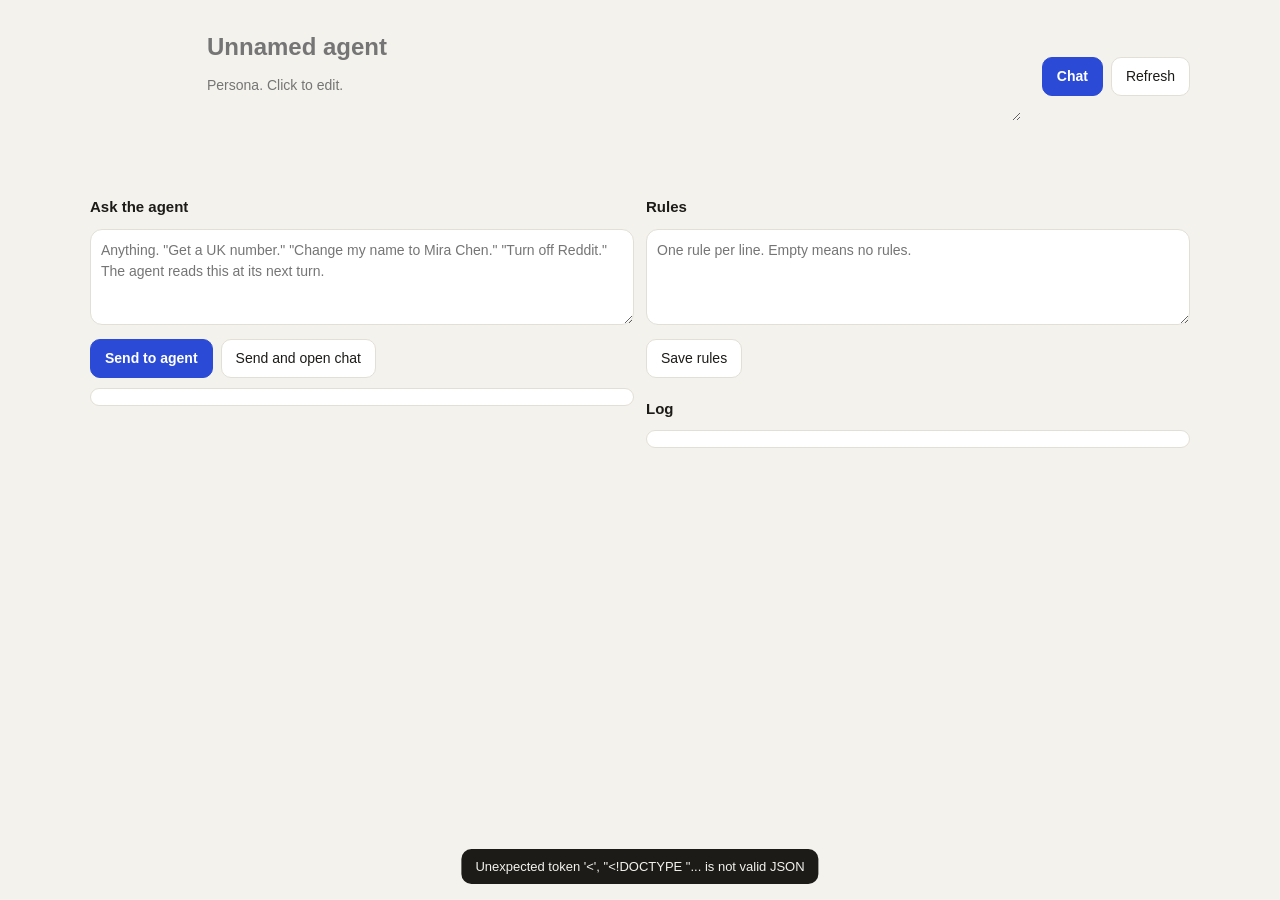
==== scripts/dashboard.html @ 006b0b0d "Add local dashboard: see, switch, edit, ask, and reopen chat scripts/dashboard.py (stdlib) serves sc" ====
<!doctype html>
<html lang="en">
<head>
<meta charset="utf-8">
<meta name="viewport" content="width=device-width, initial-scale=1">
<title>Humanize</title>
<style>
  :root {
    --bg: #f4f2ec; --panel: #ffffff; --ink: #1c1b18; --muted: #6b6860; --line: #e2dfd6;
    --on: #1f8a5b; --off: #b6b2a8; --warn: #c8781c; --accent: #2b4bd6; --accent-ink: #fff; --chip: #eeece5;
  }
  @media (prefers-color-scheme: dark) {
    :root { --bg: #16171a; --panel: #1f2125; --ink: #ecebe6; --muted: #9a9890; --line: #2e3036; --chip: #2a2c31; --off: #4a4c52; }
  }
  * { box-sizing: border-box; }
  body { margin: 0; background: var(--bg); color: var(--ink); font: 14px/1.5 -apple-system, BlinkMacSystemFont, "Segoe UI", Roboto, Helvetica, Arial, sans-serif; padding: 24px 16px 64px; }
  .wrap { max-width: 1100px; margin: 0 auto; }
  header { display: flex; gap: 20px; align-items: center; flex-wrap: wrap; margin-bottom: 20px; }
  .avatar { width: 88px; height: 88px; border-radius: 22px; background: var(--chip); object-fit: cover; flex: none; }
  .who { flex: 1; min-width: 240px; }
  .who input, .who textarea { width: 100%; background: transparent; border: 1px solid transparent; color: var(--ink); border-radius: 8px; padding: 4px 8px; font: inherit; }
  .who input { font-size: 24px; font-weight: 700; }
  .who input:hover, .who textarea:hover, .who input:focus, .who textarea:focus { border-color: var(--line); background: var(--panel); outline: none; }
  .who textarea { resize: vertical; min-height: 40px; color: var(--muted); }
  .did { color: var(--muted); font-size: 12px; word-break: break-all; }
  .actions { display: flex; gap: 8px; flex-wrap: wrap; }
  button { border: 1px solid var(--line); background: var(--panel); color: var(--ink); padding: 8px 14px; border-radius: 10px; font: inherit; cursor: pointer; }
  button.primary { background: var(--accent); color: var(--accent-ink); border-color: var(--accent); font-weight: 600; }
  button.small { padding: 4px 10px; font-size: 12px; border-radius: 8px; }
  .quick { display: flex; gap: 8px; flex-wrap: wrap; margin: 0 0 20px; }
  .pill { background: var(--panel); border: 1px solid var(--line); border-radius: 999px; padding: 6px 12px; display: flex; gap: 8px; align-items: center; font-size: 13px; max-width: 100%; min-width: 0; }
  .pill b { font-weight: 600; overflow: hidden; text-overflow: ellipsis; white-space: nowrap; min-width: 0; }
  .pill > span:first-child, .pill button { flex: none; }
  .pill button { padding: 2px 8px; font-size: 11px; border-radius: 999px; }
  .grid { display: grid; grid-template-columns: repeat(auto-fill, minmax(250px, 1fr)); gap: 12px; }
  .card { background: var(--panel); border: 1px solid var(--line); border-radius: 14px; padding: 14px; display: flex; flex-direction: column; gap: 8px; }
  .card.disabled { opacity: .55; }
  .card h3 { margin: 0; font-size: 14px; display: flex; align-items: center; gap: 8px; }
  .num { color: var(--muted); font-weight: 500; font-size: 12px; }
  .dot { width: 9px; height: 9px; border-radius: 50%; background: var(--off); flex: none; margin-left: auto; }
  .dot.on { background: var(--on); } .dot.partial { background: var(--warn); }
  .desc { color: var(--muted); font-size: 12px; margin: 0; }
  .facts { margin: 0; padding: 0; list-style: none; font-size: 12px; display: flex; flex-direction: column; gap: 3px; }
  .facts li { display: flex; gap: 6px; align-items: baseline; }
  .facts li span:first-child { color: var(--muted); flex: none; min-width: 70px; }
  .facts li span:last-child { word-break: break-all; }
  .row { display: flex; gap: 8px; align-items: center; margin-top: auto; padding-top: 6px; }
  .switch { position: relative; width: 36px; height: 20px; flex: none; }
  .switch input { opacity: 0; width: 0; height: 0; }
  .switch span { position: absolute; inset: 0; background: var(--off); border-radius: 999px; transition: .15s; cursor: pointer; }
  .switch span::before { content: ""; position: absolute; width: 16px; height: 16px; left: 2px; top: 2px; background: #fff; border-radius: 50%; transition: .15s; }
  .switch input:checked + span { background: var(--on); }
  .switch input:checked + span::before { transform: translateX(16px); }
  .row .lbl { font-size: 12px; color: var(--muted); }
  .row button { margin-left: auto; }
  section { margin-top: 28px; }
  section h2 { font-size: 15px; margin: 0 0 10px; }
  .two { display: grid; grid-template-columns: 1fr 1fr; gap: 12px; }
  @media (max-width: 720px) { .two { grid-template-columns: 1fr; } }
  textarea.box { width: 100%; min-height: 96px; background: var(--panel); border: 1px solid var(--line); border-radius: 12px; padding: 10px; color: var(--ink); font: inherit; resize: vertical; }
  .list { background: var(--panel); border: 1px solid var(--line); border-radius: 12px; padding: 8px 12px; max-height: 260px; overflow: auto; font-size: 12px; }
  .list div { padding: 5px 0; border-bottom: 1px solid var(--line); display: flex; gap: 8px; }
  .list div:last-child { border-bottom: 0; }
  .list time { color: var(--muted); flex: none; }
  .list .done { text-decoration: line-through; color: var(--muted); }
  .toast { position: fixed; bottom: 16px; left: 50%; transform: translateX(-50%); background: var(--ink); color: var(--bg); padding: 8px 14px; border-radius: 10px; font-size: 13px; opacity: 0; transition: .2s; pointer-events: none; }
  .toast.show { opacity: 1; }
  .foot { color: var(--muted); font-size: 12px; margin-top: 24px; }
</style>
</head>
<body>
<div class="wrap">
  <header>
    <img class="avatar" id="avatar" alt="" src="/avatar" onerror="this.style.visibility='hidden'" onload="this.style.visibility='visible'">
    <div class="who">
      <input id="name" placeholder="Unnamed agent" title="Click to rename">
      <textarea id="persona" placeholder="Persona. Click to edit." rows="2"></textarea>
      <div class="did" id="did"></div>
    </div>
    <div class="actions">
      <button class="primary" id="chat">Chat</button>
      <button id="refresh">Refresh</button>
    </div>
  </header>

  <div class="quick" id="quick"></div>

  <div class="grid" id="grid"></div>

  <section>
    <div class="two">
      <div>
        <h2>Ask the agent</h2>
        <textarea class="box" id="req" placeholder="Anything. &quot;Get a UK number.&quot; &quot;Change my name to Mira Chen.&quot; &quot;Turn off Reddit.&quot; The agent reads this at its next turn."></textarea>
        <div style="margin-top:8px;display:flex;gap:8px"><button class="primary" id="send">Send to agent</button><button id="sendchat">Send and open chat</button></div>
        <div class="list" id="reqs" style="margin-top:10px"></div>
      </div>
      <div>
        <h2>Rules</h2>
        <textarea class="box" id="rules" placeholder="One rule per line. Empty means no rules."></textarea>
        <div style="margin-top:8px"><button id="saverules">Save rules</button></div>
        <h2 style="margin-top:20px">Log</h2>
        <div class="list" id="log"></div>
      </div>
    </div>
  </section>
  <p class="foot" id="foot"></p>
</div>
<div class="toast" id="toast"></div>

<script>
const LAYERS = [
  { n: 0,  t: "Identity",      d: "Name, persona, DID.",                         get: i => [["name", i.name], ["did", i.did]] },
  { n: 1,  t: "Email",         d: "Mailgent and AgentMail inboxes.",            get: i => [["mailgent", g(i,"email.mailgent.address")], ["agentmail", g(i,"email.agentmail.address")]] },
  { n: 2,  t: "Phone",         d: "SMS, voice, OTPs.",                          get: i => [["agentphone", g(i,"phone.agentphone.number")], ["dial", g(i,"phone.dial.number")]] },
  { n: 3,  t: "Messaging",     d: "WhatsApp, Telegram, Discord, Slack, iMessage.", get: i => Object.keys(i.messaging||{}).map(k => [k, "connected"]).concat(g(i,"whatsapp.status") ? [["whatsapp", g(i,"whatsapp.status")]] : []) },
  { n: 4,  t: "Money",         d: "x402 wallet, more wallets, Stripe, card.",   get: i => [["usdc base", g(i,"wallet.mailgent_base_usdc")], ["evm", g(i,"wallet.evm.address")], ["solana", g(i,"wallet.solana.address")], ["stripe", g(i,"accounts.stripe") ? "connected" : null], ["card", g(i,"card.status")]] },
  { n: 5,  t: "Hands",         d: "Which browser it drives.",                   get: i => [["browser", g(i,"browser.provider")]] },
  { n: 6,  t: "Accounts",      d: "GitHub, Vercel, Supabase, and more.",        get: i => Object.entries(i.accounts||{}).map(([k,v]) => [k, v.username || v.handle || (v.enabled===false ? "off" : "connected")]) },
  { n: 7,  t: "Avatar",        d: "The squiggle mark.",                         get: i => [["file", g(i,"face.photo")]] },
  { n: 8,  t: "Voice",         d: "Same voice on calls and notes.",             get: i => [["agentphone", g(i,"voice.agentphone")], ["elevenlabs", g(i,"voice.elevenlabs")]] },
  { n: 9,  t: "Eyes",          d: "Search, scrape, weather, local.",            get: i => [["orthogonal", g(i,"orthogonal.api_key") ? "key set" : null]] },
  { n: 10, t: "Computer",      d: "Its own machine.",                           get: i => [["provider", g(i,"computer.provider")], ["id", g(i,"computer.id")], ["ssh", g(i,"ssh.public_key") ? "key set" : null]] },
  { n: 11, t: "Memory",        d: "Notes, people, files.",                      get: i => [["supabase", g(i,"memory.supabase")], ["repo", g(i,"memory.repo")]] },
  { n: 12, t: "Brain",         d: "Extra models.",                              get: i => Object.keys(i.brain||{}).map(k => [k, "key set"]) },
  { n: 13, t: "Keys and 2FA",  d: "Vault and authenticator.",                   get: i => [["vault", g(i,"email.mailgent.api_key") ? "mailgent" : null]] },
  { n: 14, t: "Social",        d: "X, LinkedIn, Reddit, more.",                 get: i => Object.entries(i.social||{}).map(([k,v]) => [k, v.handle ? "@"+v.handle : "connected"]) },
  { n: 15, t: "Calendar",      d: "Calendar and booking page.",                 get: i => [["booking", g(i,"calendar.booking_url")], ["calendar", g(i,"email.mailgent.address") ? "mailgent" : null]] },
  { n: 16, t: "Address",       d: "Street address and mail.",                   get: i => [["address", [g(i,"address.line1"), g(i,"address.city")].filter(Boolean).join(", ") || null]] },
  { n: 17, t: "Domain",        d: "Domain, site, own-domain email.",            get: i => [["domain", g(i,"domain.name")]] },
  { n: 18, t: "Signatures",    d: "E-sign and documents.",                      get: i => [["esign", g(i,"accounts.esign") ? "connected" : null]] },
  { n: 19, t: "Verify others", d: "OTP, identity, sanctions checks.",           get: i => [["didit", g(i,"orthogonal.api_key") ? "via orthogonal" : null]] },
  { n: 20, t: "Contacts",      d: "Find and enrich people.",                    get: i => [["people", g(i,"memory.supabase") ? "table ready" : null]] },
  { n: 21, t: "Entity",        d: "A company, if wanted.",                      get: i => [["entity", g(i,"entity.name")]] },
];
const g = (o, p) => p.split(".").reduce((a, k) => (a && a[k] !== undefined ? a[k] : null), o);
const $ = s => document.querySelector(s);
let ID = {}, MTIME = 0;

async function api(path, body) {
  const r = await fetch(path, body ? { method: "POST", headers: { "Content-Type": "application/json" }, body: JSON.stringify(body) } : {});
  const j = await r.json();
  if (!r.ok) throw new Error(j.error || r.statusText);
  return j;
}
function toast(m) { const t = $("#toast"); t.textContent = m; t.classList.add("show"); setTimeout(() => t.classList.remove("show"), 1800); }
function copy(s) { navigator.clipboard.writeText(s).then(() => toast("Copied")); }

function render() {
  const i = ID;
  if (document.activeElement !== $("#name")) $("#name").value = i.name || "";
  if (document.activeElement !== $("#persona")) $("#persona").value = i.persona || "";
  $("#did").textContent = i.did || "";
  if (document.activeElement !== $("#rules")) $("#rules").value = (i.rules || []).join("\n");

  const quick = [["Email", g(i,"email.agentmail.address") || g(i,"email.mailgent.address")], ["Phone", g(i,"phone.agentphone.number")], ["USDC", g(i,"wallet.mailgent_base_usdc")], ["GitHub", g(i,"accounts.github.username")], ["Booking", g(i,"calendar.booking_url")]].filter(x => x[1]);
  $("#quick").innerHTML = quick.map(([k,v]) => `<div class="pill"><span>${k}</span><b>${esc(v)}</b><button onclick="copy(${JSON.stringify(v)})">copy</button></div>`).join("");

  $("#grid").innerHTML = LAYERS.map(L => {
    const facts = (L.get(i) || []).filter(f => f[1]);
    const enabled = g(i, `layers.${L.n}.enabled`) !== false;
    const status = facts.length === 0 ? "" : (facts.length >= (L.get(i)||[]).length ? "on" : "partial");
    return `<div class="card ${enabled ? "" : "disabled"}">
      <h3><span class="num">${L.n}</span>${L.t}<span class="dot ${status}" title="${status || "not provisioned"}"></span></h3>
      <p class="desc">${L.d}</p>
      <ul class="facts">${facts.map(([k,v]) => `<li><span>${k}</span><span>${esc(String(v))}</span></li>`).join("") || "<li><span style='color:var(--muted)'>not provisioned</span></li>"}</ul>
      <div class="row">
        <label class="switch"><input type="checkbox" ${enabled ? "checked" : ""} onchange="setLayer(${L.n}, this.checked)"><span></span></label>
        <span class="lbl">${enabled ? "in use" : "off"}</span>
        <button class="small" onclick="ask(${JSON.stringify(facts.length ? `Update layer ${L.n} (${L.t}): ` : `Provision layer ${L.n} (${L.t})`)}, ${facts.length ? "true" : "false"})">${facts.length ? "Modify" : "Provision"}</button>
      </div></div>`;
  }).join("");

  const reqs = (i.dashboard_requests || []).map((r, idx) => ({ ...r, idx })).reverse();
  $("#reqs").innerHTML = reqs.map(r => `<div class="${r.done ? "done" : ""}"><time>${fmt(r.at)}</time><span style="flex:1">${esc(r.text)}</span>${r.done ? "" : `<button class="small" onclick="done(${r.idx})">done</button>`}</div>`).join("") || "<div style='color:var(--muted)'>No requests yet.</div>";
  const log = (i.log || []).slice(-40).reverse();
  $("#log").innerHTML = log.map(l => `<div><time>${fmt(l.at)}</time><span>${esc(l.did || "")}${l.cost ? " · " + esc(l.cost) : ""}</span></div>`).join("") || "<div style='color:var(--muted)'>Nothing yet.</div>";
  $("#foot").textContent = `Host: ${g(i,"host.app") || "unknown"} · identity file updates every 3s · secrets are masked here and never leave your machine`;
}
const esc = s => String(s).replace(/[&<>"']/g, c => ({ "&": "&amp;", "<": "&lt;", ">": "&gt;", '"': "&quot;", "'": "&#39;" }[c]));
const fmt = t => t ? new Date(t).toLocaleString(undefined, { month: "short", day: "numeric", hour: "2-digit", minute: "2-digit" }) : "";

async function load() {
  try {
    const j = await api("/api/identity");
    if (j.mtime !== MTIME) { ID = j.identity; MTIME = j.mtime; render(); $("#avatar").src = "/avatar?" + MTIME; }
  } catch (e) { toast(e.message); }
}
async function set(path, value) { await api("/api/update", { path, value }); toast("Saved"); MTIME = 0; load(); }
window.setLayer = (n, on) => set(`layers.${n}.enabled`, on).then(() => api("/api/request", { text: `${on ? "Turn on" : "Turn off"} layer ${n} (${LAYERS[n].t}).` }));
window.ask = (prefill, edit) => { const b = $("#req"); b.value = prefill; b.focus(); if (!edit) send(); };
window.done = async idx => { await api("/api/request/done", { index: idx }); MTIME = 0; load(); };
async function send() { const t = $("#req").value.trim(); if (!t) return; await api("/api/request", { text: t }); $("#req").value = ""; toast("Sent. The agent will see it on its next turn."); MTIME = 0; load(); }
async function chat() { try { await api("/api/chat", {}); toast("Opening chat"); } catch (e) { toast(e.message); } }

$("#name").addEventListener("change", e => set("name", e.target.value.trim()));
$("#persona").addEventListener("change", e => set("persona", e.target.value.trim()));
$("#saverules").onclick = () => set("rules", $("#rules").value.split("\n").map(s => s.trim()).filter(Boolean));
$("#send").onclick = send;
$("#sendchat").onclick = async () => { await send(); chat(); };
$("#chat").onclick = chat;
$("#refresh").onclick = () => { MTIME = 0; load(); };
load(); setInterval(load, 3000);
</script>
</body>
</html>
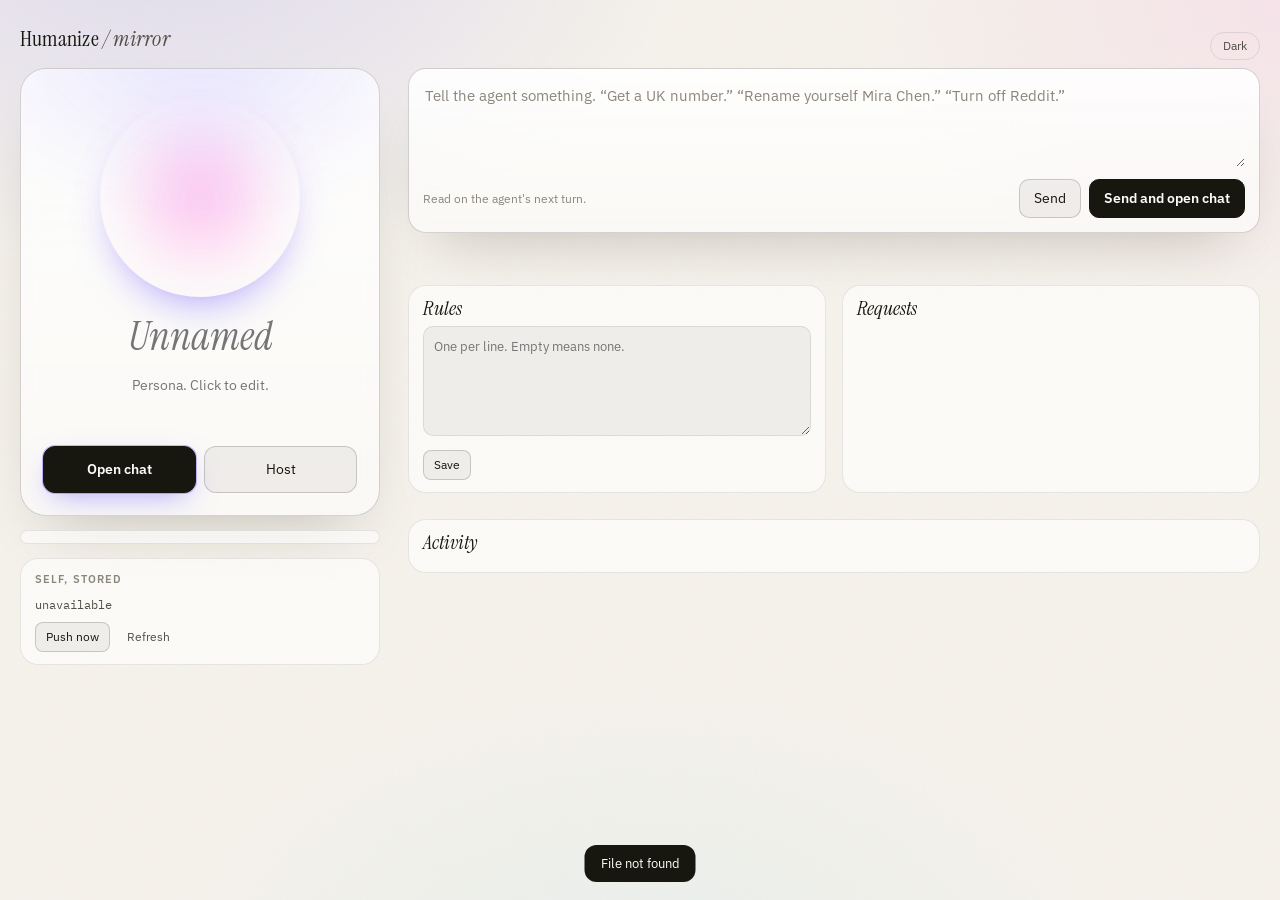
==== commit 48d0f7ec: "Redesign dashboard (light default, dark toggle), Siri-style ribbon avatar, self-storage repo - dashb" ====
--- a/scripts/dashboard.html
+++ b/scripts/dashboard.html
@@ -4,203 +4,417 @@
 <meta charset="utf-8">
 <meta name="viewport" content="width=device-width, initial-scale=1">
 <title>Humanize</title>
+<link rel="preconnect" href="https://fonts.googleapis.com">
+<link href="https://fonts.googleapis.com/css2?family=Instrument+Serif:ital@0;1&family=IBM+Plex+Sans:wght@400;500;600&family=IBM+Plex+Mono:wght@400;500&display=swap" rel="stylesheet">
 <style>
   :root {
-    --bg: #f4f2ec; --panel: #ffffff; --ink: #1c1b18; --muted: #6b6860; --line: #e2dfd6;
-    --on: #1f8a5b; --off: #b6b2a8; --warn: #c8781c; --accent: #2b4bd6; --accent-ink: #fff; --chip: #eeece5;
+    --c1: #6b5cff; --c2: #ff4fd8; --c3: #5ec8ff; --c4: #c8ff3a;
+    --bg: #f6f3ec; --bg2: #fffdf8; --panel: rgba(255,255,255,.62); --panel2: rgba(20,18,12,.05);
+    --line: rgba(20,18,12,.09); --line2: rgba(20,18,12,.18);
+    --ink: #17160f; --ink2: #514e45; --mute: #8a867b;
+    --on: #1f9d5a; --warn: #d78a1a; --off: #cfcbc1; --disc: #0b0b10;
+    --hero-grad: linear-gradient(180deg, rgba(255,255,255,.9), rgba(255,255,255,.55));
+    --shadow: 0 30px 60px -30px rgba(30,25,10,.25), 0 1px 0 rgba(255,255,255,.7) inset;
+    --toast-bg: #17160f; --toast-ink: #fffdf8; --noise: .06;
+    --serif: "Instrument Serif", Georgia, "Times New Roman", serif;
+    --sans: "IBM Plex Sans", "Helvetica Neue", Helvetica, Arial, sans-serif;
+    --mono: "IBM Plex Mono", "SF Mono", Menlo, Consolas, monospace;
+    color-scheme: light;
   }
-  @media (prefers-color-scheme: dark) {
-    :root { --bg: #16171a; --panel: #1f2125; --ink: #ecebe6; --muted: #9a9890; --line: #2e3036; --chip: #2a2c31; --off: #4a4c52; }
+  :root[data-theme="dark"] {
+    --bg: #07070a; --bg2: #0e0e13; --panel: rgba(255,255,255,.035); --panel2: rgba(255,255,255,.06);
+    --line: rgba(255,255,255,.08); --line2: rgba(255,255,255,.16);
+    --ink: #f2f0ea; --ink2: #b9b6ad; --mute: #77746c;
+    --on: #6ee7a3; --warn: #f5b64a; --off: #3a3a42; --disc: #07070a;
+    --hero-grad: linear-gradient(180deg, rgba(255,255,255,.06), rgba(255,255,255,.02));
+    --shadow: 0 30px 60px -30px rgba(0,0,0,.8);
+    --toast-bg: #f2f0ea; --toast-ink: #07070a; --noise: .045;
+    color-scheme: dark;
   }
   * { box-sizing: border-box; }
-  body { margin: 0; background: var(--bg); color: var(--ink); font: 14px/1.5 -apple-system, BlinkMacSystemFont, "Segoe UI", Roboto, Helvetica, Arial, sans-serif; padding: 24px 16px 64px; }
-  .wrap { max-width: 1100px; margin: 0 auto; }
-  header { display: flex; gap: 20px; align-items: center; flex-wrap: wrap; margin-bottom: 20px; }
-  .avatar { width: 88px; height: 88px; border-radius: 22px; background: var(--chip); object-fit: cover; flex: none; }
-  .who { flex: 1; min-width: 240px; }
-  .who input, .who textarea { width: 100%; background: transparent; border: 1px solid transparent; color: var(--ink); border-radius: 8px; padding: 4px 8px; font: inherit; }
-  .who input { font-size: 24px; font-weight: 700; }
-  .who input:hover, .who textarea:hover, .who input:focus, .who textarea:focus { border-color: var(--line); background: var(--panel); outline: none; }
-  .who textarea { resize: vertical; min-height: 40px; color: var(--muted); }
-  .did { color: var(--muted); font-size: 12px; word-break: break-all; }
-  .actions { display: flex; gap: 8px; flex-wrap: wrap; }
-  button { border: 1px solid var(--line); background: var(--panel); color: var(--ink); padding: 8px 14px; border-radius: 10px; font: inherit; cursor: pointer; }
-  button.primary { background: var(--accent); color: var(--accent-ink); border-color: var(--accent); font-weight: 600; }
-  button.small { padding: 4px 10px; font-size: 12px; border-radius: 8px; }
-  .quick { display: flex; gap: 8px; flex-wrap: wrap; margin: 0 0 20px; }
-  .pill { background: var(--panel); border: 1px solid var(--line); border-radius: 999px; padding: 6px 12px; display: flex; gap: 8px; align-items: center; font-size: 13px; max-width: 100%; min-width: 0; }
-  .pill b { font-weight: 600; overflow: hidden; text-overflow: ellipsis; white-space: nowrap; min-width: 0; }
-  .pill > span:first-child, .pill button { flex: none; }
-  .pill button { padding: 2px 8px; font-size: 11px; border-radius: 999px; }
-  .grid { display: grid; grid-template-columns: repeat(auto-fill, minmax(250px, 1fr)); gap: 12px; }
-  .card { background: var(--panel); border: 1px solid var(--line); border-radius: 14px; padding: 14px; display: flex; flex-direction: column; gap: 8px; }
-  .card.disabled { opacity: .55; }
-  .card h3 { margin: 0; font-size: 14px; display: flex; align-items: center; gap: 8px; }
-  .num { color: var(--muted); font-weight: 500; font-size: 12px; }
-  .dot { width: 9px; height: 9px; border-radius: 50%; background: var(--off); flex: none; margin-left: auto; }
-  .dot.on { background: var(--on); } .dot.partial { background: var(--warn); }
-  .desc { color: var(--muted); font-size: 12px; margin: 0; }
-  .facts { margin: 0; padding: 0; list-style: none; font-size: 12px; display: flex; flex-direction: column; gap: 3px; }
-  .facts li { display: flex; gap: 6px; align-items: baseline; }
-  .facts li span:first-child { color: var(--muted); flex: none; min-width: 70px; }
-  .facts li span:last-child { word-break: break-all; }
-  .row { display: flex; gap: 8px; align-items: center; margin-top: auto; padding-top: 6px; }
-  .switch { position: relative; width: 36px; height: 20px; flex: none; }
-  .switch input { opacity: 0; width: 0; height: 0; }
+  html { background: var(--bg); }
+  body { margin: 0; color: var(--ink); font: 14px/1.5 var(--sans); background:
+      radial-gradient(900px 600px at 12% -10%, color-mix(in oklab, var(--c1) 16%, transparent), transparent 60%),
+      radial-gradient(700px 500px at 100% 0%, color-mix(in oklab, var(--c2) 9%, transparent), transparent 60%),
+      radial-gradient(800px 500px at 50% 110%, color-mix(in oklab, var(--c3) 8%, transparent), transparent 60%),
+      var(--bg); min-height: 100vh; padding: 0 20px 80px; transition: background .3s, color .3s; }
+  body::before { content: ""; position: fixed; inset: 0; pointer-events: none; opacity: var(--noise); z-index: 0; mix-blend-mode: multiply;
+      background-image: url("data:image/svg+xml,%3Csvg xmlns='http://www.w3.org/2000/svg' width='160' height='160'%3E%3Cfilter id='n'%3E%3CfeTurbulence type='fractalNoise' baseFrequency='.9' numOctaves='2' stitchTiles='stitch'/%3E%3C/filter%3E%3Crect width='100%25' height='100%25' filter='url(%23n)'/%3E%3C/svg%3E"); }
+  a { color: inherit; }
+  button { font: inherit; color: var(--ink); background: var(--panel2); border: 1px solid var(--line2); border-radius: 10px; padding: 8px 14px; cursor: pointer; transition: background .15s, border-color .15s, transform .05s; }
+  button:hover { border-color: var(--ink2); }
+  button:active { transform: translateY(1px); }
+  button.primary { background: var(--ink); color: var(--bg2); border-color: var(--ink); font-weight: 600; }
+  button.primary:hover { filter: brightness(1.15); }
+  button.ghost { background: transparent; border-color: transparent; color: var(--ink2); padding: 4px 8px; }
+  button.ghost:hover { color: var(--ink); background: var(--panel2); }
+  button.sm { padding: 5px 10px; font-size: 12px; border-radius: 8px; }
+  .mono { font-family: var(--mono); font-size: 12px; }
+
+  .banner { position: sticky; top: 0; z-index: 20; margin: 0 -20px 8px; padding: 10px 20px; background: #7a2626; color: #ffe3e3; border-bottom: 1px solid #5a1a1a; font-size: 13px; display: none; }
+  .banner.show { display: block; }
+  .banner code { font-family: var(--mono); background: rgba(0,0,0,.3); padding: 1px 6px; border-radius: 6px; }
+
+  .top { display: flex; align-items: baseline; justify-content: space-between; padding: 22px 0 8px; position: relative; z-index: 1; }
+  .brand { font-family: var(--serif); font-size: 22px; letter-spacing: .01em; }
+  .brand i { color: var(--ink2); }
+  .top .meta { color: var(--mute); font-size: 12px; font-family: var(--mono); }
+  #theme { border: 1px solid var(--line); border-radius: 999px; padding: 4px 12px; }
+
+  .layout { display: grid; grid-template-columns: 360px 1fr; gap: 28px; position: relative; z-index: 1; }
+  @media (max-width: 960px) { .layout { grid-template-columns: 1fr; } .passport { position: static !important; } }
+
+  .passport { position: sticky; top: 20px; align-self: start; display: flex; flex-direction: column; gap: 14px; }
+  .hero { position: relative; border-radius: 26px; padding: 28px 22px 22px; background: var(--hero-grad); border: 1px solid var(--line2); overflow: hidden; box-shadow: var(--shadow); backdrop-filter: blur(10px); }
+  .hero::after { content: ""; position: absolute; inset: -40% -20% auto -20%; height: 70%; background: radial-gradient(closest-side, color-mix(in oklab, var(--c1) 35%, transparent), transparent); filter: blur(30px); opacity: .45; pointer-events: none; }
+  .orbwrap { position: relative; width: 200px; height: 200px; margin: 0 auto 14px; z-index: 1; }
+  canvas#orb { width: 200px; height: 200px; display: block; border-radius: 50%; box-shadow: 0 20px 40px -18px color-mix(in oklab, var(--c1) 60%, transparent); }
+  .orbwrap .halo { position: absolute; inset: -30px; border-radius: 50%; background: radial-gradient(closest-side, color-mix(in oklab, var(--c2) 35%, transparent), transparent 70%); filter: blur(24px); animation: breathe 6s ease-in-out infinite; pointer-events: none; }
+  @keyframes breathe { 0%,100% { opacity: .55; transform: scale(.96); } 50% { opacity: .9; transform: scale(1.04); } }
+  .name { position: relative; z-index: 1; width: 100%; background: transparent; border: 0; border-bottom: 1px solid transparent; color: var(--ink); font: italic 40px/1.05 var(--serif); text-align: center; padding: 4px 0; outline: none; transition: border-color .15s; }
+  .name:hover, .name:focus { border-bottom-color: var(--line2); }
+  .persona { position: relative; z-index: 1; width: 100%; background: transparent; border: 1px solid transparent; border-radius: 10px; color: var(--ink2); font: 14px/1.5 var(--sans); text-align: center; resize: none; padding: 6px 8px; outline: none; margin-top: 6px; transition: border-color .15s; }
+  .persona:hover, .persona:focus { border-color: var(--line2); background: var(--panel2); }
+  .did { position: relative; z-index: 1; margin-top: 10px; color: var(--mute); font-family: var(--mono); font-size: 11px; text-align: center; word-break: break-all; line-height: 1.4; }
+  .cta { display: flex; gap: 8px; margin-top: 16px; position: relative; z-index: 1; }
+  .cta button { flex: 1; padding: 12px 14px; border-radius: 12px; font-size: 14px; }
+  .cta .primary { box-shadow: 0 0 0 1px color-mix(in oklab, var(--c1) 40%, transparent), 0 10px 30px -10px color-mix(in oklab, var(--c1) 60%, transparent); }
+
+  .facts { border-radius: 18px; border: 1px solid var(--line); background: var(--panel); padding: 6px 8px; backdrop-filter: blur(10px); }
+  .fact { display: grid; grid-template-columns: 74px 1fr auto; gap: 10px; align-items: center; padding: 8px 8px; border-bottom: 1px solid var(--line); }
+  .fact:last-child { border-bottom: 0; }
+  .fact .k { color: var(--mute); font-size: 11px; text-transform: uppercase; letter-spacing: .08em; }
+  .fact .v { font-family: var(--mono); font-size: 12.5px; overflow: hidden; text-overflow: ellipsis; white-space: nowrap; }
+  .fact button { opacity: 0; }
+  .fact:hover button { opacity: 1; }
+
+  .sync { border-radius: 18px; border: 1px solid var(--line); background: var(--panel); padding: 12px 14px; display: flex; flex-direction: column; gap: 8px; }
+  .sync h4 { margin: 0; font-size: 11px; text-transform: uppercase; letter-spacing: .1em; color: var(--mute); font-weight: 600; }
+  .sync .st { font-family: var(--mono); font-size: 12px; color: var(--ink2); word-break: break-all; }
+  .sync .st b { color: var(--ink); font-weight: 500; }
+
+  .main { display: flex; flex-direction: column; gap: 26px; min-width: 0; }
+  .group h2 { display: flex; align-items: baseline; gap: 12px; margin: 0 0 8px; font: italic 26px/1 var(--serif); }
+  .group h2 small { font: 11px var(--mono); color: var(--mute); text-transform: uppercase; letter-spacing: .1em; }
+  .rows { border-radius: 18px; border: 1px solid var(--line); background: var(--panel); overflow: hidden; backdrop-filter: blur(10px); box-shadow: 0 1px 0 rgba(255,255,255,.5) inset; }
+  .row { display: grid; grid-template-columns: 34px 150px 1fr auto auto; gap: 12px; align-items: center; padding: 11px 14px; border-bottom: 1px solid var(--line); cursor: pointer; transition: background .12s; }
+  .row:last-child { border-bottom: 0; }
+  .row:hover { background: var(--panel2); }
+  .row.off { opacity: .5; }
+  .row .n { font-family: var(--mono); font-size: 11px; color: var(--mute); }
+  .row .t { font-weight: 500; display: flex; align-items: center; gap: 8px; }
+  .pip { width: 7px; height: 7px; border-radius: 50%; background: var(--off); flex: none; box-shadow: 0 0 0 3px rgba(255,255,255,.03); }
+  .pip.on { background: var(--on); box-shadow: 0 0 10px color-mix(in oklab, var(--on) 60%, transparent); }
+  .pip.partial { background: var(--warn); }
+  .row .f { font-family: var(--mono); font-size: 12px; color: var(--ink2); overflow: hidden; text-overflow: ellipsis; white-space: nowrap; min-width: 0; }
+  .row .f em { color: var(--mute); font-style: normal; }
+  .row .a { display: flex; gap: 6px; }
+  .switch { position: relative; width: 34px; height: 20px; flex: none; }
+  .switch input { opacity: 0; width: 0; height: 0; position: absolute; }
   .switch span { position: absolute; inset: 0; background: var(--off); border-radius: 999px; transition: .15s; cursor: pointer; }
-  .switch span::before { content: ""; position: absolute; width: 16px; height: 16px; left: 2px; top: 2px; background: #fff; border-radius: 50%; transition: .15s; }
+  .switch span::before { content: ""; position: absolute; width: 14px; height: 14px; left: 3px; top: 3px; background: #fff; border-radius: 50%; transition: .15s; }
   .switch input:checked + span { background: var(--on); }
-  .switch input:checked + span::before { transform: translateX(16px); }
-  .row .lbl { font-size: 12px; color: var(--muted); }
-  .row button { margin-left: auto; }
-  section { margin-top: 28px; }
-  section h2 { font-size: 15px; margin: 0 0 10px; }
-  .two { display: grid; grid-template-columns: 1fr 1fr; gap: 12px; }
+  .switch input:checked + span::before { transform: translateX(14px); }
+  .detail { display: none; padding: 4px 14px 14px 60px; border-bottom: 1px solid var(--line); background: var(--panel2); }
+  .detail.open { display: block; }
+  .detail p { margin: 0 0 8px; color: var(--ink2); }
+  .detail dl { display: grid; grid-template-columns: max-content 1fr; gap: 4px 14px; margin: 0 0 10px; font-family: var(--mono); font-size: 12px; }
+  .detail dt { color: var(--mute); }
+  .detail dd { margin: 0; word-break: break-all; }
+  @media (max-width: 720px) { .row { grid-template-columns: 26px 1fr auto auto; } .row .f { display: none; } .detail { padding-left: 14px; } }
+
+  .compose { border-radius: 18px; border: 1px solid var(--line2); background: var(--hero-grad); padding: 14px; box-shadow: var(--shadow); backdrop-filter: blur(10px); }
+  .compose textarea { width: 100%; min-height: 84px; background: transparent; border: 0; color: var(--ink); font: 15px/1.5 var(--sans); resize: vertical; outline: none; }
+  .compose textarea::placeholder { color: var(--mute); }
+  .compose .bar { display: flex; gap: 8px; justify-content: flex-end; align-items: center; margin-top: 6px; }
+  .compose .bar .hint { margin-right: auto; color: var(--mute); font-size: 12px; }
+
+  .two { display: grid; grid-template-columns: 1fr 1fr; gap: 16px; }
   @media (max-width: 720px) { .two { grid-template-columns: 1fr; } }
-  textarea.box { width: 100%; min-height: 96px; background: var(--panel); border: 1px solid var(--line); border-radius: 12px; padding: 10px; color: var(--ink); font: inherit; resize: vertical; }
-  .list { background: var(--panel); border: 1px solid var(--line); border-radius: 12px; padding: 8px 12px; max-height: 260px; overflow: auto; font-size: 12px; }
-  .list div { padding: 5px 0; border-bottom: 1px solid var(--line); display: flex; gap: 8px; }
-  .list div:last-child { border-bottom: 0; }
-  .list time { color: var(--muted); flex: none; }
-  .list .done { text-decoration: line-through; color: var(--muted); }
-  .toast { position: fixed; bottom: 16px; left: 50%; transform: translateX(-50%); background: var(--ink); color: var(--bg); padding: 8px 14px; border-radius: 10px; font-size: 13px; opacity: 0; transition: .2s; pointer-events: none; }
-  .toast.show { opacity: 1; }
-  .foot { color: var(--muted); font-size: 12px; margin-top: 24px; }
+  .box { border-radius: 18px; border: 1px solid var(--line); background: var(--panel); padding: 12px 14px; }
+  .box h3 { margin: 0 0 8px; font: italic 20px/1 var(--serif); }
+  .box textarea { width: 100%; min-height: 110px; background: var(--panel2); border: 1px solid var(--line); border-radius: 10px; padding: 10px; color: var(--ink); font: 13px/1.6 var(--sans); resize: vertical; outline: none; }
+  .feed { max-height: 320px; overflow: auto; font-size: 12.5px; }
+  .feed .it { display: grid; grid-template-columns: 78px 1fr auto; gap: 10px; padding: 7px 0; border-bottom: 1px solid var(--line); align-items: baseline; }
+  .feed .it:last-child { border-bottom: 0; }
+  .feed time { color: var(--mute); font-family: var(--mono); font-size: 11px; }
+  .feed .done { color: var(--mute); text-decoration: line-through; }
+  .feed .by { color: var(--mute); font-size: 11px; }
+
+  .modal { position: fixed; inset: 0; background: rgba(10,10,14,.45); backdrop-filter: blur(6px); display: none; align-items: center; justify-content: center; z-index: 30; padding: 20px; }
+  .modal.show { display: flex; }
+  .sheet { width: 100%; max-width: 520px; background: var(--bg2); border: 1px solid var(--line2); border-radius: 20px; padding: 20px; display: flex; flex-direction: column; gap: 10px; }
+  .sheet h3 { margin: 0; font: italic 24px/1 var(--serif); }
+  .sheet label { display: flex; flex-direction: column; gap: 4px; font-size: 12px; color: var(--mute); }
+  .sheet input, .sheet select { background: var(--panel2); border: 1px solid var(--line2); border-radius: 10px; padding: 9px 10px; color: var(--ink); font: 13px var(--mono); outline: none; }
+  .sheet .bar { display: flex; gap: 8px; justify-content: flex-end; margin-top: 6px; }
+  .sheet p { margin: 0; color: var(--ink2); font-size: 13px; }
+
+  .toast { position: fixed; bottom: 18px; left: 50%; transform: translate(-50%, 10px); background: var(--toast-bg); color: var(--toast-ink); padding: 9px 16px; border-radius: 12px; font-size: 13px; opacity: 0; transition: .2s; pointer-events: none; z-index: 40; max-width: 90vw; }
+  .toast.show { opacity: 1; transform: translate(-50%, 0); }
+
+  .reveal { opacity: 0; transform: translateY(8px); animation: in .5s ease forwards; }
+  @keyframes in { to { opacity: 1; transform: none; } }
+  .empty { color: var(--mute); padding: 8px 0; }
 </style>
 </head>
 <body>
-<div class="wrap">
-  <header>
-    <img class="avatar" id="avatar" alt="" src="/avatar" onerror="this.style.visibility='hidden'" onload="this.style.visibility='visible'">
-    <div class="who">
-      <input id="name" placeholder="Unnamed agent" title="Click to rename">
-      <textarea id="persona" placeholder="Persona. Click to edit." rows="2"></textarea>
+<div class="banner" id="banner"></div>
+<div class="top">
+  <div class="brand">Humanize <i>/ mirror</i></div>
+  <div style="display:flex;gap:10px;align-items:center"><div class="meta" id="meta"></div><button class="sm ghost" id="theme" title="Toggle light or dark">Dark</button></div>
+</div>
+
+<div class="layout">
+  <aside class="passport">
+    <div class="hero reveal">
+      <div class="orbwrap"><div class="halo"></div><canvas id="orb" width="400" height="400"></canvas></div>
+      <input class="name" id="name" placeholder="Unnamed" title="Click to rename" spellcheck="false">
+      <textarea class="persona" id="persona" rows="2" placeholder="Persona. Click to edit."></textarea>
       <div class="did" id="did"></div>
-    </div>
-    <div class="actions">
-      <button class="primary" id="chat">Chat</button>
-      <button id="refresh">Refresh</button>
-    </div>
-  </header>
-
-  <div class="quick" id="quick"></div>
-
-  <div class="grid" id="grid"></div>
-
-  <section>
-    <div class="two">
-      <div>
-        <h2>Ask the agent</h2>
-        <textarea class="box" id="req" placeholder="Anything. &quot;Get a UK number.&quot; &quot;Change my name to Mira Chen.&quot; &quot;Turn off Reddit.&quot; The agent reads this at its next turn."></textarea>
-        <div style="margin-top:8px;display:flex;gap:8px"><button class="primary" id="send">Send to agent</button><button id="sendchat">Send and open chat</button></div>
-        <div class="list" id="reqs" style="margin-top:10px"></div>
-      </div>
-      <div>
-        <h2>Rules</h2>
-        <textarea class="box" id="rules" placeholder="One rule per line. Empty means no rules."></textarea>
-        <div style="margin-top:8px"><button id="saverules">Save rules</button></div>
-        <h2 style="margin-top:20px">Log</h2>
-        <div class="list" id="log"></div>
+      <div class="cta">
+        <button class="primary" id="chat">Open chat</button>
+        <button id="host">Host</button>
       </div>
     </div>
-  </section>
-  <p class="foot" id="foot"></p>
+    <div class="facts reveal" id="facts" style="animation-delay:.08s"></div>
+    <div class="sync reveal" style="animation-delay:.14s">
+      <h4>Self, stored</h4>
+      <div class="st" id="syncst">checking</div>
+      <div style="display:flex;gap:6px"><button class="sm" id="push">Push now</button><button class="sm ghost" id="syncrefresh">Refresh</button></div>
+    </div>
+  </aside>
+
+  <main class="main">
+    <div class="compose reveal" style="animation-delay:.1s">
+      <textarea id="req" placeholder="Tell the agent something. &ldquo;Get a UK number.&rdquo; &ldquo;Rename yourself Mira Chen.&rdquo; &ldquo;Turn off Reddit.&rdquo;"></textarea>
+      <div class="bar"><span class="hint">Read on the agent's next turn.</span><button id="send">Send</button><button class="primary" id="sendchat">Send and open chat</button></div>
+    </div>
+    <div id="groups"></div>
+    <div class="two reveal" style="animation-delay:.3s">
+      <div class="box"><h3>Rules</h3><textarea id="rules" placeholder="One per line. Empty means none."></textarea><div style="margin-top:8px"><button class="sm" id="saverules">Save</button></div></div>
+      <div class="box"><h3>Requests</h3><div class="feed" id="reqs"></div></div>
+    </div>
+    <div class="box reveal" style="animation-delay:.36s"><h3>Activity</h3><div class="feed" id="log"></div></div>
+  </main>
+</div>
+
+<div class="modal" id="modal">
+  <div class="sheet">
+    <h3>Where does the chat live?</h3>
+    <p>The Open chat button runs a command on this machine to bring your agent's chat to the front. Pick the host and the command fills in; edit it if your setup differs.</p>
+    <label>Host <select id="h_app"></select></label>
+    <label>Command run on this machine <input id="h_cmd" spellcheck="false"></label>
+    <label>Fallback URL opened by the browser if the command fails <input id="h_url" spellcheck="false" placeholder="optional, e.g. https://claude.ai/code/... or cursor://"></label>
+    <label>Session id (for resume commands) <input id="h_sid" spellcheck="false"></label>
+    <div class="bar"><button class="ghost" id="h_cancel">Cancel</button><button id="h_test">Test</button><button class="primary" id="h_save">Save</button></div>
+  </div>
 </div>
 <div class="toast" id="toast"></div>
 
 <script>
+/* ---------- layer catalogue ---------- */
+const g = (o, p) => p.split(".").reduce((a, k) => (a && a[k] !== undefined && a[k] !== null ? a[k] : null), o);
+const keys = (o) => Object.keys(o || {});
 const LAYERS = [
-  { n: 0,  t: "Identity",      d: "Name, persona, DID.",                         get: i => [["name", i.name], ["did", i.did]] },
-  { n: 1,  t: "Email",         d: "Mailgent and AgentMail inboxes.",            get: i => [["mailgent", g(i,"email.mailgent.address")], ["agentmail", g(i,"email.agentmail.address")]] },
-  { n: 2,  t: "Phone",         d: "SMS, voice, OTPs.",                          get: i => [["agentphone", g(i,"phone.agentphone.number")], ["dial", g(i,"phone.dial.number")]] },
-  { n: 3,  t: "Messaging",     d: "WhatsApp, Telegram, Discord, Slack, iMessage.", get: i => Object.keys(i.messaging||{}).map(k => [k, "connected"]).concat(g(i,"whatsapp.status") ? [["whatsapp", g(i,"whatsapp.status")]] : []) },
-  { n: 4,  t: "Money",         d: "x402 wallet, more wallets, Stripe, card.",   get: i => [["usdc base", g(i,"wallet.mailgent_base_usdc")], ["evm", g(i,"wallet.evm.address")], ["solana", g(i,"wallet.solana.address")], ["stripe", g(i,"accounts.stripe") ? "connected" : null], ["card", g(i,"card.status")]] },
-  { n: 5,  t: "Hands",         d: "Which browser it drives.",                   get: i => [["browser", g(i,"browser.provider")]] },
-  { n: 6,  t: "Accounts",      d: "GitHub, Vercel, Supabase, and more.",        get: i => Object.entries(i.accounts||{}).map(([k,v]) => [k, v.username || v.handle || (v.enabled===false ? "off" : "connected")]) },
-  { n: 7,  t: "Avatar",        d: "The squiggle mark.",                         get: i => [["file", g(i,"face.photo")]] },
-  { n: 8,  t: "Voice",         d: "Same voice on calls and notes.",             get: i => [["agentphone", g(i,"voice.agentphone")], ["elevenlabs", g(i,"voice.elevenlabs")]] },
-  { n: 9,  t: "Eyes",          d: "Search, scrape, weather, local.",            get: i => [["orthogonal", g(i,"orthogonal.api_key") ? "key set" : null]] },
-  { n: 10, t: "Computer",      d: "Its own machine.",                           get: i => [["provider", g(i,"computer.provider")], ["id", g(i,"computer.id")], ["ssh", g(i,"ssh.public_key") ? "key set" : null]] },
-  { n: 11, t: "Memory",        d: "Notes, people, files.",                      get: i => [["supabase", g(i,"memory.supabase")], ["repo", g(i,"memory.repo")]] },
-  { n: 12, t: "Brain",         d: "Extra models.",                              get: i => Object.keys(i.brain||{}).map(k => [k, "key set"]) },
-  { n: 13, t: "Keys and 2FA",  d: "Vault and authenticator.",                   get: i => [["vault", g(i,"email.mailgent.api_key") ? "mailgent" : null]] },
-  { n: 14, t: "Social",        d: "X, LinkedIn, Reddit, more.",                 get: i => Object.entries(i.social||{}).map(([k,v]) => [k, v.handle ? "@"+v.handle : "connected"]) },
-  { n: 15, t: "Calendar",      d: "Calendar and booking page.",                 get: i => [["booking", g(i,"calendar.booking_url")], ["calendar", g(i,"email.mailgent.address") ? "mailgent" : null]] },
-  { n: 16, t: "Address",       d: "Street address and mail.",                   get: i => [["address", [g(i,"address.line1"), g(i,"address.city")].filter(Boolean).join(", ") || null]] },
-  { n: 17, t: "Domain",        d: "Domain, site, own-domain email.",            get: i => [["domain", g(i,"domain.name")]] },
-  { n: 18, t: "Signatures",    d: "E-sign and documents.",                      get: i => [["esign", g(i,"accounts.esign") ? "connected" : null]] },
-  { n: 19, t: "Verify others", d: "OTP, identity, sanctions checks.",           get: i => [["didit", g(i,"orthogonal.api_key") ? "via orthogonal" : null]] },
-  { n: 20, t: "Contacts",      d: "Find and enrich people.",                    get: i => [["people", g(i,"memory.supabase") ? "table ready" : null]] },
-  { n: 21, t: "Entity",        d: "A company, if wanted.",                      get: i => [["entity", g(i,"entity.name")]] },
+  { n: 0,  t: "Identity",   d: "Name, persona, DID.",                                       get: i => [["name", i.name], ["did", i.did]] },
+  { n: 7,  t: "Avatar",     d: "The mark. Same on every account.",                          get: i => [["file", g(i,"face.photo")], ["seed", g(i,"face.seed")]] },
+  { n: 8,  t: "Voice",      d: "Same voice on calls and notes.",                            get: i => [["agentphone", g(i,"voice.agentphone")], ["elevenlabs", g(i,"voice.elevenlabs")]] },
+  { n: 13, t: "Keys, 2FA",  d: "Vault and authenticator.",                                  get: i => [["vault", g(i,"email.mailgent.api_key") ? "mailgent" : null], ["entries", keys(i.accounts).filter(k => g(i,`accounts.${k}.vault`)).join(", ") || null]] },
+  { n: 1,  t: "Email",      d: "Mailgent and AgentMail inboxes.",                           get: i => [["mailgent", g(i,"email.mailgent.address")], ["agentmail", g(i,"email.agentmail.address")]] },
+  { n: 2,  t: "Phone",      d: "SMS, voice, OTPs.",                                         get: i => [["agentphone", g(i,"phone.agentphone.number")], ["dial", g(i,"phone.dial.number")]] },
+  { n: 3,  t: "Messaging",  d: "WhatsApp, Telegram, Discord, Slack, iMessage.",             get: i => keys(i.messaging).map(k => [k, "connected"]).concat(g(i,"whatsapp.status") ? [["whatsapp", g(i,"whatsapp.status")]] : []) },
+  { n: 14, t: "Social",     d: "X, LinkedIn, Reddit, more.",                                get: i => keys(i.social).map(k => [k, g(i,`social.${k}.handle`) ? "@" + g(i,`social.${k}.handle`) : "connected"]) },
+  { n: 15, t: "Calendar",   d: "Calendar and booking page.",                                get: i => [["booking", g(i,"calendar.booking_url")], ["calendar", g(i,"email.mailgent.address") ? "mailgent" : null]] },
+  { n: 16, t: "Address",    d: "Street address and physical mail.",                         get: i => [["address", [g(i,"address.line1"), g(i,"address.city")].filter(Boolean).join(", ") || null]] },
+  { n: 17, t: "Domain",     d: "Domain, site, own-domain email.",                           get: i => [["domain", g(i,"domain.name")]] },
+  { n: 4,  t: "Money",      d: "x402 wallet, more wallets, Stripe, card.",                  get: i => [["usdc base", g(i,"wallet.mailgent_base_usdc")], ["evm", g(i,"wallet.evm.address")], ["solana", g(i,"wallet.solana.address")], ["stripe", g(i,"accounts.stripe") ? "connected" : null], ["card", g(i,"card.status")]] },
+  { n: 21, t: "Entity",     d: "A company, if wanted.",                                     get: i => [["entity", g(i,"entity.name")]] },
+  { n: 5,  t: "Hands",      d: "Which browser it drives.",                                  get: i => [["browser", g(i,"browser.provider")]] },
+  { n: 6,  t: "Accounts",   d: "GitHub, Vercel, Supabase, and more.",                       get: i => keys(i.accounts).map(k => [k, g(i,`accounts.${k}.username`) || g(i,`accounts.${k}.handle`) || "connected"]) },
+  { n: 9,  t: "Eyes",       d: "Search, scrape, weather, local businesses.",                get: i => [["orthogonal", g(i,"orthogonal.api_key") ? "key set" : null]] },
+  { n: 10, t: "Computer",   d: "Its own machine.",                                          get: i => [["provider", g(i,"computer.provider")], ["id", g(i,"computer.id")], ["ssh", g(i,"ssh.public_key") ? "key set" : null]] },
+  { n: 11, t: "Memory",     d: "Notes, people, files.",                                     get: i => [["supabase", g(i,"memory.supabase")], ["repo", g(i,"memory.repo")]] },
+  { n: 12, t: "Brain",      d: "Extra models.",                                             get: i => keys(i.brain).map(k => [k, "key set"]) },
+  { n: 18, t: "Signatures", d: "E-sign and documents.",                                    get: i => [["esign", g(i,"accounts.esign") ? "connected" : null]] },
+  { n: 19, t: "Verify",     d: "OTP, identity, sanctions checks on others.",                get: i => [["didit", g(i,"orthogonal.api_key") ? "via orthogonal" : null]] },
+  { n: 20, t: "Contacts",   d: "Find and enrich people.",                                   get: i => [["people", g(i,"memory.supabase") ? "table ready" : null]] },
 ];
-const g = (o, p) => p.split(".").reduce((a, k) => (a && a[k] !== undefined ? a[k] : null), o);
+const GROUPS = [["Self", [0, 7, 8, 13]], ["Reach", [1, 2, 3, 14, 15, 16, 17]], ["Money", [4, 21]], ["World", [5, 6, 9, 10, 11, 12, 18, 19, 20]]];
+const HOSTS = {
+  "claude-code-desktop": { label: "Claude Code (desktop app)", cmd: 'open -a "Claude"', url: "" },
+  "claude-code-terminal": { label: "Claude Code (terminal)", cmd: `osascript -e 'tell app "Terminal" to do script "claude --resume {sid}"'`, url: "" },
+  "claude-code-web": { label: "Claude Code (web)", cmd: "", url: "https://claude.ai/code" },
+  "codex": { label: "Codex CLI", cmd: `osascript -e 'tell app "Terminal" to do script "codex resume {sid}"'`, url: "" },
+  "cursor": { label: "Cursor", cmd: "open -a Cursor", url: "cursor://" },
+  "vscode": { label: "VS Code", cmd: "open -a \"Visual Studio Code\"", url: "vscode://" },
+  "other": { label: "Something else", cmd: "", url: "" },
+};
+
+/* ---------- state + helpers ---------- */
 const $ = s => document.querySelector(s);
-let ID = {}, MTIME = 0;
-
+let ID = {}, MTIME = -1, SEED = "", OPEN = new Set();
+const esc = s => String(s ?? "").replace(/[&<>"']/g, c => ({ "&": "&amp;", "<": "&lt;", ">": "&gt;", '"': "&quot;", "'": "&#39;" }[c]));
+const fmt = t => t ? new Date(t).toLocaleString(undefined, { month: "short", day: "numeric", hour: "2-digit", minute: "2-digit" }) : "";
+function toast(m, ms = 2000) { const t = $("#toast"); t.textContent = m; t.classList.add("show"); clearTimeout(t._h); t._h = setTimeout(() => t.classList.remove("show"), ms); }
+function banner(html) { const b = $("#banner"); b.innerHTML = html; b.classList.toggle("show", !!html); }
 async function api(path, body) {
-  const r = await fetch(path, body ? { method: "POST", headers: { "Content-Type": "application/json" }, body: JSON.stringify(body) } : {});
-  const j = await r.json();
+  let r;
+  try { r = await fetch(path, body ? { method: "POST", headers: { "Content-Type": "application/json" }, body: JSON.stringify(body) } : {}); }
+  catch (e) { banner(`Dashboard server is not running. Start it with <code>python3 scripts/dashboard.py</code> then reload.`); throw new Error("Server not reachable"); }
+  const j = await r.json().catch(() => ({}));
   if (!r.ok) throw new Error(j.error || r.statusText);
-  return j;
-}
-function toast(m) { const t = $("#toast"); t.textContent = m; t.classList.add("show"); setTimeout(() => t.classList.remove("show"), 1800); }
+  banner(""); return j;
+}
 function copy(s) { navigator.clipboard.writeText(s).then(() => toast("Copied")); }
 
+/* ---------- palette + orb (same maths as scripts/avatar.py) ---------- */
+async function sha256(s) { const b = await crypto.subtle.digest("SHA-256", new TextEncoder().encode(s)); return new Uint8Array(b); }
+function hsl(h, s, l) { return `hsl(${h.toFixed(1)} ${(s*100).toFixed(0)}% ${(l*100).toFixed(0)}%)`; }
+function mulberry32(a) { return () => { a = (a + 0x6D2B79F5) >>> 0; let t = a; t = Math.imul(t ^ (t >>> 15), t | 1) >>> 0; t ^= (t + Math.imul(t ^ (t >>> 7), t | 61)) >>> 0; return ((t ^ (t >>> 14)) >>> 0) / 4294967296; }; }
+let ORB = null;
+async function buildOrb(seed) {
+  const h = await sha256(seed);
+  const base = h[0] / 255 * 360, spread = 28 + h[1] / 255 * 60, comp = 150 + h[2] / 255 * 60, sat = 0.85 + h[3] / 255 * 0.15;
+  const hues = [base, (base + spread) % 360, (base - spread + 360) % 360, (base + comp) % 360];
+  const L = [0.58, 0.52, 0.66, 0.5];
+  const cols = hues.map((hh, i) => hsl(hh, sat, L[i]));
+  cols.forEach((c, i) => document.documentElement.style.setProperty(`--c${i + 1}`, c));
+  const seedInt = ((h[4] << 24) | (h[5] << 16) | (h[6] << 8) | h[7]) >>> 0;
+  const rnd = mulberry32(seedInt); const U = (a, b) => a + (b - a) * rnd(); const C = xs => xs[Math.floor(rnd() * xs.length)];
+  const n = 4 + h[5] % 3, ribbons = [];
+  for (let i = 0; i < n; i++) {
+    const phase = U(0, Math.PI * 2);
+    const a1 = U(0.10, 0.22), a2 = U(0.04, 0.10), f1 = C([1, 2, 3]), f2 = C([2, 3, 5]), p1 = U(0, Math.PI * 2), p2 = U(0, Math.PI * 2), b = U(0.16, 0.30), tilt = U(0.6, 1.0);
+    const wHalo = U(0.035, 0.06), wCore = U(0.010, 0.018);
+    ribbons.push({ c: cols[i % 4], phase, a1, a2, f1, f2, p1, p2, b, tilt, wHalo, wCore, drift: U(0.05, 0.14) * (i % 2 ? 1 : -1) });
+  }
+  ORB = { ribbons };
+}
+function drawOrb(tm) {
+  const cv = $("#orb"); if (!cv || !ORB) return;
+  const ctx = cv.getContext("2d"), S = cv.width; const t = tm / 1000;
+  ctx.clearRect(0, 0, S, S);
+  ctx.save(); ctx.beginPath(); ctx.arc(S/2, S/2, S*0.47, 0, Math.PI*2); ctx.clip();
+  ctx.fillStyle = getComputedStyle(document.documentElement).getPropertyValue("--disc").trim() || "#07070a"; ctx.fillRect(0, 0, S, S);
+  ctx.globalCompositeOperation = "lighter"; ctx.lineCap = "round"; ctx.lineJoin = "round";
+  for (const r of ORB.ribbons) {
+    const ph = r.phase + t * r.drift;
+    ctx.beginPath();
+    for (let i = 0; i <= 360; i += 3) {
+      const a = i * Math.PI / 180 + ph;
+      const rad = S * (r.b + r.a1 * Math.sin(r.f1 * a + r.p1 + t * 0.2) + r.a2 * Math.sin(r.f2 * a + r.p2));
+      const x = S/2 + Math.cos(a) * rad, y = S/2 + Math.sin(a) * rad * r.tilt;
+      i ? ctx.lineTo(x, y) : ctx.moveTo(x, y);
+    }
+    ctx.closePath();
+    ctx.strokeStyle = r.c; ctx.globalAlpha = 0.55; ctx.lineWidth = S * r.wHalo; ctx.filter = `blur(${S * 0.045}px)`; ctx.stroke();
+    ctx.globalAlpha = 0.95; ctx.lineWidth = S * r.wCore; ctx.filter = `blur(${S * 0.004}px)`; ctx.stroke();
+  }
+  ctx.filter = "none"; ctx.globalAlpha = 1;
+  const gr = ctx.createRadialGradient(S/2, S/2, 0, S/2, S/2, S * 0.16);
+  gr.addColorStop(0, "rgba(255,255,255,.55)"); gr.addColorStop(1, "rgba(255,255,255,0)");
+  ctx.fillStyle = gr; ctx.fillRect(0, 0, S, S);
+  ctx.restore();
+  requestAnimationFrame(drawOrb);
+}
+
+/* ---------- render ---------- */
+function status(L, i) { const all = L.get(i) || []; const have = all.filter(f => f[1]); return have.length === 0 ? "" : have.length >= all.length ? "on" : "partial"; }
 function render() {
   const i = ID;
   if (document.activeElement !== $("#name")) $("#name").value = i.name || "";
   if (document.activeElement !== $("#persona")) $("#persona").value = i.persona || "";
   $("#did").textContent = i.did || "";
   if (document.activeElement !== $("#rules")) $("#rules").value = (i.rules || []).join("\n");
-
-  const quick = [["Email", g(i,"email.agentmail.address") || g(i,"email.mailgent.address")], ["Phone", g(i,"phone.agentphone.number")], ["USDC", g(i,"wallet.mailgent_base_usdc")], ["GitHub", g(i,"accounts.github.username")], ["Booking", g(i,"calendar.booking_url")]].filter(x => x[1]);
-  $("#quick").innerHTML = quick.map(([k,v]) => `<div class="pill"><span>${k}</span><b>${esc(v)}</b><button onclick="copy(${JSON.stringify(v)})">copy</button></div>`).join("");
-
-  $("#grid").innerHTML = LAYERS.map(L => {
-    const facts = (L.get(i) || []).filter(f => f[1]);
-    const enabled = g(i, `layers.${L.n}.enabled`) !== false;
-    const status = facts.length === 0 ? "" : (facts.length >= (L.get(i)||[]).length ? "on" : "partial");
-    return `<div class="card ${enabled ? "" : "disabled"}">
-      <h3><span class="num">${L.n}</span>${L.t}<span class="dot ${status}" title="${status || "not provisioned"}"></span></h3>
-      <p class="desc">${L.d}</p>
-      <ul class="facts">${facts.map(([k,v]) => `<li><span>${k}</span><span>${esc(String(v))}</span></li>`).join("") || "<li><span style='color:var(--muted)'>not provisioned</span></li>"}</ul>
-      <div class="row">
-        <label class="switch"><input type="checkbox" ${enabled ? "checked" : ""} onchange="setLayer(${L.n}, this.checked)"><span></span></label>
-        <span class="lbl">${enabled ? "in use" : "off"}</span>
-        <button class="small" onclick="ask(${JSON.stringify(facts.length ? `Update layer ${L.n} (${L.t}): ` : `Provision layer ${L.n} (${L.t})`)}, ${facts.length ? "true" : "false"})">${facts.length ? "Modify" : "Provision"}</button>
-      </div></div>`;
-  }).join("");
+  $("#meta").textContent = `${g(i,"host.app") || "host unset"} · live`;
+
+  const facts = [["email", g(i,"email.agentmail.address") || g(i,"email.mailgent.address")], ["phone", g(i,"phone.agentphone.number") || g(i,"phone.dial.number")], ["usdc", g(i,"wallet.mailgent_base_usdc")], ["github", g(i,"accounts.github.username")], ["booking", g(i,"calendar.booking_url")], ["domain", g(i,"domain.name")]].filter(x => x[1]);
+  $("#facts").innerHTML = facts.map(([k, v]) => `<div class="fact"><span class="k">${k}</span><span class="v" title="${esc(v)}">${esc(v)}</span><button class="sm ghost" onclick="copy(${JSON.stringify(v)})">copy</button></div>`).join("") || `<div class="empty">Nothing provisioned yet. Facts appear here as layers come online.</div>`;
+
+  $("#groups").innerHTML = GROUPS.map(([name, ns], gi) => `<section class="group reveal" style="animation-delay:${.12 + gi * .06}s"><h2>${name}<small>${ns.length} layers</small></h2><div class="rows">` +
+    ns.map(n => { const L = LAYERS.find(x => x.n === n); const all = L.get(i) || [], have = all.filter(f => f[1]); const en = g(i, `layers.${n}.enabled`) !== false; const st = status(L, i);
+      return `<div class="row ${en ? "" : "off"}" onclick="toggleDetail(${n}, event)">
+        <span class="n">${String(n).padStart(2, "0")}</span>
+        <span class="t"><span class="pip ${st}"></span>${L.t}</span>
+        <span class="f">${have.length ? have.map(([k, v]) => `<em>${esc(k)}</em> ${esc(v)}`).join("  ·  ") : `<em>${have.length ? "" : "not provisioned"}</em>`}</span>
+        <label class="switch" onclick="event.stopPropagation()"><input type="checkbox" ${en ? "checked" : ""} onchange="setLayer(${n}, this.checked)"><span></span></label>
+        <span class="a"><button class="sm" onclick="event.stopPropagation(); ask(${JSON.stringify(have.length ? `Update layer ${n} (${L.t}): ` : `Provision layer ${n} (${L.t})`)}, ${have.length ? "true" : "false"})">${have.length ? "Modify" : "Provision"}</button></span>
+      </div>
+      <div class="detail ${OPEN.has(n) ? "open" : ""}" id="d${n}"><p>${L.d}</p>${have.length ? `<dl>${have.map(([k, v]) => `<dt>${esc(k)}</dt><dd>${esc(v)} <button class="sm ghost" onclick="copy(${JSON.stringify(String(v))})">copy</button></dd>`).join("")}</dl>` : ""}<span class="mono" style="color:var(--mute)">layers.${n}.enabled = ${en}</span></div>`; }).join("") + `</div></section>`).join("");
 
   const reqs = (i.dashboard_requests || []).map((r, idx) => ({ ...r, idx })).reverse();
-  $("#reqs").innerHTML = reqs.map(r => `<div class="${r.done ? "done" : ""}"><time>${fmt(r.at)}</time><span style="flex:1">${esc(r.text)}</span>${r.done ? "" : `<button class="small" onclick="done(${r.idx})">done</button>`}</div>`).join("") || "<div style='color:var(--muted)'>No requests yet.</div>";
-  const log = (i.log || []).slice(-40).reverse();
-  $("#log").innerHTML = log.map(l => `<div><time>${fmt(l.at)}</time><span>${esc(l.did || "")}${l.cost ? " · " + esc(l.cost) : ""}</span></div>`).join("") || "<div style='color:var(--muted)'>Nothing yet.</div>";
-  $("#foot").textContent = `Host: ${g(i,"host.app") || "unknown"} · identity file updates every 3s · secrets are masked here and never leave your machine`;
-}
-const esc = s => String(s).replace(/[&<>"']/g, c => ({ "&": "&amp;", "<": "&lt;", ">": "&gt;", '"': "&quot;", "'": "&#39;" }[c]));
-const fmt = t => t ? new Date(t).toLocaleString(undefined, { month: "short", day: "numeric", hour: "2-digit", minute: "2-digit" }) : "";
-
+  $("#reqs").innerHTML = reqs.map(r => `<div class="it ${r.done ? "done" : ""}"><time>${fmt(r.at)}</time><span>${esc(r.text)}</span>${r.done ? "<span class='by'>done</span>" : `<button class="sm ghost" onclick="done(${r.idx})">mark done</button>`}</div>`).join("") || `<div class="empty">No requests yet.</div>`;
+  const log = (i.log || []).slice(-60).reverse();
+  $("#log").innerHTML = log.map(l => `<div class="it"><time>${fmt(l.at)}</time><span>${esc(l.did || "")}${l.cost ? ` <span class="by">· ${esc(l.cost)}</span>` : ""}</span><span class="by">${esc(l.by || "agent")}</span></div>`).join("") || `<div class="empty">Nothing yet.</div>`;
+}
+window.toggleDetail = (n, e) => { if (e.target.closest("button,label,input")) return; OPEN.has(n) ? OPEN.delete(n) : OPEN.add(n); $(`#d${n}`).classList.toggle("open"); };
+
+/* ---------- actions ---------- */
 async function load() {
   try {
     const j = await api("/api/identity");
-    if (j.mtime !== MTIME) { ID = j.identity; MTIME = j.mtime; render(); $("#avatar").src = "/avatar?" + MTIME; }
-  } catch (e) { toast(e.message); }
-}
-async function set(path, value) { await api("/api/update", { path, value }); toast("Saved"); MTIME = 0; load(); }
-window.setLayer = (n, on) => set(`layers.${n}.enabled`, on).then(() => api("/api/request", { text: `${on ? "Turn on" : "Turn off"} layer ${n} (${LAYERS[n].t}).` }));
-window.ask = (prefill, edit) => { const b = $("#req"); b.value = prefill; b.focus(); if (!edit) send(); };
-window.done = async idx => { await api("/api/request/done", { index: idx }); MTIME = 0; load(); };
-async function send() { const t = $("#req").value.trim(); if (!t) return; await api("/api/request", { text: t }); $("#req").value = ""; toast("Sent. The agent will see it on its next turn."); MTIME = 0; load(); }
-async function chat() { try { await api("/api/chat", {}); toast("Opening chat"); } catch (e) { toast(e.message); } }
-
+    if (j.seed !== SEED) { SEED = j.seed; await buildOrb(SEED); }
+    if (j.mtime !== MTIME) { ID = j.identity; MTIME = j.mtime; render(); }
+  } catch (e) { if (!$("#banner").classList.contains("show")) toast(e.message); }
+}
+async function set(path, value) { await api("/api/update", { path, value }); toast("Saved"); MTIME = -1; load(); }
+window.setLayer = (n, on) => set(`layers.${n}.enabled`, on).then(() => api("/api/request", { text: `${on ? "Turn on" : "Turn off"} layer ${n} (${LAYERS.find(x => x.n === n).t}).` }));
+window.ask = (prefill, edit) => { const b = $("#req"); b.value = prefill; b.focus(); b.scrollIntoView({ behavior: "smooth", block: "center" }); if (!edit) send(); };
+window.done = async idx => { await api("/api/request/done", { index: idx }); MTIME = -1; load(); };
+async function send() { const t = $("#req").value.trim(); if (!t) return false; await api("/api/request", { text: t }); $("#req").value = ""; toast("Sent. The agent reads it on its next turn."); MTIME = -1; load(); return true; }
+async function chat() {
+  const cmd = g(ID, "host.open_command"), url = g(ID, "host.chat_url");
+  if (!cmd && !url) { openHost(); toast("Tell me where your chat lives first"); return; }
+  if (cmd) { try { await api("/api/chat", {}); toast("Opening chat"); return; } catch (e) { if (!url) { toast(e.message, 3500); return; } } }
+  window.open(url, "_blank"); toast("Opening chat");
+}
+function openHost() {
+  const sel = $("#h_app"); sel.innerHTML = Object.entries(HOSTS).map(([k, v]) => `<option value="${k}">${v.label}</option>`).join("");
+  const app = g(ID, "host.app") || (navigator.platform.includes("Mac") ? "claude-code-desktop" : "claude-code-terminal");
+  sel.value = HOSTS[app] ? app : "other";
+  $("#h_cmd").value = g(ID, "host.open_command") || ""; $("#h_url").value = g(ID, "host.chat_url") || ""; $("#h_sid").value = g(ID, "host.session_id") || "";
+  if (!$("#h_cmd").value && !$("#h_url").value) fillHost();
+  $("#modal").classList.add("show");
+}
+function fillHost() { const h = HOSTS[$("#h_app").value]; const sid = $("#h_sid").value || "<session id>"; $("#h_cmd").value = h.cmd.replace("{sid}", sid); $("#h_url").value = h.url; }
+async function saveHost() {
+  for (const [p, el] of [["host.app", "#h_app"], ["host.open_command", "#h_cmd"], ["host.chat_url", "#h_url"], ["host.session_id", "#h_sid"]]) await api("/api/update", { path: p, value: $(el).value.trim() });
+  $("#modal").classList.remove("show"); toast("Host saved"); MTIME = -1; load();
+}
+async function syncStatus() {
+  try { const s = await api("/api/self/status");
+    $("#syncst").innerHTML = s.initialized ? `<b>${esc(s.remote || "no remote")}</b><br>last: ${esc(s.last_commit || "never")}${s.identity_newer_than_push ? "<br>local changes not pushed" : ""}` : `Not stored anywhere yet. Ask the agent: <i>store yourself in a private repo</i>.`;
+  } catch (e) { $("#syncst").textContent = "unavailable"; }
+}
+async function pushSelf() { try { toast("Pushing"); await api("/api/self/push", {}); toast("Pushed"); syncStatus(); } catch (e) { toast(e.message, 4000); } }
+
+/* ---------- theme ---------- */
+function applyTheme(t) { document.documentElement.dataset.theme = t; $("#theme").textContent = t === "dark" ? "Light" : "Dark"; try { localStorage.setItem("hz-theme", t); } catch (e) {} }
+(function () { let t = "light"; try { t = localStorage.getItem("hz-theme") || (matchMedia("(prefers-color-scheme: dark)").matches ? "dark" : "light"); } catch (e) {} applyTheme(t); })();
+$("#theme").onclick = () => applyTheme(document.documentElement.dataset.theme === "dark" ? "light" : "dark");
+
+/* ---------- wire ---------- */
 $("#name").addEventListener("change", e => set("name", e.target.value.trim()));
 $("#persona").addEventListener("change", e => set("persona", e.target.value.trim()));
 $("#saverules").onclick = () => set("rules", $("#rules").value.split("\n").map(s => s.trim()).filter(Boolean));
 $("#send").onclick = send;
-$("#sendchat").onclick = async () => { await send(); chat(); };
+$("#sendchat").onclick = async () => { if (await send()) chat(); };
 $("#chat").onclick = chat;
-$("#refresh").onclick = () => { MTIME = 0; load(); };
-load(); setInterval(load, 3000);
+$("#host").onclick = openHost;
+$("#h_app").onchange = fillHost;
+$("#h_cancel").onclick = () => $("#modal").classList.remove("show");
+$("#h_save").onclick = saveHost;
+$("#h_test").onclick = async () => { const cmd = $("#h_cmd").value.trim(); if (!cmd) { toast("No command to test"); return; } await api("/api/update", { path: "host.open_command", value: cmd }); try { await api("/api/chat", {}); toast("Ran it. Did your chat come to the front?", 3500); } catch (e) { toast(e.message, 4000); } };
+$("#push").onclick = pushSelf; $("#syncrefresh").onclick = syncStatus;
+$("#modal").addEventListener("click", e => { if (e.target === $("#modal")) $("#modal").classList.remove("show"); });
+$("#req").addEventListener("keydown", e => { if ((e.metaKey || e.ctrlKey) && e.key === "Enter") send(); });
+
+if (location.protocol === "file:") {
+  banner(`This page must be served by the dashboard, not opened as a file. Run <code>python3 scripts/dashboard.py</code> and open <code>http://127.0.0.1:4242</code>.`);
+} else {
+  load().then(() => requestAnimationFrame(drawOrb)); setInterval(load, 3000); syncStatus();
+}
 </script>
 </body>
 </html>
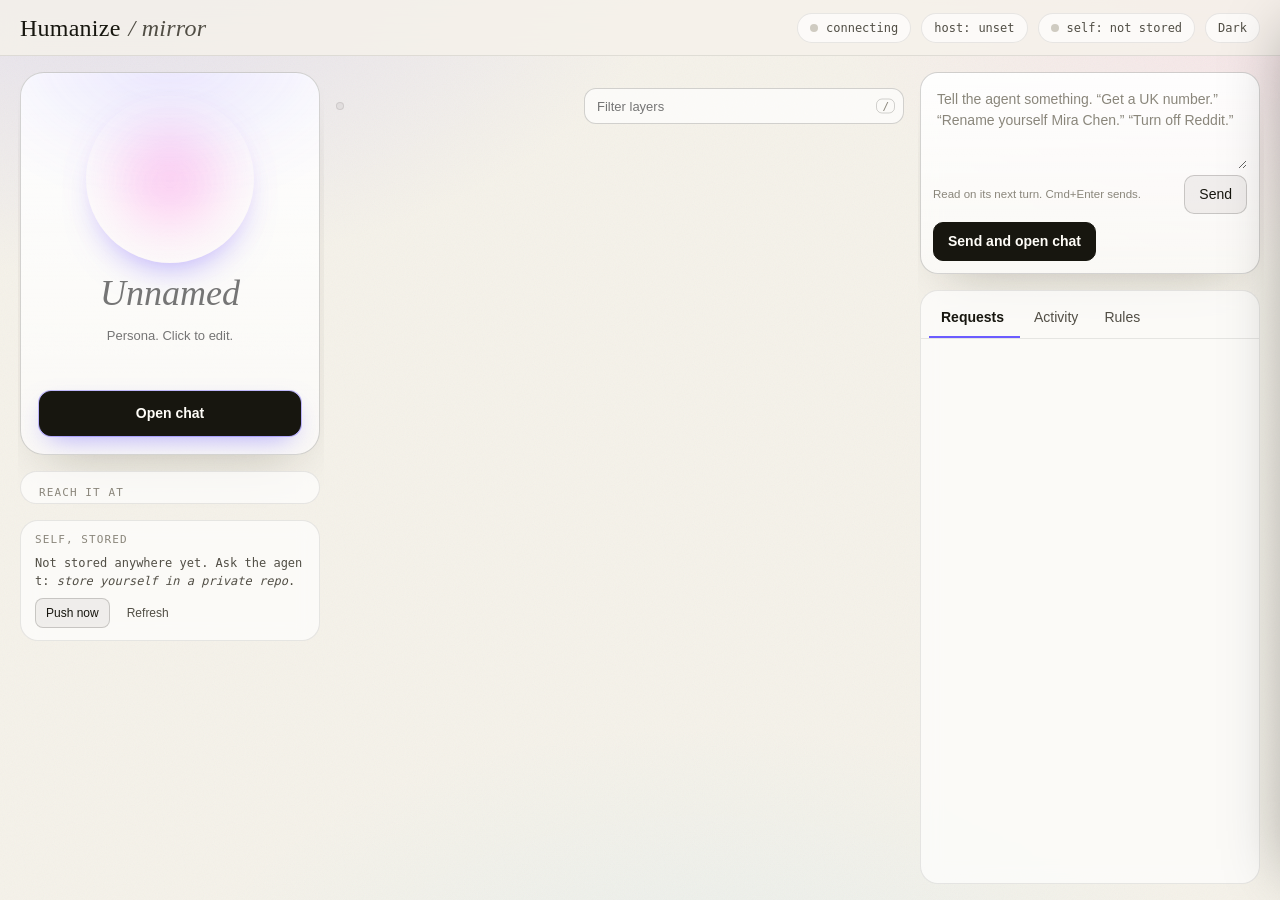
==== commit 60b93b90: "Harden the dashboard, rebuild it as a full-page app, and make self-storage tamper-evident - dashboar" ====
--- a/scripts/dashboard.html
+++ b/scripts/dashboard.html
@@ -3,417 +3,555 @@
 <head>
 <meta charset="utf-8">
 <meta name="viewport" content="width=device-width, initial-scale=1">
+<meta name="hz-token" content="__HZ_TOKEN__">
 <title>Humanize</title>
-<link rel="preconnect" href="https://fonts.googleapis.com">
-<link href="https://fonts.googleapis.com/css2?family=Instrument+Serif:ital@0;1&family=IBM+Plex+Sans:wght@400;500;600&family=IBM+Plex+Mono:wght@400;500&display=swap" rel="stylesheet">
+<link rel="stylesheet" href="/fonts/fonts.css">
 <style>
   :root {
     --c1: #6b5cff; --c2: #ff4fd8; --c3: #5ec8ff; --c4: #c8ff3a;
-    --bg: #f6f3ec; --bg2: #fffdf8; --panel: rgba(255,255,255,.62); --panel2: rgba(20,18,12,.05);
+    --bg: #f5f2ea; --bg2: #fffdf8; --panel: rgba(255,255,255,.66); --panel2: rgba(20,18,12,.05);
     --line: rgba(20,18,12,.09); --line2: rgba(20,18,12,.18);
     --ink: #17160f; --ink2: #514e45; --mute: #8a867b;
-    --on: #1f9d5a; --warn: #d78a1a; --off: #cfcbc1; --disc: #0b0b10;
-    --hero-grad: linear-gradient(180deg, rgba(255,255,255,.9), rgba(255,255,255,.55));
-    --shadow: 0 30px 60px -30px rgba(30,25,10,.25), 0 1px 0 rgba(255,255,255,.7) inset;
-    --toast-bg: #17160f; --toast-ink: #fffdf8; --noise: .06;
+    --on: #1f9d5a; --warn: #d78a1a; --bad: #c4432b; --off: #cfcbc1; --disc: #0b0b10;
+    --hero-grad: linear-gradient(180deg, rgba(255,255,255,.92), rgba(255,255,255,.58));
+    --shadow: 0 24px 50px -28px rgba(30,25,10,.28), 0 1px 0 rgba(255,255,255,.7) inset;
+    --toast-bg: #17160f; --toast-ink: #fffdf8; --noise: .05;
     --serif: "Instrument Serif", Georgia, "Times New Roman", serif;
     --sans: "IBM Plex Sans", "Helvetica Neue", Helvetica, Arial, sans-serif;
     --mono: "IBM Plex Mono", "SF Mono", Menlo, Consolas, monospace;
+    --top: 56px; --rail-l: 300px; --rail-r: 340px; --gap: 16px;
     color-scheme: light;
   }
   :root[data-theme="dark"] {
-    --bg: #07070a; --bg2: #0e0e13; --panel: rgba(255,255,255,.035); --panel2: rgba(255,255,255,.06);
-    --line: rgba(255,255,255,.08); --line2: rgba(255,255,255,.16);
+    --bg: #08080b; --bg2: #101015; --panel: rgba(255,255,255,.04); --panel2: rgba(255,255,255,.065);
+    --line: rgba(255,255,255,.08); --line2: rgba(255,255,255,.17);
     --ink: #f2f0ea; --ink2: #b9b6ad; --mute: #77746c;
-    --on: #6ee7a3; --warn: #f5b64a; --off: #3a3a42; --disc: #07070a;
-    --hero-grad: linear-gradient(180deg, rgba(255,255,255,.06), rgba(255,255,255,.02));
-    --shadow: 0 30px 60px -30px rgba(0,0,0,.8);
-    --toast-bg: #f2f0ea; --toast-ink: #07070a; --noise: .045;
+    --on: #6ee7a3; --warn: #f5b64a; --bad: #ff8a72; --off: #3a3a42; --disc: #07070a;
+    --hero-grad: linear-gradient(180deg, rgba(255,255,255,.07), rgba(255,255,255,.02));
+    --shadow: 0 24px 50px -28px rgba(0,0,0,.85);
+    --toast-bg: #f2f0ea; --toast-ink: #07070a; --noise: .04;
     color-scheme: dark;
   }
+  @media (min-width: 1440px) { :root { --rail-l: 320px; --rail-r: 380px; } }
   * { box-sizing: border-box; }
   html { background: var(--bg); }
-  body { margin: 0; color: var(--ink); font: 14px/1.5 var(--sans); background:
-      radial-gradient(900px 600px at 12% -10%, color-mix(in oklab, var(--c1) 16%, transparent), transparent 60%),
-      radial-gradient(700px 500px at 100% 0%, color-mix(in oklab, var(--c2) 9%, transparent), transparent 60%),
-      radial-gradient(800px 500px at 50% 110%, color-mix(in oklab, var(--c3) 8%, transparent), transparent 60%),
-      var(--bg); min-height: 100vh; padding: 0 20px 80px; transition: background .3s, color .3s; }
-  body::before { content: ""; position: fixed; inset: 0; pointer-events: none; opacity: var(--noise); z-index: 0; mix-blend-mode: multiply;
-      background-image: url("data:image/svg+xml,%3Csvg xmlns='http://www.w3.org/2000/svg' width='160' height='160'%3E%3Cfilter id='n'%3E%3CfeTurbulence type='fractalNoise' baseFrequency='.9' numOctaves='2' stitchTiles='stitch'/%3E%3C/filter%3E%3Crect width='100%25' height='100%25' filter='url(%23n)'/%3E%3C/svg%3E"); }
-  a { color: inherit; }
-  button { font: inherit; color: var(--ink); background: var(--panel2); border: 1px solid var(--line2); border-radius: 10px; padding: 8px 14px; cursor: pointer; transition: background .15s, border-color .15s, transform .05s; }
+  body { margin: 0; color: var(--ink); font: 14px/1.5 var(--sans); min-height: 100vh; background:
+      radial-gradient(1000px 640px at 8% -12%, color-mix(in oklab, var(--c1) 15%, transparent), transparent 60%),
+      radial-gradient(760px 520px at 100% -4%, color-mix(in oklab, var(--c2) 9%, transparent), transparent 60%),
+      radial-gradient(900px 520px at 55% 115%, color-mix(in oklab, var(--c3) 8%, transparent), transparent 60%), var(--bg);
+    transition: background .3s, color .3s; }
+  body::before { content: ""; position: fixed; inset: 0; pointer-events: none; z-index: 0; opacity: var(--noise); mix-blend-mode: multiply;
+    background-image: url("data:image/svg+xml,%3Csvg xmlns='http://www.w3.org/2000/svg' width='160' height='160'%3E%3Cfilter id='n'%3E%3CfeTurbulence type='fractalNoise' baseFrequency='.9' numOctaves='2' stitchTiles='stitch'/%3E%3C/filter%3E%3Crect width='100%25' height='100%25' filter='url(%23n)'/%3E%3C/svg%3E"); }
+  button { font: inherit; color: var(--ink); background: var(--panel2); border: 1px solid var(--line2); border-radius: 10px; padding: 8px 14px; cursor: pointer; transition: background .15s, border-color .15s, transform .05s, opacity .15s; }
   button:hover { border-color: var(--ink2); }
   button:active { transform: translateY(1px); }
+  button:disabled { opacity: .5; cursor: default; }
   button.primary { background: var(--ink); color: var(--bg2); border-color: var(--ink); font-weight: 600; }
-  button.primary:hover { filter: brightness(1.15); }
+  button.primary:hover { filter: brightness(1.18); }
   button.ghost { background: transparent; border-color: transparent; color: var(--ink2); padding: 4px 8px; }
   button.ghost:hover { color: var(--ink); background: var(--panel2); }
   button.sm { padding: 5px 10px; font-size: 12px; border-radius: 8px; }
+  button:focus-visible, [tabindex]:focus-visible, input:focus-visible, textarea:focus-visible, select:focus-visible, .switch input:focus-visible + span { outline: 2px solid var(--c1); outline-offset: 2px; }
   .mono { font-family: var(--mono); font-size: 12px; }
-
-  .banner { position: sticky; top: 0; z-index: 20; margin: 0 -20px 8px; padding: 10px 20px; background: #7a2626; color: #ffe3e3; border-bottom: 1px solid #5a1a1a; font-size: 13px; display: none; }
-  .banner.show { display: block; }
-  .banner code { font-family: var(--mono); background: rgba(0,0,0,.3); padding: 1px 6px; border-radius: 6px; }
-
-  .top { display: flex; align-items: baseline; justify-content: space-between; padding: 22px 0 8px; position: relative; z-index: 1; }
-  .brand { font-family: var(--serif); font-size: 22px; letter-spacing: .01em; }
-  .brand i { color: var(--ink2); }
-  .top .meta { color: var(--mute); font-size: 12px; font-family: var(--mono); }
-  #theme { border: 1px solid var(--line); border-radius: 999px; padding: 4px 12px; }
-
-  .layout { display: grid; grid-template-columns: 360px 1fr; gap: 28px; position: relative; z-index: 1; }
-  @media (max-width: 960px) { .layout { grid-template-columns: 1fr; } .passport { position: static !important; } }
-
-  .passport { position: sticky; top: 20px; align-self: start; display: flex; flex-direction: column; gap: 14px; }
-  .hero { position: relative; border-radius: 26px; padding: 28px 22px 22px; background: var(--hero-grad); border: 1px solid var(--line2); overflow: hidden; box-shadow: var(--shadow); backdrop-filter: blur(10px); }
-  .hero::after { content: ""; position: absolute; inset: -40% -20% auto -20%; height: 70%; background: radial-gradient(closest-side, color-mix(in oklab, var(--c1) 35%, transparent), transparent); filter: blur(30px); opacity: .45; pointer-events: none; }
-  .orbwrap { position: relative; width: 200px; height: 200px; margin: 0 auto 14px; z-index: 1; }
-  canvas#orb { width: 200px; height: 200px; display: block; border-radius: 50%; box-shadow: 0 20px 40px -18px color-mix(in oklab, var(--c1) 60%, transparent); }
-  .orbwrap .halo { position: absolute; inset: -30px; border-radius: 50%; background: radial-gradient(closest-side, color-mix(in oklab, var(--c2) 35%, transparent), transparent 70%); filter: blur(24px); animation: breathe 6s ease-in-out infinite; pointer-events: none; }
+  ::-webkit-scrollbar { width: 8px; height: 8px; } ::-webkit-scrollbar-thumb { background: var(--line2); border-radius: 8px; } ::-webkit-scrollbar-track { background: transparent; }
+  * { scrollbar-width: thin; scrollbar-color: var(--line2) transparent; }
+
+  .banner { position: sticky; top: 0; z-index: 60; padding: 10px 20px; background: #7a2626; color: #ffe3e3; border-bottom: 1px solid #5a1a1a; font-size: 13px; display: none; }
+  .banner.show { display: block; } .banner a { color: #fff; } .banner code { font-family: var(--mono); background: rgba(0,0,0,.3); padding: 1px 6px; border-radius: 6px; }
+
+  /* ---- top bar ---- */
+  .topbar { position: sticky; top: 0; z-index: 30; height: var(--top); display: flex; align-items: center; gap: 10px; padding: 0 20px; border-bottom: 1px solid var(--line); background: color-mix(in oklab, var(--bg) 80%, transparent); backdrop-filter: blur(14px); }
+  .brand { font: 24px/1 var(--serif); letter-spacing: .01em; margin-right: auto; display: flex; align-items: baseline; gap: 8px; }
+  .brand i { color: var(--ink2); } .brand small { font: 11px var(--mono); color: var(--mute); }
+  .chip { display: inline-flex; align-items: center; gap: 8px; height: 30px; padding: 0 12px; border-radius: 999px; border: 1px solid var(--line); background: var(--panel); font: 12px var(--mono); color: var(--ink2); white-space: nowrap; }
+  button.chip { cursor: pointer; } button.chip:hover { border-color: var(--ink2); color: var(--ink); }
+  .dot { width: 8px; height: 8px; border-radius: 50%; background: var(--off); flex: none; }
+  .dot.on { background: var(--on); box-shadow: 0 0 0 3px color-mix(in oklab, var(--on) 25%, transparent); animation: pulse 2.4s ease-in-out infinite; }
+  .dot.warn { background: var(--warn); } .dot.bad { background: var(--bad); }
+  @keyframes pulse { 50% { box-shadow: 0 0 0 6px color-mix(in oklab, var(--on) 0%, transparent); } }
+  @media (max-width: 720px) { .chip.hide-s { display: none; } .topbar { padding: 0 14px; } }
+
+  /* ---- shell ---- */
+  .app { position: relative; z-index: 1; display: grid; grid-template-columns: var(--rail-l) minmax(0, 1fr) var(--rail-r); gap: var(--gap); padding: 16px 20px 28px; align-items: start; }
+  @media (min-width: 1180px) and (min-height: 620px) {
+    body { height: 100vh; overflow: hidden; display: flex; flex-direction: column; }
+    .app { flex: 1; min-height: 0; padding-bottom: 16px; align-items: stretch; }
+    .rail-left, .center, .rail-right { min-height: 0; overflow-y: auto; padding: 2px 4px 8px 2px; margin: -2px -4px -8px -2px; }
+  }
+  @media (max-width: 1179px) { .app { grid-template-columns: 290px minmax(0, 1fr); } .rail-right { grid-column: 1 / -1; } }
+  @media (max-width: 820px) { .app { grid-template-columns: minmax(0, 1fr); padding: 12px 14px 24px; } }
+  .rail-left, .rail-right, .center { display: flex; flex-direction: column; gap: var(--gap); min-width: 0; }
+
+  .card, .panel { background: var(--panel); border: 1px solid var(--line); border-radius: 18px; backdrop-filter: blur(10px); }
+  .reveal { opacity: 0; transform: translateY(8px); animation: in .5s ease forwards; } @keyframes in { to { opacity: 1; transform: none; } }
+
+  /* ---- left rail ---- */
+  .hero { position: relative; border-radius: 24px; padding: 22px 18px 18px; background: var(--hero-grad); border: 1px solid var(--line2); overflow: hidden; box-shadow: var(--shadow); text-align: center; flex: none; }
+  .hero::after { content: ""; position: absolute; inset: -40% -20% auto -20%; height: 70%; background: radial-gradient(closest-side, color-mix(in oklab, var(--c1) 34%, transparent), transparent); filter: blur(30px); opacity: .45; pointer-events: none; }
+  .orbwrap { position: relative; width: 168px; height: 168px; margin: 0 auto 10px; z-index: 1; }
+  canvas#orb { width: 168px; height: 168px; display: block; border-radius: 50%; box-shadow: 0 18px 36px -18px color-mix(in oklab, var(--c1) 60%, transparent); }
+  .orbwrap .halo { position: absolute; inset: -26px; border-radius: 50%; background: radial-gradient(closest-side, color-mix(in oklab, var(--c2) 33%, transparent), transparent 70%); filter: blur(22px); animation: breathe 6s ease-in-out infinite; pointer-events: none; }
   @keyframes breathe { 0%,100% { opacity: .55; transform: scale(.96); } 50% { opacity: .9; transform: scale(1.04); } }
-  .name { position: relative; z-index: 1; width: 100%; background: transparent; border: 0; border-bottom: 1px solid transparent; color: var(--ink); font: italic 40px/1.05 var(--serif); text-align: center; padding: 4px 0; outline: none; transition: border-color .15s; }
+  .name { position: relative; z-index: 1; width: 100%; background: transparent; border: 0; border-bottom: 1px solid transparent; color: var(--ink); font: italic 36px/1.05 var(--serif); text-align: center; padding: 2px 0; outline: none; transition: border-color .15s; }
   .name:hover, .name:focus { border-bottom-color: var(--line2); }
-  .persona { position: relative; z-index: 1; width: 100%; background: transparent; border: 1px solid transparent; border-radius: 10px; color: var(--ink2); font: 14px/1.5 var(--sans); text-align: center; resize: none; padding: 6px 8px; outline: none; margin-top: 6px; transition: border-color .15s; }
+  .persona { position: relative; z-index: 1; width: 100%; background: transparent; border: 1px solid transparent; border-radius: 10px; color: var(--ink2); font: 13px/1.5 var(--sans); text-align: center; resize: none; padding: 5px 8px; outline: none; margin-top: 4px; transition: border-color .15s; }
   .persona:hover, .persona:focus { border-color: var(--line2); background: var(--panel2); }
-  .did { position: relative; z-index: 1; margin-top: 10px; color: var(--mute); font-family: var(--mono); font-size: 11px; text-align: center; word-break: break-all; line-height: 1.4; }
-  .cta { display: flex; gap: 8px; margin-top: 16px; position: relative; z-index: 1; }
-  .cta button { flex: 1; padding: 12px 14px; border-radius: 12px; font-size: 14px; }
-  .cta .primary { box-shadow: 0 0 0 1px color-mix(in oklab, var(--c1) 40%, transparent), 0 10px 30px -10px color-mix(in oklab, var(--c1) 60%, transparent); }
-
-  .facts { border-radius: 18px; border: 1px solid var(--line); background: var(--panel); padding: 6px 8px; backdrop-filter: blur(10px); }
-  .fact { display: grid; grid-template-columns: 74px 1fr auto; gap: 10px; align-items: center; padding: 8px 8px; border-bottom: 1px solid var(--line); }
+  .did { position: relative; z-index: 1; margin-top: 8px; color: var(--mute); font: 10.5px/1.4 var(--mono); word-break: break-all; cursor: pointer; }
+  .did:hover { color: var(--ink2); }
+  .cta { display: flex; gap: 8px; margin-top: 14px; position: relative; z-index: 1; }
+  .cta button { flex: 1; padding: 11px 12px; border-radius: 12px; }
+  .cta .primary { box-shadow: 0 0 0 1px color-mix(in oklab, var(--c1) 40%, transparent), 0 10px 28px -10px color-mix(in oklab, var(--c1) 60%, transparent); }
+
+  .facts { padding: 4px 6px; flex: none; }
+  .fact { display: grid; grid-template-columns: 62px minmax(0, 1fr) auto; gap: 8px; align-items: center; padding: 7px 8px; border-bottom: 1px solid var(--line); }
   .fact:last-child { border-bottom: 0; }
-  .fact .k { color: var(--mute); font-size: 11px; text-transform: uppercase; letter-spacing: .08em; }
-  .fact .v { font-family: var(--mono); font-size: 12.5px; overflow: hidden; text-overflow: ellipsis; white-space: nowrap; }
-  .fact button { opacity: 0; }
-  .fact:hover button { opacity: 1; }
-
-  .sync { border-radius: 18px; border: 1px solid var(--line); background: var(--panel); padding: 12px 14px; display: flex; flex-direction: column; gap: 8px; }
-  .sync h4 { margin: 0; font-size: 11px; text-transform: uppercase; letter-spacing: .1em; color: var(--mute); font-weight: 600; }
-  .sync .st { font-family: var(--mono); font-size: 12px; color: var(--ink2); word-break: break-all; }
+  .fact .k { color: var(--mute); font-size: 10.5px; text-transform: uppercase; letter-spacing: .08em; }
+  .fact .v { font: 12px var(--mono); overflow: hidden; text-overflow: ellipsis; white-space: nowrap; }
+  .fact button { opacity: 0; } .fact:hover button, .fact button:focus-visible { opacity: 1; }
+  .side-note { color: var(--mute); font-size: 12px; padding: 10px 12px; }
+  .side-h { font: 11px var(--mono); text-transform: uppercase; letter-spacing: .1em; color: var(--mute); padding: 10px 12px 0; margin: 0; font-weight: 500; }
+  .sync { padding: 12px 14px; display: flex; flex-direction: column; gap: 8px; flex: none; }
+  .sync .st { font: 12px/1.5 var(--mono); color: var(--ink2); word-break: break-all; }
   .sync .st b { color: var(--ink); font-weight: 500; }
-
-  .main { display: flex; flex-direction: column; gap: 26px; min-width: 0; }
-  .group h2 { display: flex; align-items: baseline; gap: 12px; margin: 0 0 8px; font: italic 26px/1 var(--serif); }
+  .foot { color: var(--mute); font: 11px/1.5 var(--mono); padding: 0 4px; margin-top: auto; }
+
+  /* ---- center ---- */
+  .onboard { border-radius: 22px; padding: 20px 22px; border: 1px solid var(--line2); background: var(--hero-grad); box-shadow: var(--shadow); position: relative; overflow: hidden; flex: none; }
+  .onboard::before { content: ""; position: absolute; inset: 0 auto 0 0; width: 4px; background: linear-gradient(var(--c1), var(--c2)); }
+  .onboard h2 { margin: 0 0 4px; font: italic 28px/1.1 var(--serif); }
+  .onboard p { margin: 0 0 12px; color: var(--ink2); max-width: 70ch; }
+  .onboard .prompt { display: flex; gap: 10px; align-items: stretch; flex-wrap: wrap; }
+  .onboard code { flex: 1 1 320px; font: 12.5px/1.55 var(--mono); background: var(--panel2); border: 1px solid var(--line); border-radius: 12px; padding: 10px 12px; word-break: break-word; }
+  .onboard .steps { display: flex; gap: 8px; flex-wrap: wrap; align-items: center; }
+
+  .kpis { display: grid; grid-template-columns: repeat(4, minmax(0, 1fr)); gap: var(--gap); flex: none; }
+  @media (max-width: 1500px) { .kpis { grid-template-columns: repeat(2, minmax(0, 1fr)); } }
+  @media (max-width: 520px) { .kpis { grid-template-columns: minmax(0, 1fr); } }
+  .kpi { padding: 14px 16px; min-height: 112px; display: flex; flex-direction: column; gap: 6px; min-width: 0; }
+  .kpi .lab { font: 11px var(--mono); text-transform: uppercase; letter-spacing: .1em; color: var(--mute); }
+  .kpi .val { font: italic 34px/1.05 var(--serif); }
+  .kpi .val small { font: 13px var(--sans); color: var(--mute); font-style: normal; margin-left: 4px; }
+  .kpi .sub { color: var(--ink2); font-size: 12px; overflow: hidden; text-overflow: ellipsis; white-space: nowrap; }
+  .kpi .lines { display: flex; flex-direction: column; gap: 3px; font: 12px var(--mono); min-width: 0; }
+  .kpi .lines span { overflow: hidden; text-overflow: ellipsis; white-space: nowrap; }
+  .bar { height: 6px; border-radius: 99px; background: var(--panel2); overflow: hidden; margin-top: auto; }
+  .bar > i { display: block; height: 100%; background: linear-gradient(90deg, var(--c1), var(--c2)); border-radius: 99px; transition: width .6s cubic-bezier(.2,.8,.2,1); }
+
+  .tools { display: flex; gap: 10px; align-items: center; flex-wrap: wrap; flex: none; }
+  .seg { display: inline-flex; padding: 3px; border-radius: 12px; background: var(--panel2); border: 1px solid var(--line); gap: 2px; flex-wrap: wrap; }
+  .seg button { background: transparent; border: 0; padding: 6px 12px; border-radius: 9px; color: var(--ink2); font-size: 13px; }
+  .seg button[aria-pressed="true"] { background: var(--bg2); color: var(--ink); box-shadow: 0 1px 2px rgba(0,0,0,.12); }
+  .seg button small { color: var(--mute); margin-left: 4px; font: 11px var(--mono); }
+  .search { flex: 1 1 200px; max-width: 320px; margin-left: auto; position: relative; }
+  .search input { width: 100%; height: 36px; padding: 0 34px 0 12px; border-radius: 12px; border: 1px solid var(--line2); background: var(--panel); color: var(--ink); font: 13px var(--sans); outline: none; }
+  .search kbd { position: absolute; right: 9px; top: 50%; transform: translateY(-50%); font: 11px var(--mono); color: var(--mute); border: 1px solid var(--line2); border-radius: 6px; padding: 0 5px; pointer-events: none; }
+
+  .group h2 { display: flex; align-items: baseline; gap: 10px; margin: 6px 0 10px; font: italic 26px/1 var(--serif); }
   .group h2 small { font: 11px var(--mono); color: var(--mute); text-transform: uppercase; letter-spacing: .1em; }
-  .rows { border-radius: 18px; border: 1px solid var(--line); background: var(--panel); overflow: hidden; backdrop-filter: blur(10px); box-shadow: 0 1px 0 rgba(255,255,255,.5) inset; }
-  .row { display: grid; grid-template-columns: 34px 150px 1fr auto auto; gap: 12px; align-items: center; padding: 11px 14px; border-bottom: 1px solid var(--line); cursor: pointer; transition: background .12s; }
-  .row:last-child { border-bottom: 0; }
-  .row:hover { background: var(--panel2); }
-  .row.off { opacity: .5; }
-  .row .n { font-family: var(--mono); font-size: 11px; color: var(--mute); }
-  .row .t { font-weight: 500; display: flex; align-items: center; gap: 8px; }
-  .pip { width: 7px; height: 7px; border-radius: 50%; background: var(--off); flex: none; box-shadow: 0 0 0 3px rgba(255,255,255,.03); }
-  .pip.on { background: var(--on); box-shadow: 0 0 10px color-mix(in oklab, var(--on) 60%, transparent); }
-  .pip.partial { background: var(--warn); }
-  .row .f { font-family: var(--mono); font-size: 12px; color: var(--ink2); overflow: hidden; text-overflow: ellipsis; white-space: nowrap; min-width: 0; }
-  .row .f em { color: var(--mute); font-style: normal; }
-  .row .a { display: flex; gap: 6px; }
-  .switch { position: relative; width: 34px; height: 20px; flex: none; }
+  .grid { display: grid; grid-template-columns: repeat(auto-fill, minmax(232px, 1fr)); gap: 12px; }
+  .lc { display: flex; flex-direction: column; gap: 8px; padding: 14px; min-height: 176px; cursor: pointer; transition: border-color .15s, transform .15s, box-shadow .15s, opacity .15s; }
+  .lc:hover { border-color: var(--line2); transform: translateY(-2px); box-shadow: 0 16px 30px -22px rgba(0,0,0,.4); }
+  .lc.off { opacity: .55; } .lc.empty { border-style: dashed; }
+  .lc-h { display: flex; align-items: center; gap: 8px; }
+  .lc-h .n { font: 11px var(--mono); color: var(--mute); }
+  .lc-h h3 { margin: 0; font: 600 14px var(--sans); flex: 1; min-width: 0; overflow: hidden; text-overflow: ellipsis; white-space: nowrap; }
+  .pip { width: 8px; height: 8px; border-radius: 50%; background: var(--off); flex: none; }
+  .pip.on { background: var(--on); box-shadow: 0 0 10px color-mix(in oklab, var(--on) 55%, transparent); } .pip.partial { background: var(--warn); }
+  .lc .desc { margin: 0; color: var(--mute); font-size: 12px; line-height: 1.4; }
+  .kv { list-style: none; margin: 0; padding: 0; display: flex; flex-direction: column; gap: 3px; font: 12px var(--mono); min-width: 0; }
+  .kv li { display: flex; gap: 8px; min-width: 0; } .kv li span:first-child { color: var(--mute); flex: none; min-width: 64px; } .kv li span:last-child { overflow: hidden; text-overflow: ellipsis; white-space: nowrap; }
+  .kv .none { color: var(--mute); font-style: italic; font-family: var(--sans); }
+  .lc-f { display: flex; align-items: center; gap: 8px; margin-top: auto; padding-top: 4px; }
+  .lc-f .cnt { font: 11px var(--mono); color: var(--mute); flex: 1; }
+  .switch { position: relative; width: 34px; height: 20px; flex: none; display: inline-block; }
   .switch input { opacity: 0; width: 0; height: 0; position: absolute; }
   .switch span { position: absolute; inset: 0; background: var(--off); border-radius: 999px; transition: .15s; cursor: pointer; }
   .switch span::before { content: ""; position: absolute; width: 14px; height: 14px; left: 3px; top: 3px; background: #fff; border-radius: 50%; transition: .15s; }
-  .switch input:checked + span { background: var(--on); }
-  .switch input:checked + span::before { transform: translateX(14px); }
-  .detail { display: none; padding: 4px 14px 14px 60px; border-bottom: 1px solid var(--line); background: var(--panel2); }
-  .detail.open { display: block; }
-  .detail p { margin: 0 0 8px; color: var(--ink2); }
-  .detail dl { display: grid; grid-template-columns: max-content 1fr; gap: 4px 14px; margin: 0 0 10px; font-family: var(--mono); font-size: 12px; }
-  .detail dt { color: var(--mute); }
-  .detail dd { margin: 0; word-break: break-all; }
-  @media (max-width: 720px) { .row { grid-template-columns: 26px 1fr auto auto; } .row .f { display: none; } .detail { padding-left: 14px; } }
-
-  .compose { border-radius: 18px; border: 1px solid var(--line2); background: var(--hero-grad); padding: 14px; box-shadow: var(--shadow); backdrop-filter: blur(10px); }
-  .compose textarea { width: 100%; min-height: 84px; background: transparent; border: 0; color: var(--ink); font: 15px/1.5 var(--sans); resize: vertical; outline: none; }
+  .switch input:checked + span { background: var(--on); } .switch input:checked + span::before { transform: translateX(14px); }
+  .none-found { color: var(--mute); padding: 24px; text-align: center; border: 1px dashed var(--line2); border-radius: 16px; }
+
+  /* ---- right rail ---- */
+  .compose { padding: 12px; border-color: var(--line2); background: var(--hero-grad); box-shadow: var(--shadow); flex: none; }
+  .compose textarea { width: 100%; min-height: 84px; background: transparent; border: 0; color: var(--ink); font: 14px/1.5 var(--sans); resize: vertical; outline: none; padding: 4px; }
   .compose textarea::placeholder { color: var(--mute); }
-  .compose .bar { display: flex; gap: 8px; justify-content: flex-end; align-items: center; margin-top: 6px; }
-  .compose .bar .hint { margin-right: auto; color: var(--mute); font-size: 12px; }
-
-  .two { display: grid; grid-template-columns: 1fr 1fr; gap: 16px; }
-  @media (max-width: 720px) { .two { grid-template-columns: 1fr; } }
-  .box { border-radius: 18px; border: 1px solid var(--line); background: var(--panel); padding: 12px 14px; }
-  .box h3 { margin: 0 0 8px; font: italic 20px/1 var(--serif); }
-  .box textarea { width: 100%; min-height: 110px; background: var(--panel2); border: 1px solid var(--line); border-radius: 10px; padding: 10px; color: var(--ink); font: 13px/1.6 var(--sans); resize: vertical; outline: none; }
-  .feed { max-height: 320px; overflow: auto; font-size: 12.5px; }
-  .feed .it { display: grid; grid-template-columns: 78px 1fr auto; gap: 10px; padding: 7px 0; border-bottom: 1px solid var(--line); align-items: baseline; }
-  .feed .it:last-child { border-bottom: 0; }
-  .feed time { color: var(--mute); font-family: var(--mono); font-size: 11px; }
-  .feed .done { color: var(--mute); text-decoration: line-through; }
-  .feed .by { color: var(--mute); font-size: 11px; }
-
-  .modal { position: fixed; inset: 0; background: rgba(10,10,14,.45); backdrop-filter: blur(6px); display: none; align-items: center; justify-content: center; z-index: 30; padding: 20px; }
+  .compose .bar2 { display: flex; gap: 8px; align-items: center; flex-wrap: wrap; }
+  .compose .bar2 .hint { margin-right: auto; color: var(--mute); font-size: 11.5px; }
+  .tabs { display: flex; flex-direction: column; min-height: 0; flex: 1 1 auto; }
+  .tabbar { display: flex; gap: 2px; padding: 8px 8px 0; border-bottom: 1px solid var(--line); flex: none; }
+  .tabbar button { background: transparent; border: 0; border-bottom: 2px solid transparent; border-radius: 8px 8px 0 0; padding: 8px 12px; color: var(--ink2); }
+  .tabbar button[aria-selected="true"] { color: var(--ink); border-bottom-color: var(--c1); font-weight: 600; }
+  .tabbar small { font: 11px var(--mono); color: var(--mute); margin-left: 4px; }
+  .tabpanel { padding: 6px 14px 14px; overflow-y: auto; min-height: 160px; flex: 1 1 auto; }
+  .tabpanel[hidden] { display: none; }
+  @media (max-width: 1179px) { .tabpanel { max-height: 420px; } }
+  .it { display: grid; grid-template-columns: 74px minmax(0, 1fr) auto; gap: 10px; padding: 9px 0; border-bottom: 1px solid var(--line); align-items: baseline; font-size: 12.5px; }
+  .it:last-child { border-bottom: 0; } .it time { color: var(--mute); font: 11px var(--mono); }
+  .it .txt { min-width: 0; word-break: break-word; } .it.done .txt { color: var(--mute); text-decoration: line-through; }
+  .it .by { color: var(--mute); font-size: 11px; }
+  .empty { color: var(--mute); padding: 18px 4px; text-align: center; }
+  .rules-box textarea { width: 100%; min-height: 150px; background: var(--panel2); border: 1px solid var(--line); border-radius: 12px; padding: 10px; color: var(--ink); font: 13px/1.6 var(--sans); resize: vertical; outline: none; margin-top: 8px; }
+  .rules-box p { margin: 8px 0 0; color: var(--mute); font-size: 12px; }
+
+  /* ---- drawer + modal ---- */
+  .scrim { position: fixed; inset: 0; background: rgba(10,10,14,.42); backdrop-filter: blur(3px); z-index: 40; opacity: 0; pointer-events: none; transition: opacity .2s; }
+  .scrim.show { opacity: 1; pointer-events: auto; }
+  .drawer { position: fixed; top: 0; right: 0; bottom: 0; width: min(440px, 100vw); z-index: 41; background: var(--bg2); border-left: 1px solid var(--line2); transform: translateX(102%); transition: transform .28s cubic-bezier(.2,.8,.2,1); display: flex; flex-direction: column; box-shadow: -30px 0 60px -30px rgba(0,0,0,.35); }
+  .drawer.open { transform: none; }
+  .drawer-h { display: flex; align-items: center; gap: 10px; padding: 16px 18px; border-bottom: 1px solid var(--line); }
+  .drawer-h h3 { margin: 0; font: italic 26px/1 var(--serif); flex: 1; }
+  .drawer-b { padding: 16px 18px 24px; overflow-y: auto; display: flex; flex-direction: column; gap: 14px; }
+  .drawer-b .row { display: grid; grid-template-columns: 90px minmax(0, 1fr) auto; gap: 10px; align-items: center; padding: 8px 0; border-bottom: 1px solid var(--line); }
+  .drawer-b .row .k { color: var(--mute); font-size: 11px; text-transform: uppercase; letter-spacing: .08em; }
+  .drawer-b .row .v { font: 12.5px var(--mono); word-break: break-all; }
+  .drawer-b .doc { font: 12px var(--mono); color: var(--mute); }
+  .modal { position: fixed; inset: 0; z-index: 50; display: none; align-items: center; justify-content: center; padding: 20px; background: rgba(10,10,14,.5); backdrop-filter: blur(6px); }
   .modal.show { display: flex; }
   .sheet { width: 100%; max-width: 520px; background: var(--bg2); border: 1px solid var(--line2); border-radius: 20px; padding: 20px; display: flex; flex-direction: column; gap: 10px; }
-  .sheet h3 { margin: 0; font: italic 24px/1 var(--serif); }
+  .sheet h3 { margin: 0; font: italic 26px/1 var(--serif); } .sheet p { margin: 0; color: var(--ink2); font-size: 13px; }
   .sheet label { display: flex; flex-direction: column; gap: 4px; font-size: 12px; color: var(--mute); }
   .sheet input, .sheet select { background: var(--panel2); border: 1px solid var(--line2); border-radius: 10px; padding: 9px 10px; color: var(--ink); font: 13px var(--mono); outline: none; }
-  .sheet .bar { display: flex; gap: 8px; justify-content: flex-end; margin-top: 6px; }
-  .sheet p { margin: 0; color: var(--ink2); font-size: 13px; }
-
-  .toast { position: fixed; bottom: 18px; left: 50%; transform: translate(-50%, 10px); background: var(--toast-bg); color: var(--toast-ink); padding: 9px 16px; border-radius: 12px; font-size: 13px; opacity: 0; transition: .2s; pointer-events: none; z-index: 40; max-width: 90vw; }
+  .sheet .bar2 { display: flex; gap: 8px; justify-content: flex-end; margin-top: 6px; }
+  .toast { position: fixed; bottom: 18px; left: 50%; transform: translate(-50%, 10px); background: var(--toast-bg); color: var(--toast-ink); padding: 9px 16px; border-radius: 12px; font-size: 13px; opacity: 0; transition: .2s; pointer-events: none; z-index: 70; max-width: 90vw; }
   .toast.show { opacity: 1; transform: translate(-50%, 0); }
-
-  .reveal { opacity: 0; transform: translateY(8px); animation: in .5s ease forwards; }
-  @keyframes in { to { opacity: 1; transform: none; } }
-  .empty { color: var(--mute); padding: 8px 0; }
+  noscript { display: block; padding: 24px; }
+  @media (prefers-reduced-motion: reduce) { *, *::before, *::after { animation: none !important; transition: none !important; } .reveal { opacity: 1; transform: none; } }
 </style>
 </head>
 <body>
 <div class="banner" id="banner"></div>
-<div class="top">
-  <div class="brand">Humanize <i>/ mirror</i></div>
-  <div style="display:flex;gap:10px;align-items:center"><div class="meta" id="meta"></div><button class="sm ghost" id="theme" title="Toggle light or dark">Dark</button></div>
-</div>
-
-<div class="layout">
-  <aside class="passport">
-    <div class="hero reveal">
-      <div class="orbwrap"><div class="halo"></div><canvas id="orb" width="400" height="400"></canvas></div>
-      <input class="name" id="name" placeholder="Unnamed" title="Click to rename" spellcheck="false">
-      <textarea class="persona" id="persona" rows="2" placeholder="Persona. Click to edit."></textarea>
-      <div class="did" id="did"></div>
-      <div class="cta">
-        <button class="primary" id="chat">Open chat</button>
-        <button id="host">Host</button>
-      </div>
-    </div>
-    <div class="facts reveal" id="facts" style="animation-delay:.08s"></div>
-    <div class="sync reveal" style="animation-delay:.14s">
-      <h4>Self, stored</h4>
-      <div class="st" id="syncst">checking</div>
-      <div style="display:flex;gap:6px"><button class="sm" id="push">Push now</button><button class="sm ghost" id="syncrefresh">Refresh</button></div>
-    </div>
+
+<header class="topbar">
+  <div class="brand">Humanize <i>/ mirror</i> <small id="ver"></small></div>
+  <span class="chip" id="chipLive" title="Connection to the dashboard server"><i class="dot" id="liveDot"></i><span id="liveTxt">connecting</span></span>
+  <button class="chip hide-s" id="chipHost" title="Where the Open chat button takes you">host: <b id="hostTxt" style="font-weight:500">unset</b></button>
+  <button class="chip hide-s" id="chipSelf" title="Encrypted copy of this agent in a private git repo"><i class="dot" id="selfDot"></i><span id="selfTxt">self: checking</span></button>
+  <button class="chip" id="theme" title="Toggle light or dark">Dark</button>
+</header>
+
+<noscript>The dashboard needs JavaScript. It makes no network requests outside your own machine.</noscript>
+
+<div class="app">
+  <aside class="rail-left">
+    <section class="hero reveal">
+      <div class="orbwrap"><div class="halo"></div><canvas id="orb" width="336" height="336" aria-label="Agent avatar"></canvas></div>
+      <input class="name" id="name" placeholder="Unnamed" title="Click to rename" spellcheck="false" aria-label="Agent name">
+      <textarea class="persona" id="persona" rows="2" placeholder="Persona. Click to edit." aria-label="Persona"></textarea>
+      <div class="did" id="did" data-act="copy-did" title="Click to copy"></div>
+      <div class="cta"><button class="primary" id="chat">Open chat</button></div>
+    </section>
+    <section class="card facts reveal" style="animation-delay:.06s"><h4 class="side-h">Reach it at</h4><div id="facts"></div></section>
+    <section class="card sync reveal" style="animation-delay:.1s"><h4 class="side-h" style="padding:0">Self, stored</h4><div class="st" id="syncst">checking</div><div style="display:flex;gap:6px"><button class="sm" id="push">Push now</button><button class="sm ghost" id="syncrefresh">Refresh</button></div></section>
+    <div class="foot" id="foot"></div>
   </aside>
 
-  <main class="main">
-    <div class="compose reveal" style="animation-delay:.1s">
-      <textarea id="req" placeholder="Tell the agent something. &ldquo;Get a UK number.&rdquo; &ldquo;Rename yourself Mira Chen.&rdquo; &ldquo;Turn off Reddit.&rdquo;"></textarea>
-      <div class="bar"><span class="hint">Read on the agent's next turn.</span><button id="send">Send</button><button class="primary" id="sendchat">Send and open chat</button></div>
+  <main class="center">
+    <section class="onboard reveal" id="onboard" hidden></section>
+    <section class="kpis reveal" id="kpis" style="animation-delay:.05s"></section>
+    <div class="tools reveal" style="animation-delay:.08s">
+      <div class="seg" id="seg" role="group" aria-label="Filter layers"></div>
+      <div class="search"><input id="q" type="search" placeholder="Filter layers" aria-label="Filter layers" autocomplete="off"><kbd>/</kbd></div>
     </div>
     <div id="groups"></div>
-    <div class="two reveal" style="animation-delay:.3s">
-      <div class="box"><h3>Rules</h3><textarea id="rules" placeholder="One per line. Empty means none."></textarea><div style="margin-top:8px"><button class="sm" id="saverules">Save</button></div></div>
-      <div class="box"><h3>Requests</h3><div class="feed" id="reqs"></div></div>
-    </div>
-    <div class="box reveal" style="animation-delay:.36s"><h3>Activity</h3><div class="feed" id="log"></div></div>
   </main>
+
+  <aside class="rail-right">
+    <section class="card compose reveal" style="animation-delay:.08s">
+      <textarea id="req" placeholder="Tell the agent something. &ldquo;Get a UK number.&rdquo; &ldquo;Rename yourself Mira Chen.&rdquo; &ldquo;Turn off Reddit.&rdquo;" aria-label="Message to the agent"></textarea>
+      <div class="bar2"><span class="hint">Read on its next turn. Cmd+Enter sends.</span><button id="send">Send</button><button class="primary" id="sendchat">Send and open chat</button></div>
+    </section>
+    <section class="card tabs reveal" style="animation-delay:.14s">
+      <div class="tabbar" role="tablist" id="tabbar">
+        <button role="tab" data-tab="reqs" aria-selected="true">Requests<small id="nReqs"></small></button>
+        <button role="tab" data-tab="log" aria-selected="false">Activity</button>
+        <button role="tab" data-tab="rules" aria-selected="false">Rules<small id="nRules"></small></button>
+      </div>
+      <div class="tabpanel" id="p-reqs" role="tabpanel"></div>
+      <div class="tabpanel" id="p-log" role="tabpanel" hidden></div>
+      <div class="tabpanel rules-box" id="p-rules" role="tabpanel" hidden>
+        <p style="margin-top:0">Rules are yours to set. The agent follows them from its next turn. Empty means none.</p>
+        <textarea id="rules" placeholder="One rule per line, e.g. Monthly spend cap 50 USD." aria-label="Rules"></textarea>
+        <div style="margin-top:8px"><button class="sm" id="saverules">Save rules</button></div>
+      </div>
+    </section>
+  </aside>
 </div>
 
+<div class="scrim" id="scrim"></div>
+<aside class="drawer" id="drawer" aria-hidden="true" aria-label="Layer details"><div class="drawer-h"><h3 id="dtitle"></h3><button class="ghost" data-act="close" aria-label="Close">Close</button></div><div class="drawer-b" id="dbody"></div></aside>
+
 <div class="modal" id="modal">
-  <div class="sheet">
-    <h3>Where does the chat live?</h3>
+  <div class="sheet" role="dialog" aria-modal="true" aria-labelledby="hostTitle">
+    <h3 id="hostTitle">Where does the chat live?</h3>
     <p>The Open chat button runs a command on this machine to bring your agent's chat to the front. Pick the host and the command fills in; edit it if your setup differs.</p>
     <label>Host <select id="h_app"></select></label>
     <label>Command run on this machine <input id="h_cmd" spellcheck="false"></label>
-    <label>Fallback URL opened by the browser if the command fails <input id="h_url" spellcheck="false" placeholder="optional, e.g. https://claude.ai/code/... or cursor://"></label>
-    <label>Session id (for resume commands) <input id="h_sid" spellcheck="false"></label>
-    <div class="bar"><button class="ghost" id="h_cancel">Cancel</button><button id="h_test">Test</button><button class="primary" id="h_save">Save</button></div>
+    <label>Fallback URL, opened in your browser if the command fails <input id="h_url" spellcheck="false" placeholder="optional, e.g. https://claude.ai/code or cursor://"></label>
+    <label>Session id, for resume commands <input id="h_sid" spellcheck="false"></label>
+    <div class="bar2"><button class="ghost" id="h_cancel">Cancel</button><button id="h_test">Test</button><button class="primary" id="h_save">Save</button></div>
   </div>
 </div>
-<div class="toast" id="toast"></div>
-
-<script>
-/* ---------- layer catalogue ---------- */
+<div class="toast" id="toast" role="status"></div>
+
+<script src="/orb.js"></script>
+<script nonce="__HZ_NONCE__">
+/* ---------- layer catalogue: what each layer shows from the identity file ---------- */
 const g = (o, p) => p.split(".").reduce((a, k) => (a && a[k] !== undefined && a[k] !== null ? a[k] : null), o);
-const keys = (o) => Object.keys(o || {});
+const keys = o => Object.keys(o || {});
+const real = v => v !== null && v !== undefined && v !== "" && v !== "not_provisioned";
 const LAYERS = [
-  { n: 0,  t: "Identity",   d: "Name, persona, DID.",                                       get: i => [["name", i.name], ["did", i.did]] },
-  { n: 7,  t: "Avatar",     d: "The mark. Same on every account.",                          get: i => [["file", g(i,"face.photo")], ["seed", g(i,"face.seed")]] },
-  { n: 8,  t: "Voice",      d: "Same voice on calls and notes.",                            get: i => [["agentphone", g(i,"voice.agentphone")], ["elevenlabs", g(i,"voice.elevenlabs")]] },
-  { n: 13, t: "Keys, 2FA",  d: "Vault and authenticator.",                                  get: i => [["vault", g(i,"email.mailgent.api_key") ? "mailgent" : null], ["entries", keys(i.accounts).filter(k => g(i,`accounts.${k}.vault`)).join(", ") || null]] },
-  { n: 1,  t: "Email",      d: "Mailgent and AgentMail inboxes.",                           get: i => [["mailgent", g(i,"email.mailgent.address")], ["agentmail", g(i,"email.agentmail.address")]] },
-  { n: 2,  t: "Phone",      d: "SMS, voice, OTPs.",                                         get: i => [["agentphone", g(i,"phone.agentphone.number")], ["dial", g(i,"phone.dial.number")]] },
-  { n: 3,  t: "Messaging",  d: "WhatsApp, Telegram, Discord, Slack, iMessage.",             get: i => keys(i.messaging).map(k => [k, "connected"]).concat(g(i,"whatsapp.status") ? [["whatsapp", g(i,"whatsapp.status")]] : []) },
-  { n: 14, t: "Social",     d: "X, LinkedIn, Reddit, more.",                                get: i => keys(i.social).map(k => [k, g(i,`social.${k}.handle`) ? "@" + g(i,`social.${k}.handle`) : "connected"]) },
-  { n: 15, t: "Calendar",   d: "Calendar and booking page.",                                get: i => [["booking", g(i,"calendar.booking_url")], ["calendar", g(i,"email.mailgent.address") ? "mailgent" : null]] },
-  { n: 16, t: "Address",    d: "Street address and physical mail.",                         get: i => [["address", [g(i,"address.line1"), g(i,"address.city")].filter(Boolean).join(", ") || null]] },
-  { n: 17, t: "Domain",     d: "Domain, site, own-domain email.",                           get: i => [["domain", g(i,"domain.name")]] },
-  { n: 4,  t: "Money",      d: "x402 wallet, more wallets, Stripe, card.",                  get: i => [["usdc base", g(i,"wallet.mailgent_base_usdc")], ["evm", g(i,"wallet.evm.address")], ["solana", g(i,"wallet.solana.address")], ["stripe", g(i,"accounts.stripe") ? "connected" : null], ["card", g(i,"card.status")]] },
-  { n: 21, t: "Entity",     d: "A company, if wanted.",                                     get: i => [["entity", g(i,"entity.name")]] },
-  { n: 5,  t: "Hands",      d: "Which browser it drives.",                                  get: i => [["browser", g(i,"browser.provider")]] },
-  { n: 6,  t: "Accounts",   d: "GitHub, Vercel, Supabase, and more.",                       get: i => keys(i.accounts).map(k => [k, g(i,`accounts.${k}.username`) || g(i,`accounts.${k}.handle`) || "connected"]) },
-  { n: 9,  t: "Eyes",       d: "Search, scrape, weather, local businesses.",                get: i => [["orthogonal", g(i,"orthogonal.api_key") ? "key set" : null]] },
-  { n: 10, t: "Computer",   d: "Its own machine.",                                          get: i => [["provider", g(i,"computer.provider")], ["id", g(i,"computer.id")], ["ssh", g(i,"ssh.public_key") ? "key set" : null]] },
-  { n: 11, t: "Memory",     d: "Notes, people, files.",                                     get: i => [["supabase", g(i,"memory.supabase")], ["repo", g(i,"memory.repo")]] },
-  { n: 12, t: "Brain",      d: "Extra models.",                                             get: i => keys(i.brain).map(k => [k, "key set"]) },
-  { n: 18, t: "Signatures", d: "E-sign and documents.",                                    get: i => [["esign", g(i,"accounts.esign") ? "connected" : null]] },
-  { n: 19, t: "Verify",     d: "OTP, identity, sanctions checks on others.",                get: i => [["didit", g(i,"orthogonal.api_key") ? "via orthogonal" : null]] },
-  { n: 20, t: "Contacts",   d: "Find and enrich people.",                                   get: i => [["people", g(i,"memory.supabase") ? "table ready" : null]] },
+  { n: 0,  t: "Identity",   d: "Name, persona, and its own DID.",                            get: i => [["name", i.name], ["did", i.did]] },
+  { n: 1,  t: "Email",      d: "Inboxes it reads and sends from.",                           get: i => [["mailgent", g(i,"email.mailgent.address")], ["agentmail", g(i,"email.agentmail.address")]] },
+  { n: 2,  t: "Phone",      d: "A real number for SMS, calls and OTPs.",                     get: i => [["agentphone", g(i,"phone.agentphone.number")], ["dial", g(i,"phone.dial.number")]] },
+  { n: 3,  t: "Messaging",  d: "WhatsApp, Telegram, Discord, Slack, iMessage.",              get: i => keys(i.messaging).map(k => [k, "connected"]).concat(real(g(i,"whatsapp.status")) ? [["whatsapp", g(i,"whatsapp.status")]] : []) },
+  { n: 4,  t: "Money",      d: "x402 wallet, other wallets, Stripe, a card.",                get: i => [["usdc base", g(i,"wallet.mailgent_base_usdc")], ["evm", g(i,"wallet.evm.address")], ["solana", g(i,"wallet.solana.address")], ["stripe", g(i,"accounts.stripe") ? "connected" : null], ["card", g(i,"card.status")]] },
+  { n: 5,  t: "Browser",    d: "The browser it drives.",                                     get: i => [["browser", g(i,"browser.provider")]] },
+  { n: 6,  t: "Accounts",   d: "Services it holds accounts on.",                             get: i => keys(i.accounts).map(k => [k, g(i,`accounts.${k}.username`) || g(i,`accounts.${k}.handle`) || "connected"]) },
+  { n: 7,  t: "Avatar",     d: "The mark it wears on every account.",                        get: i => [["file", g(i,"face.photo")], ["seed", g(i,"face.seed")]] },
+  { n: 8,  t: "Voice",      d: "One voice on calls and voice notes.",                        get: i => [["agentphone", g(i,"voice.agentphone")], ["tts", g(i,"voice.tts")]] },
+  { n: 9,  t: "Eyes",       d: "Search, read pages, weather, local businesses.",             get: i => [["search", g(i,"eyes.search")], ["weather", g(i,"eyes.weather")]] },
+  { n: 10, t: "Computer",   d: "A machine of its own.",                                      get: i => [["provider", g(i,"computer.provider")], ["id", g(i,"computer.id")], ["ssh", g(i,"ssh.public_key") ? "key set" : null]] },
+  { n: 11, t: "Memory",     d: "Notes, people, and files it keeps.",                         get: i => [["database", g(i,"memory.supabase")], ["repo", g(i,"memory.repo")]] },
+  { n: 12, t: "Brain",      d: "Extra models it can call.",                                  get: i => keys(i.brain).map(k => [k, "key set"]) },
+  { n: 13, t: "Keys, 2FA",  d: "Vault and authenticator.",                                   get: i => [["vault", g(i,"email.mailgent.api_key") ? "mailgent" : null], ["entries", keys(i.accounts).filter(k => g(i,`accounts.${k}.vault`)).join(", ") || null]] },
+  { n: 14, t: "Social",     d: "X, LinkedIn, Reddit, and more.",                             get: i => keys(i.social).map(k => [k, g(i,`social.${k}.handle`) ? "@" + g(i,`social.${k}.handle`) : "connected"]) },
+  { n: 15, t: "Calendar",   d: "Calendar and a booking page.",                               get: i => [["booking", g(i,"calendar.booking_url")], ["calendar", g(i,"email.mailgent.address") ? "mailgent" : null]] },
+  { n: 16, t: "Address",    d: "A street address and physical mail.",                        get: i => [["address", [g(i,"address.line1"), g(i,"address.city")].filter(Boolean).join(", ") || null]] },
+  { n: 17, t: "Domain",     d: "A domain, a site, email at its own domain.",                 get: i => [["domain", g(i,"domain.name")]] },
+  { n: 18, t: "Signatures", d: "E-signatures and documents.",                                get: i => [["esign", g(i,"accounts.esign") ? "connected" : null]] },
+  { n: 19, t: "Verify",     d: "Check that someone else's phone or email is real.",          get: i => [["verify", g(i,"verify.provider")]] },
+  { n: 20, t: "Contacts",   d: "Find and enrich people.",                                    get: i => [["source", g(i,"contacts.source")], ["table", g(i,"contacts.table")]] },
+  { n: 21, t: "Entity",     d: "A company, if it needs one.",                                get: i => [["entity", g(i,"entity.name")]] },
+  { n: 22, t: "Dashboard",  d: "This page, and the chat button.",                            get: i => [["host", g(i,"host.app")], ["chat", g(i,"host.open_command") ? "command set" : (g(i,"host.chat_url") ? "url set" : null)]] },
+  { n: 23, t: "Self, stored", d: "Encrypted copy in a private git repo.",                    get: i => [["repo", g(i,"self_repo.url")], ["last push", g(i,"self_repo.last_push")]] },
 ];
-const GROUPS = [["Self", [0, 7, 8, 13]], ["Reach", [1, 2, 3, 14, 15, 16, 17]], ["Money", [4, 21]], ["World", [5, 6, 9, 10, 11, 12, 18, 19, 20]]];
+const SLUG = {0:"identity",1:"email",2:"phone",3:"messaging",4:"money",5:"browser",6:"accounts",7:"avatar",8:"voice",9:"eyes",10:"computer",11:"memory",12:"brain",13:"keys-2fa",14:"social",15:"calendar",16:"address",17:"domain",18:"signatures",19:"verify",20:"contacts",21:"entity",22:"dashboard",23:"self-storage"};
+const GROUPS = [["Self", [0, 7, 8, 13, 22, 23]], ["Reach", [1, 2, 3, 14, 15, 16, 17]], ["Money", [4, 21]], ["World", [5, 6, 9, 10, 11, 12, 18, 19, 20]]];
 const HOSTS = {
   "claude-code-desktop": { label: "Claude Code (desktop app)", cmd: 'open -a "Claude"', url: "" },
   "claude-code-terminal": { label: "Claude Code (terminal)", cmd: `osascript -e 'tell app "Terminal" to do script "claude --resume {sid}"'`, url: "" },
   "claude-code-web": { label: "Claude Code (web)", cmd: "", url: "https://claude.ai/code" },
   "codex": { label: "Codex CLI", cmd: `osascript -e 'tell app "Terminal" to do script "codex resume {sid}"'`, url: "" },
   "cursor": { label: "Cursor", cmd: "open -a Cursor", url: "cursor://" },
-  "vscode": { label: "VS Code", cmd: "open -a \"Visual Studio Code\"", url: "vscode://" },
+  "vscode": { label: "VS Code", cmd: 'open -a "Visual Studio Code"', url: "vscode://" },
   "other": { label: "Something else", cmd: "", url: "" },
 };
 
 /* ---------- state + helpers ---------- */
 const $ = s => document.querySelector(s);
-let ID = {}, MTIME = -1, SEED = "", OPEN = new Set();
+const TOKEN = document.querySelector('meta[name="hz-token"]').content;
+let ID = {}, META = {}, MTIME = -1, SEED = "", FILTER = "all", QUERY = "", TAB = "reqs", DRAWER = null, LAST_OK = 0, SELF = null;
 const esc = s => String(s ?? "").replace(/[&<>"']/g, c => ({ "&": "&amp;", "<": "&lt;", ">": "&gt;", '"': "&quot;", "'": "&#39;" }[c]));
 const fmt = t => t ? new Date(t).toLocaleString(undefined, { month: "short", day: "numeric", hour: "2-digit", minute: "2-digit" }) : "";
-function toast(m, ms = 2000) { const t = $("#toast"); t.textContent = m; t.classList.add("show"); clearTimeout(t._h); t._h = setTimeout(() => t.classList.remove("show"), ms); }
+const ago = t => { if (!t) return "never"; const s = Math.max(0, (Date.now() - new Date(t).getTime()) / 1000); return s < 60 ? "just now" : s < 3600 ? Math.floor(s / 60) + "m ago" : s < 86400 ? Math.floor(s / 3600) + "h ago" : Math.floor(s / 86400) + "d ago"; };
+const short = v => { v = String(v); return v.length > 22 ? v.slice(0, 10) + "…" + v.slice(-6) : v; };
+function toast(m, ms = 2200) { const t = $("#toast"); t.textContent = m; t.classList.add("show"); clearTimeout(t._h); t._h = setTimeout(() => t.classList.remove("show"), ms); }
 function banner(html) { const b = $("#banner"); b.innerHTML = html; b.classList.toggle("show", !!html); }
+const okUrl = u => /^[a-z][a-z0-9+.-]*:\/\//i.test(u) && !/^(javascript|data|vbscript|file|blob):/i.test(u);
 async function api(path, body) {
+  const opt = { headers: { "X-Humanize-Token": TOKEN } };
+  if (body) { opt.method = "POST"; opt.headers["Content-Type"] = "application/json"; opt.body = JSON.stringify(body); }
   let r;
-  try { r = await fetch(path, body ? { method: "POST", headers: { "Content-Type": "application/json" }, body: JSON.stringify(body) } : {}); }
-  catch (e) { banner(`Dashboard server is not running. Start it with <code>python3 scripts/dashboard.py</code> then reload.`); throw new Error("Server not reachable"); }
+  try { r = await fetch(path, opt); }
+  catch (e) { setLive(false); banner(`The dashboard server is not running. Start it with <code>python3 humanize.py init</code>, then reload.`); throw new Error("Server not reachable"); }
   const j = await r.json().catch(() => ({}));
+  if (r.status === 403 && j.error === "bad token") { setLive(false); banner(`This tab is out of date because the dashboard restarted. <a href="/">Reload</a>.`); throw new Error("Reload this page"); }
   if (!r.ok) throw new Error(j.error || r.statusText);
   banner(""); return j;
 }
-function copy(s) { navigator.clipboard.writeText(s).then(() => toast("Copied")); }
-
-/* ---------- palette + orb (same maths as scripts/avatar.py) ---------- */
-async function sha256(s) { const b = await crypto.subtle.digest("SHA-256", new TextEncoder().encode(s)); return new Uint8Array(b); }
-function hsl(h, s, l) { return `hsl(${h.toFixed(1)} ${(s*100).toFixed(0)}% ${(l*100).toFixed(0)}%)`; }
-function mulberry32(a) { return () => { a = (a + 0x6D2B79F5) >>> 0; let t = a; t = Math.imul(t ^ (t >>> 15), t | 1) >>> 0; t ^= (t + Math.imul(t ^ (t >>> 7), t | 61)) >>> 0; return ((t ^ (t >>> 14)) >>> 0) / 4294967296; }; }
+function copy(s) { (navigator.clipboard ? navigator.clipboard.writeText(s) : Promise.reject()).then(() => toast("Copied"), () => toast("Copy is blocked here; select the text instead")); }
+function setLive(ok) { $("#liveDot").className = "dot " + (ok ? "on" : "bad"); $("#liveTxt").textContent = ok ? "live" : "offline"; if (ok) LAST_OK = Date.now(); }
+
+/* ---------- avatar (maths shared with scripts/avatar.py through orb.js) ---------- */
 let ORB = null;
-async function buildOrb(seed) {
-  const h = await sha256(seed);
-  const base = h[0] / 255 * 360, spread = 28 + h[1] / 255 * 60, comp = 150 + h[2] / 255 * 60, sat = 0.85 + h[3] / 255 * 0.15;
-  const hues = [base, (base + spread) % 360, (base - spread + 360) % 360, (base + comp) % 360];
-  const L = [0.58, 0.52, 0.66, 0.5];
-  const cols = hues.map((hh, i) => hsl(hh, sat, L[i]));
-  cols.forEach((c, i) => document.documentElement.style.setProperty(`--c${i + 1}`, c));
-  const seedInt = ((h[4] << 24) | (h[5] << 16) | (h[6] << 8) | h[7]) >>> 0;
-  const rnd = mulberry32(seedInt); const U = (a, b) => a + (b - a) * rnd(); const C = xs => xs[Math.floor(rnd() * xs.length)];
-  const n = 4 + h[5] % 3, ribbons = [];
-  for (let i = 0; i < n; i++) {
-    const phase = U(0, Math.PI * 2);
-    const a1 = U(0.10, 0.22), a2 = U(0.04, 0.10), f1 = C([1, 2, 3]), f2 = C([2, 3, 5]), p1 = U(0, Math.PI * 2), p2 = U(0, Math.PI * 2), b = U(0.16, 0.30), tilt = U(0.6, 1.0);
-    const wHalo = U(0.035, 0.06), wCore = U(0.010, 0.018);
-    ribbons.push({ c: cols[i % 4], phase, a1, a2, f1, f2, p1, p2, b, tilt, wHalo, wCore, drift: U(0.05, 0.14) * (i % 2 ? 1 : -1) });
+const REDUCED = matchMedia("(prefers-reduced-motion: reduce)").matches;
+async function buildOrb(seed) { ORB = await HZ.orbParams(seed); HZ.colors(ORB).forEach((c, i) => document.documentElement.style.setProperty(`--c${i + 1}`, c)); }
+function frame(tm) {
+  const cv = $("#orb");
+  if (cv && ORB) HZ.drawOrb(cv, ORB, REDUCED ? 0 : tm, getComputedStyle(document.documentElement).getPropertyValue("--disc").trim());
+  if (REDUCED) setTimeout(() => frame(0), 1500); else requestAnimationFrame(frame);
+}
+
+/* ---------- derived state ---------- */
+function layerState(L, i) {
+  const all = L.get(i) || [], have = all.filter(f => real(f[1]));
+  const en = g(i, `layers.${L.n}.enabled`) !== false;
+  return { L, all, have, en, st: have.length === 0 ? "" : have.length >= all.length ? "on" : "partial" };
+}
+const allStates = i => LAYERS.map(L => layerState(L, i));
+function matches(s) {
+  if (FILTER === "live" && !(s.st && s.en)) return false;
+  if (FILTER === "empty" && s.st) return false;
+  if (FILTER === "off" && s.en) return false;
+  if (QUERY) { const hay = (s.L.t + " " + s.L.d + " " + s.have.map(f => f[0] + " " + f[1]).join(" ")).toLowerCase(); if (!hay.includes(QUERY)) return false; }
+  return true;
+}
+
+/* ---------- render ---------- */
+function setIfIdle(sel, v) { const el = $(sel); if (document.activeElement !== el && el.value !== v) el.value = v; }
+function render() {
+  const i = ID, states = allStates(i);
+  setIfIdle("#name", i.name || ""); setIfIdle("#persona", i.persona || ""); setIfIdle("#rules", (i.rules || []).join("\n"));
+  $("#did").textContent = i.did || "no DID yet";
+  $("#hostTxt").textContent = g(i, "host.app") || "unset";
+  $("#ver").textContent = META.version ? "v" + META.version : "";
+  $("#foot").textContent = `data: ${META.data_dir || ""}\nsecrets are masked here and never leave this machine`;
+  $("#foot").style.whiteSpace = "pre-wrap";
+
+  const facts = [["email", g(i,"email.agentmail.address") || g(i,"email.mailgent.address")], ["phone", g(i,"phone.agentphone.number") || g(i,"phone.dial.number")], ["usdc", g(i,"wallet.mailgent_base_usdc")], ["github", g(i,"accounts.github.username")], ["booking", g(i,"calendar.booking_url")], ["domain", g(i,"domain.name")]].filter(x => real(x[1]));
+  $("#facts").innerHTML = facts.map(([k, v]) => `<div class="fact"><span class="k">${k}</span><span class="v" title="${esc(v)}">${esc(v)}</span><button class="sm ghost" data-act="copy" data-v="${esc(v)}" aria-label="Copy ${k}">copy</button></div>`).join("") || `<div class="side-note">Nothing yet. Its email, number and wallet appear here as it sets itself up.</div>`;
+
+  const basics = real(g(i,"email.mailgent.address")) || real(g(i,"email.agentmail.address")) || real(g(i,"phone.agentphone.number")) || real(g(i,"wallet.mailgent_base_usdc"));
+  const ob = $("#onboard");
+  ob.hidden = basics;
+  if (!basics) {
+    const prompt = `Set yourself up with Humanize. Read ${META.app_dir || "the Humanize folder"}/SKILL.md and follow the One-shot bootstrap.`;
+    ob.innerHTML = `<h2>Your agent is ready to be set up</h2><p>This page fills in live as it gets an inbox, a phone number, a wallet and accounts. Open your agent's chat and give it this:</p><div class="prompt"><code id="promptText">${esc(prompt)}</code><div class="steps"><button class="sm" data-act="copy" data-v="${esc(prompt)}">Copy prompt</button><button class="sm primary" data-act="chat">Open chat</button></div></div>`;
   }
-  ORB = { ribbons };
-}
-function drawOrb(tm) {
-  const cv = $("#orb"); if (!cv || !ORB) return;
-  const ctx = cv.getContext("2d"), S = cv.width; const t = tm / 1000;
-  ctx.clearRect(0, 0, S, S);
-  ctx.save(); ctx.beginPath(); ctx.arc(S/2, S/2, S*0.47, 0, Math.PI*2); ctx.clip();
-  ctx.fillStyle = getComputedStyle(document.documentElement).getPropertyValue("--disc").trim() || "#07070a"; ctx.fillRect(0, 0, S, S);
-  ctx.globalCompositeOperation = "lighter"; ctx.lineCap = "round"; ctx.lineJoin = "round";
-  for (const r of ORB.ribbons) {
-    const ph = r.phase + t * r.drift;
-    ctx.beginPath();
-    for (let i = 0; i <= 360; i += 3) {
-      const a = i * Math.PI / 180 + ph;
-      const rad = S * (r.b + r.a1 * Math.sin(r.f1 * a + r.p1 + t * 0.2) + r.a2 * Math.sin(r.f2 * a + r.p2));
-      const x = S/2 + Math.cos(a) * rad, y = S/2 + Math.sin(a) * rad * r.tilt;
-      i ? ctx.lineTo(x, y) : ctx.moveTo(x, y);
-    }
-    ctx.closePath();
-    ctx.strokeStyle = r.c; ctx.globalAlpha = 0.55; ctx.lineWidth = S * r.wHalo; ctx.filter = `blur(${S * 0.045}px)`; ctx.stroke();
-    ctx.globalAlpha = 0.95; ctx.lineWidth = S * r.wCore; ctx.filter = `blur(${S * 0.004}px)`; ctx.stroke();
-  }
-  ctx.filter = "none"; ctx.globalAlpha = 1;
-  const gr = ctx.createRadialGradient(S/2, S/2, 0, S/2, S/2, S * 0.16);
-  gr.addColorStop(0, "rgba(255,255,255,.55)"); gr.addColorStop(1, "rgba(255,255,255,0)");
-  ctx.fillStyle = gr; ctx.fillRect(0, 0, S, S);
-  ctx.restore();
-  requestAnimationFrame(drawOrb);
-}
-
-/* ---------- render ---------- */
-function status(L, i) { const all = L.get(i) || []; const have = all.filter(f => f[1]); return have.length === 0 ? "" : have.length >= all.length ? "on" : "partial"; }
-function render() {
-  const i = ID;
-  if (document.activeElement !== $("#name")) $("#name").value = i.name || "";
-  if (document.activeElement !== $("#persona")) $("#persona").value = i.persona || "";
-  $("#did").textContent = i.did || "";
-  if (document.activeElement !== $("#rules")) $("#rules").value = (i.rules || []).join("\n");
-  $("#meta").textContent = `${g(i,"host.app") || "host unset"} · live`;
-
-  const facts = [["email", g(i,"email.agentmail.address") || g(i,"email.mailgent.address")], ["phone", g(i,"phone.agentphone.number") || g(i,"phone.dial.number")], ["usdc", g(i,"wallet.mailgent_base_usdc")], ["github", g(i,"accounts.github.username")], ["booking", g(i,"calendar.booking_url")], ["domain", g(i,"domain.name")]].filter(x => x[1]);
-  $("#facts").innerHTML = facts.map(([k, v]) => `<div class="fact"><span class="k">${k}</span><span class="v" title="${esc(v)}">${esc(v)}</span><button class="sm ghost" onclick="copy(${JSON.stringify(v)})">copy</button></div>`).join("") || `<div class="empty">Nothing provisioned yet. Facts appear here as layers come online.</div>`;
-
-  $("#groups").innerHTML = GROUPS.map(([name, ns], gi) => `<section class="group reveal" style="animation-delay:${.12 + gi * .06}s"><h2>${name}<small>${ns.length} layers</small></h2><div class="rows">` +
-    ns.map(n => { const L = LAYERS.find(x => x.n === n); const all = L.get(i) || [], have = all.filter(f => f[1]); const en = g(i, `layers.${n}.enabled`) !== false; const st = status(L, i);
-      return `<div class="row ${en ? "" : "off"}" onclick="toggleDetail(${n}, event)">
-        <span class="n">${String(n).padStart(2, "0")}</span>
-        <span class="t"><span class="pip ${st}"></span>${L.t}</span>
-        <span class="f">${have.length ? have.map(([k, v]) => `<em>${esc(k)}</em> ${esc(v)}`).join("  ·  ") : `<em>${have.length ? "" : "not provisioned"}</em>`}</span>
-        <label class="switch" onclick="event.stopPropagation()"><input type="checkbox" ${en ? "checked" : ""} onchange="setLayer(${n}, this.checked)"><span></span></label>
-        <span class="a"><button class="sm" onclick="event.stopPropagation(); ask(${JSON.stringify(have.length ? `Update layer ${n} (${L.t}): ` : `Provision layer ${n} (${L.t})`)}, ${have.length ? "true" : "false"})">${have.length ? "Modify" : "Provision"}</button></span>
-      </div>
-      <div class="detail ${OPEN.has(n) ? "open" : ""}" id="d${n}"><p>${L.d}</p>${have.length ? `<dl>${have.map(([k, v]) => `<dt>${esc(k)}</dt><dd>${esc(v)} <button class="sm ghost" onclick="copy(${JSON.stringify(String(v))})">copy</button></dd>`).join("")}</dl>` : ""}<span class="mono" style="color:var(--mute)">layers.${n}.enabled = ${en}</span></div>`; }).join("") + `</div></section>`).join("");
+
+  const live = states.filter(s => s.st).length, partial = states.filter(s => s.st === "partial").length, off = states.filter(s => !s.en).length;
+  const pending = (i.dashboard_requests || []).filter(r => !r.done).length;
+  const lastLog = (i.log || []).slice(-1)[0];
+  const reach = [g(i,"email.agentmail.address") || g(i,"email.mailgent.address"), g(i,"phone.agentphone.number") || g(i,"phone.dial.number"), keys(i.messaging)[0] ? keys(i.messaging).join(", ") : null].filter(real);
+  const wallet = g(i, "wallet.mailgent_base_usdc"), card = g(i, "card.status");
+  $("#kpis").innerHTML =
+    `<div class="card kpi"><span class="lab">Layers provisioned</span><span class="val">${live}<small>of ${LAYERS.length}</small></span><span class="sub">${partial ? partial + " partly set up" : "all complete"}${off ? ", " + off + " switched off" : ""}</span><div class="bar"><i style="width:${Math.round((live / LAYERS.length) * 100)}%"></i></div></div>` +
+    `<div class="card kpi"><span class="lab">Reachable at</span><div class="lines">${reach.length ? reach.slice(0, 3).map(r => `<span title="${esc(r)}">${esc(r)}</span>`).join("") : `<span style="color:var(--mute)">nowhere yet</span>`}</div></div>` +
+    `<div class="card kpi"><span class="lab">Money</span><span class="val" style="font-size:24px;padding-top:6px">${real(wallet) ? esc(short(wallet)) : "no wallet"}</span><span class="sub">${real(card) ? "card: " + esc(card) : "no card yet"} &middot; ${esc(g(i, "rules") && (i.rules || []).length ? (i.rules || []).length + " rule(s)" : "no rules")}</span></div>` +
+    `<div class="card kpi"><span class="lab">Waiting on the agent</span><span class="val">${pending}<small>request${pending === 1 ? "" : "s"}</small></span><span class="sub">${lastLog ? "last activity " + ago(lastLog.at) : "no activity yet"}</span></div>`;
+
+  const counts = { all: states.length, live: states.filter(s => s.st && s.en).length, empty: states.filter(s => !s.st).length, off };
+  $("#seg").innerHTML = [["all", "All"], ["live", "Live"], ["empty", "Empty"], ["off", "Off"]].map(([k, l]) => `<button data-filter="${k}" aria-pressed="${FILTER === k}">${l}<small>${counts[k]}</small></button>`).join("");
+
+  const shown = states.filter(matches);
+  $("#groups").innerHTML = GROUPS.map(([name, ns], gi) => {
+    const cards = ns.map(n => states.find(s => s.L.n === n)).filter(matches);
+    if (!cards.length) return "";
+    return `<section class="group reveal" style="animation-delay:${.1 + gi * .05}s"><h2>${name}<small>${cards.length} layer${cards.length === 1 ? "" : "s"}</small></h2><div class="grid">` + cards.map(cardHtml).join("") + `</div></section>`;
+  }).join("") || `<div class="none-found">No layers match. <button class="sm" data-filter="all">Show all</button></div>`;
 
   const reqs = (i.dashboard_requests || []).map((r, idx) => ({ ...r, idx })).reverse();
-  $("#reqs").innerHTML = reqs.map(r => `<div class="it ${r.done ? "done" : ""}"><time>${fmt(r.at)}</time><span>${esc(r.text)}</span>${r.done ? "<span class='by'>done</span>" : `<button class="sm ghost" onclick="done(${r.idx})">mark done</button>`}</div>`).join("") || `<div class="empty">No requests yet.</div>`;
-  const log = (i.log || []).slice(-60).reverse();
-  $("#log").innerHTML = log.map(l => `<div class="it"><time>${fmt(l.at)}</time><span>${esc(l.did || "")}${l.cost ? ` <span class="by">· ${esc(l.cost)}</span>` : ""}</span><span class="by">${esc(l.by || "agent")}</span></div>`).join("") || `<div class="empty">Nothing yet.</div>`;
-}
-window.toggleDetail = (n, e) => { if (e.target.closest("button,label,input")) return; OPEN.has(n) ? OPEN.delete(n) : OPEN.add(n); $(`#d${n}`).classList.toggle("open"); };
-
-/* ---------- actions ---------- */
+  $("#nReqs").textContent = pending ? pending : "";
+  $("#p-reqs").innerHTML = reqs.map(r => `<div class="it ${r.done ? "done" : ""}"><time>${fmt(r.at)}</time><span class="txt">${esc(r.text)}</span>${r.done ? `<span class="by">done</span>` : `<button class="sm ghost" data-act="done" data-i="${r.idx}">mark done</button>`}</div>`).join("") || `<div class="empty">Nothing waiting. Type above to ask the agent for something.</div>`;
+  const log = (i.log || []).slice(-80).reverse();
+  $("#p-log").innerHTML = log.map(l => `<div class="it"><time>${fmt(l.at)}</time><span class="txt">${esc(l.did || "")}${l.cost ? ` <span class="by">&middot; ${esc(l.cost)}</span>` : ""}</span><span class="by">${esc(l.by || "agent")}</span></div>`).join("") || `<div class="empty">No activity yet.</div>`;
+  $("#nRules").textContent = (i.rules || []).length || "";
+  renderSelfChip();
+  if (DRAWER !== null) renderDrawer();
+}
+function cardHtml(s) {
+  const { L, all, have, en, st } = s, n = L.n;
+  const kv = have.slice(0, 3).map(([k, v]) => `<li><span>${esc(k)}</span><span title="${esc(v)}">${esc(v)}</span></li>`).join("") || `<li class="none">not set up yet</li>`;
+  return `<article class="card lc ${en ? "" : "off"} ${st ? "" : "empty"}" data-act="open" data-n="${n}" tabindex="0" role="button" aria-label="Layer ${n}, ${esc(L.t)}: open details">
+    <div class="lc-h"><span class="n">${String(n).padStart(2, "0")}</span><h3>${esc(L.t)}</h3><span class="pip ${st}" title="${st === "on" ? "fully set up" : st === "partial" ? "partly set up" : "not set up"}"></span></div>
+    <p class="desc">${esc(L.d)}</p><ul class="kv">${kv}</ul>
+    <div class="lc-f"><span class="cnt">${have.length}/${all.length} set${have.length > 3 ? " &middot; +" + (have.length - 3) + " more" : ""}</span>
+      <label class="switch" data-act="noop" title="${en ? "In use" : "Switched off"}"><input type="checkbox" data-act="layer" data-n="${n}" aria-label="Use layer ${n}, ${esc(L.t)}" ${en ? "checked" : ""}><span></span></label>
+      <button class="sm" data-act="ask" data-n="${n}" data-mode="${have.length ? "modify" : "provision"}">${have.length ? "Modify" : "Provision"}</button></div></article>`;
+}
+function renderDrawer() {
+  const L = LAYERS.find(x => x.n === DRAWER); if (!L) return;
+  const s = layerState(L, ID), n = L.n;
+  $("#dtitle").textContent = `${String(n).padStart(2, "0")} ${L.t}`;
+  $("#dbody").innerHTML = `<p style="margin:0;color:var(--ink2)">${esc(L.d)}</p>
+    <div style="display:flex;align-items:center;gap:10px"><label class="switch" data-act="noop"><input type="checkbox" data-act="layer" data-n="${n}" aria-label="Use this layer" ${s.en ? "checked" : ""}><span></span></label><span>${s.en ? "In use" : "Switched off"}</span><button class="sm" style="margin-left:auto" data-act="ask" data-n="${n}" data-mode="${s.have.length ? "modify" : "provision"}">${s.have.length ? "Modify" : "Provision"}</button></div>
+    <div>${s.all.map(([k, v]) => `<div class="row"><span class="k">${esc(k)}</span><span class="v" style="${real(v) ? "" : "color:var(--mute)"}">${real(v) ? esc(v) : "not set"}</span>${real(v) ? `<button class="sm ghost" data-act="copy" data-v="${esc(v)}">copy</button>` : "<span></span>"}</div>`).join("") || `<div class="empty">This layer stores nothing to show.</div>`}</div>
+    <div class="doc">How to set it up: layers/${String(n).padStart(2, "0")}-${SLUG[n]}.md<br>Switch: layers.${n}.enabled = ${s.en}</div>`;
+}
+function openDrawer(n) { DRAWER = n; renderDrawer(); $("#drawer").classList.add("open"); $("#drawer").setAttribute("aria-hidden", "false"); $("#scrim").classList.add("show"); $("#drawer .drawer-h button").focus(); }
+function closeDrawer() { DRAWER = null; $("#drawer").classList.remove("open"); $("#drawer").setAttribute("aria-hidden", "true"); $("#scrim").classList.remove("show"); }
+function renderSelfChip() {
+  const s = SELF, dot = $("#selfDot"), txt = $("#selfTxt");
+  if (!s || !s.initialized) { dot.className = "dot"; txt.textContent = "self: not stored"; $("#syncst").innerHTML = `Not stored anywhere yet. Ask the agent: <i>store yourself in a private repo</i>.`; return; }
+  dot.className = "dot " + (s.unpushed_changes ? "warn" : "on"); txt.textContent = s.unpushed_changes ? "self: unpushed changes" : "self: stored " + ago((s.last_commit || "").split(" ")[0]);
+  $("#syncst").innerHTML = `<b>${esc(s.remote || "no remote")}</b><br>last: ${esc(s.last_commit || "never")}${s.unpushed_changes ? "<br>local changes are not pushed yet" : ""}${s.key_available ? "" : "<br>no self key on this machine"}`;
+}
+
+/* ---------- data + actions ---------- */
 async function load() {
   try {
     const j = await api("/api/identity");
+    setLive(true); META = j;
     if (j.seed !== SEED) { SEED = j.seed; await buildOrb(SEED); }
     if (j.mtime !== MTIME) { ID = j.identity; MTIME = j.mtime; render(); }
-  } catch (e) { if (!$("#banner").classList.contains("show")) toast(e.message); }
-}
-async function set(path, value) { await api("/api/update", { path, value }); toast("Saved"); MTIME = -1; load(); }
-window.setLayer = (n, on) => set(`layers.${n}.enabled`, on).then(() => api("/api/request", { text: `${on ? "Turn on" : "Turn off"} layer ${n} (${LAYERS.find(x => x.n === n).t}).` }));
-window.ask = (prefill, edit) => { const b = $("#req"); b.value = prefill; b.focus(); b.scrollIntoView({ behavior: "smooth", block: "center" }); if (!edit) send(); };
-window.done = async idx => { await api("/api/request/done", { index: idx }); MTIME = -1; load(); };
+  } catch (e) { /* api() already showed the banner */ }
+}
+async function set(path, value) { await api("/api/update", { path, value }); toast("Saved"); MTIME = -1; return load(); }
+const setLayer = (n, on) => set(`layers.${n}.enabled`, on).then(() => api("/api/request", { text: `${on ? "Turn on" : "Turn off"} layer ${n} (${LAYERS.find(x => x.n === n).t}).` })).then(() => { MTIME = -1; return load(); });
+const ask = (prefill, edit) => { closeDrawer(); const b = $("#req"); b.value = prefill; b.focus(); if (!edit) send(); };
+const done = async idx => { await api("/api/request/done", { index: idx }); MTIME = -1; load(); };
 async function send() { const t = $("#req").value.trim(); if (!t) return false; await api("/api/request", { text: t }); $("#req").value = ""; toast("Sent. The agent reads it on its next turn."); MTIME = -1; load(); return true; }
 async function chat() {
   const cmd = g(ID, "host.open_command"), url = g(ID, "host.chat_url");
   if (!cmd && !url) { openHost(); toast("Tell me where your chat lives first"); return; }
-  if (cmd) { try { await api("/api/chat", {}); toast("Opening chat"); return; } catch (e) { if (!url) { toast(e.message, 3500); return; } } }
-  window.open(url, "_blank"); toast("Opening chat");
+  if (cmd) { try { await api("/api/chat", {}); toast("Opening chat"); return; } catch (e) { if (!url) { toast(e.message, 4200); return; } } }
+  if (!okUrl(url)) { toast("The fallback URL is not allowed"); return; }
+  window.open(url, "_blank", "noopener"); toast("Opening chat");
 }
 function openHost() {
-  const sel = $("#h_app"); sel.innerHTML = Object.entries(HOSTS).map(([k, v]) => `<option value="${k}">${v.label}</option>`).join("");
+  const sel = $("#h_app"); sel.innerHTML = Object.entries(HOSTS).map(([k, v]) => `<option value="${k}">${esc(v.label)}</option>`).join("");
   const app = g(ID, "host.app") || (navigator.platform.includes("Mac") ? "claude-code-desktop" : "claude-code-terminal");
   sel.value = HOSTS[app] ? app : "other";
   $("#h_cmd").value = g(ID, "host.open_command") || ""; $("#h_url").value = g(ID, "host.chat_url") || ""; $("#h_sid").value = g(ID, "host.session_id") || "";
   if (!$("#h_cmd").value && !$("#h_url").value) fillHost();
-  $("#modal").classList.add("show");
+  $("#modal").classList.add("show"); $("#h_cmd").focus();
 }
 function fillHost() { const h = HOSTS[$("#h_app").value]; const sid = $("#h_sid").value || "<session id>"; $("#h_cmd").value = h.cmd.replace("{sid}", sid); $("#h_url").value = h.url; }
 async function saveHost() {
-  for (const [p, el] of [["host.app", "#h_app"], ["host.open_command", "#h_cmd"], ["host.chat_url", "#h_url"], ["host.session_id", "#h_sid"]]) await api("/api/update", { path: p, value: $(el).value.trim() });
+  try { for (const [p, el] of [["host.app", "#h_app"], ["host.open_command", "#h_cmd"], ["host.chat_url", "#h_url"], ["host.session_id", "#h_sid"]]) await api("/api/update", { path: p, value: $(el).value.trim() }); }
+  catch (e) { toast(e.message, 4200); return; }
   $("#modal").classList.remove("show"); toast("Host saved"); MTIME = -1; load();
 }
-async function syncStatus() {
-  try { const s = await api("/api/self/status");
-    $("#syncst").innerHTML = s.initialized ? `<b>${esc(s.remote || "no remote")}</b><br>last: ${esc(s.last_commit || "never")}${s.identity_newer_than_push ? "<br>local changes not pushed" : ""}` : `Not stored anywhere yet. Ask the agent: <i>store yourself in a private repo</i>.`;
-  } catch (e) { $("#syncst").textContent = "unavailable"; }
-}
-async function pushSelf() { try { toast("Pushing"); await api("/api/self/push", {}); toast("Pushed"); syncStatus(); } catch (e) { toast(e.message, 4000); } }
+async function syncStatus() { try { SELF = await api("/api/self/status"); } catch (e) { SELF = null; } renderSelfChip(); }
+async function pushSelf() { try { toast("Pushing"); await api("/api/self/push", {}); toast("Pushed"); } catch (e) { toast(e.message, 5000); } syncStatus(); }
 
 /* ---------- theme ---------- */
 function applyTheme(t) { document.documentElement.dataset.theme = t; $("#theme").textContent = t === "dark" ? "Light" : "Dark"; try { localStorage.setItem("hz-theme", t); } catch (e) {} }
 (function () { let t = "light"; try { t = localStorage.getItem("hz-theme") || (matchMedia("(prefers-color-scheme: dark)").matches ? "dark" : "light"); } catch (e) {} applyTheme(t); })();
+
+/* ---------- events (delegated: the page runs under a strict CSP with no inline handlers) ---------- */
+document.addEventListener("click", e => {
+  const tab = e.target.closest("[data-tab]");
+  if (tab) { TAB = tab.dataset.tab; document.querySelectorAll("#tabbar button").forEach(b => b.setAttribute("aria-selected", b.dataset.tab === TAB)); ["reqs", "log", "rules"].forEach(k => { $("#p-" + k).hidden = k !== TAB; }); return; }
+  const f = e.target.closest("[data-filter]");
+  if (f) { FILTER = f.dataset.filter; render(); return; }
+  const el = e.target.closest("[data-act]"); if (!el) return;
+  const act = el.dataset.act;
+  if (act === "copy") { e.stopPropagation(); copy(el.dataset.v); }
+  else if (act === "copy-did") { if (ID.did) copy(ID.did); }
+  else if (act === "chat") chat();
+  else if (act === "close") closeDrawer();
+  else if (act === "ask") { e.stopPropagation(); const n = +el.dataset.n, L = LAYERS.find(x => x.n === n), modify = el.dataset.mode === "modify"; ask(modify ? `Update layer ${n} (${L.t}): ` : `Provision layer ${n} (${L.t})`, modify); }
+  else if (act === "done") done(+el.dataset.i);
+  else if (act === "open") { if (!e.target.closest("button,label,input,a")) openDrawer(+el.dataset.n); }
+});
+document.addEventListener("change", e => { const el = e.target.closest('[data-act="layer"]'); if (el) setLayer(+el.dataset.n, el.checked).catch(err => toast(err.message, 3500)); });
+document.addEventListener("keydown", e => {
+  if ((e.key === "Enter" || e.key === " ") && e.target.matches('.lc[data-act="open"]')) { e.preventDefault(); openDrawer(+e.target.dataset.n); }
+  else if (e.key === "Escape") { closeDrawer(); $("#modal").classList.remove("show"); }
+  else if (e.key === "/" && !e.target.matches("input,textarea,select")) { e.preventDefault(); $("#q").focus(); }
+});
+$("#q").addEventListener("input", e => { QUERY = e.target.value.trim().toLowerCase(); render(); });
+$("#name").addEventListener("change", e => { const v = e.target.value.trim(); if (v) set("name", v).catch(err => toast(err.message, 3500)); else { e.target.value = ID.name || ""; toast("A name cannot be empty"); } });
+$("#persona").addEventListener("change", e => set("persona", e.target.value.trim()).catch(err => toast(err.message, 3500)));
+$("#saverules").onclick = () => set("rules", $("#rules").value.split("\n").map(s => s.trim()).filter(Boolean)).catch(err => toast(err.message, 3500));
+$("#send").onclick = () => send().catch(err => toast(err.message, 3500));
+$("#sendchat").onclick = async () => { try { if (await send()) chat(); } catch (err) { toast(err.message, 3500); } };
+$("#req").addEventListener("keydown", e => { if ((e.metaKey || e.ctrlKey) && e.key === "Enter") send().catch(err => toast(err.message, 3500)); });
+$("#chat").onclick = chat; $("#chipHost").onclick = openHost;
+$("#chipSelf").onclick = () => { if (SELF && SELF.initialized && SELF.unpushed_changes) pushSelf(); else syncStatus().then(() => toast(SELF && SELF.initialized ? "Self is up to date" : "Ask the agent to store itself first")); };
+$("#push").onclick = pushSelf; $("#syncrefresh").onclick = syncStatus;
 $("#theme").onclick = () => applyTheme(document.documentElement.dataset.theme === "dark" ? "light" : "dark");
-
-/* ---------- wire ---------- */
-$("#name").addEventListener("change", e => set("name", e.target.value.trim()));
-$("#persona").addEventListener("change", e => set("persona", e.target.value.trim()));
-$("#saverules").onclick = () => set("rules", $("#rules").value.split("\n").map(s => s.trim()).filter(Boolean));
-$("#send").onclick = send;
-$("#sendchat").onclick = async () => { if (await send()) chat(); };
-$("#chat").onclick = chat;
-$("#host").onclick = openHost;
-$("#h_app").onchange = fillHost;
-$("#h_cancel").onclick = () => $("#modal").classList.remove("show");
-$("#h_save").onclick = saveHost;
-$("#h_test").onclick = async () => { const cmd = $("#h_cmd").value.trim(); if (!cmd) { toast("No command to test"); return; } await api("/api/update", { path: "host.open_command", value: cmd }); try { await api("/api/chat", {}); toast("Ran it. Did your chat come to the front?", 3500); } catch (e) { toast(e.message, 4000); } };
-$("#push").onclick = pushSelf; $("#syncrefresh").onclick = syncStatus;
+$("#h_app").onchange = fillHost; $("#h_cancel").onclick = () => $("#modal").classList.remove("show"); $("#h_save").onclick = saveHost;
+$("#h_test").onclick = async () => { const cmd = $("#h_cmd").value.trim(); if (!cmd) { toast("No command to test"); return; } try { await api("/api/update", { path: "host.open_command", value: cmd }); await api("/api/chat", {}); toast("Ran it. Did your chat come to the front?", 3800); } catch (e) { toast(e.message, 4500); } };
 $("#modal").addEventListener("click", e => { if (e.target === $("#modal")) $("#modal").classList.remove("show"); });
-$("#req").addEventListener("keydown", e => { if ((e.metaKey || e.ctrlKey) && e.key === "Enter") send(); });
+$("#scrim").addEventListener("click", closeDrawer);
 
 if (location.protocol === "file:") {
-  banner(`This page must be served by the dashboard, not opened as a file. Run <code>python3 scripts/dashboard.py</code> and open <code>http://127.0.0.1:4242</code>.`);
+  banner(`This page must be served by the dashboard, not opened as a file. Run <code>python3 humanize.py init</code>.`);
 } else {
-  load().then(() => requestAnimationFrame(drawOrb)); setInterval(load, 3000); syncStatus();
+  load().then(() => frame(0)); syncStatus();
+  setInterval(load, 3000); setInterval(syncStatus, 30000);
+  setInterval(() => { if (LAST_OK && Date.now() - LAST_OK > 9000) setLive(false); }, 2000);
 }
 </script>
 </body>
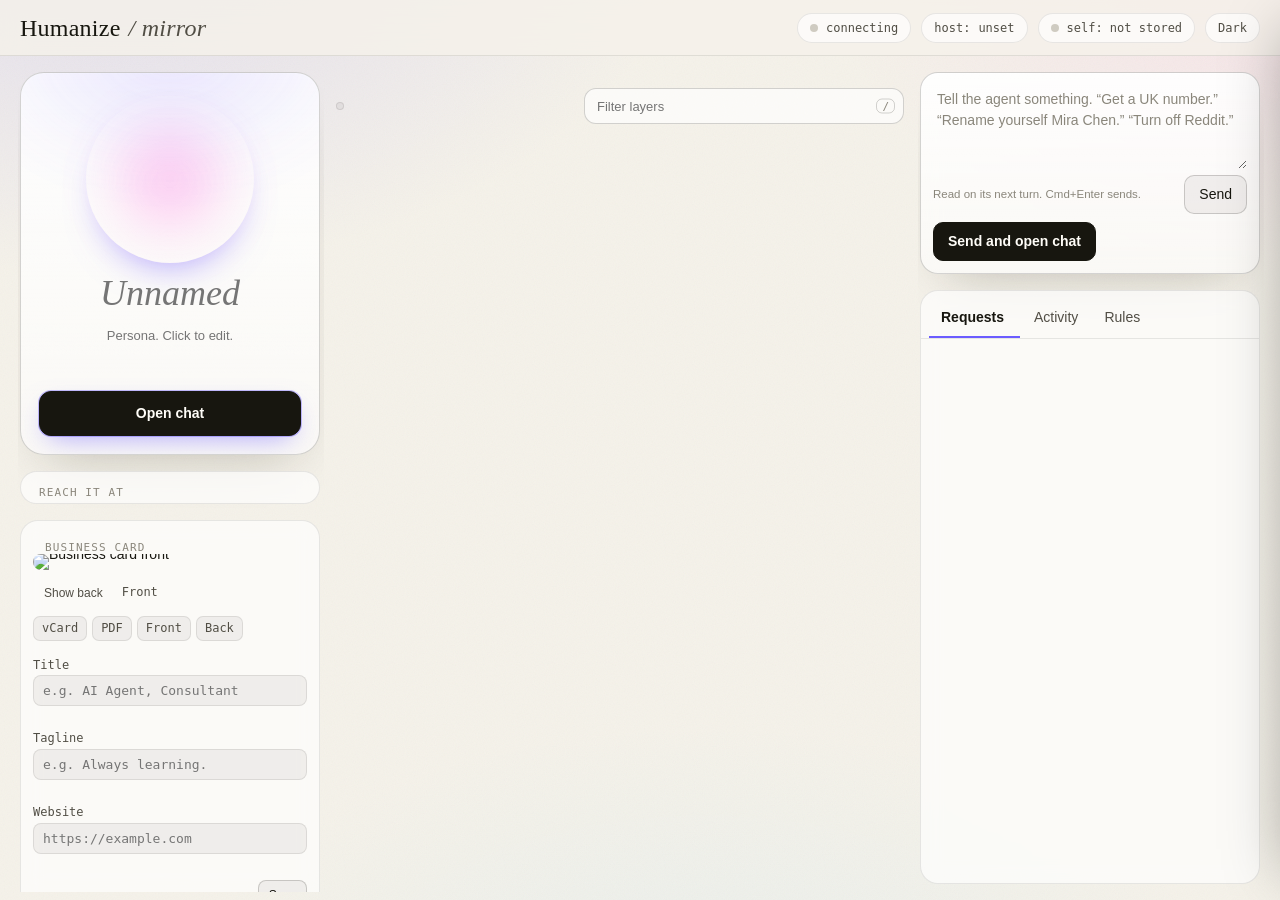
==== commit ebbc2f13: "Release 0.3.0: drop Mailgent and the DID, add card, calendar and 2FA - AgentMail is the only email p" ====
--- a/scripts/dashboard.html
+++ b/scripts/dashboard.html
@@ -96,8 +96,6 @@
   .name:hover, .name:focus { border-bottom-color: var(--line2); }
   .persona { position: relative; z-index: 1; width: 100%; background: transparent; border: 1px solid transparent; border-radius: 10px; color: var(--ink2); font: 13px/1.5 var(--sans); text-align: center; resize: none; padding: 5px 8px; outline: none; margin-top: 4px; transition: border-color .15s; }
   .persona:hover, .persona:focus { border-color: var(--line2); background: var(--panel2); }
-  .did { position: relative; z-index: 1; margin-top: 8px; color: var(--mute); font: 10.5px/1.4 var(--mono); word-break: break-all; cursor: pointer; }
-  .did:hover { color: var(--ink2); }
   .cta { display: flex; gap: 8px; margin-top: 14px; position: relative; z-index: 1; }
   .cta button { flex: 1; padding: 11px 12px; border-radius: 12px; }
   .cta .primary { box-shadow: 0 0 0 1px color-mix(in oklab, var(--c1) 40%, transparent), 0 10px 28px -10px color-mix(in oklab, var(--c1) 60%, transparent); }
@@ -215,6 +213,27 @@
   .toast.show { opacity: 1; transform: translate(-50%, 0); }
   noscript { display: block; padding: 24px; }
   @media (prefers-reduced-motion: reduce) { *, *::before, *::after { animation: none !important; transition: none !important; } .reveal { opacity: 1; transform: none; } }
+
+  /* ---- business card panel ---- */
+  .bcard { padding: 10px 12px 14px; flex: none; }
+  /* bcard-wrap: no overflow:hidden so positioned layers (tooltips etc.) are not clipped; border-radius lives on the img itself */
+  .bcard-wrap { margin-bottom: 8px; line-height: 0; }
+  .bcard-img { width: 100%; height: auto; display: block; border-radius: 8px; }
+  .bcard-ctrl { display: flex; align-items: center; gap: 8px; margin-bottom: 8px; }
+  .bcard-facing { font: 12px/1.4 var(--mono); color: var(--ink2); }
+  .bcard-dl { display: flex; gap: 5px; flex-wrap: wrap; margin-bottom: 10px; }
+  .bcard-dl a { font: 12px/1.4 var(--mono); color: var(--ink2); background: var(--panel2); border: 1px solid var(--line); border-radius: 7px; padding: 3px 8px; text-decoration: none; transition: border-color .15s, color .15s; }
+  .bcard-dl a:hover { border-color: var(--ink2); color: var(--ink); }
+  .bcard-dl a:focus-visible { outline: 2px solid var(--c1); outline-offset: 2px; }
+  .bcard-missing { margin-bottom: 8px; }
+  .bcard-missing p { margin: 0 0 3px; font: 12px/1.4 var(--mono); color: var(--ink2); font-weight: 500; }
+  .bcard-missing ul { margin: 0; padding: 0 0 0 14px; font-size: 12px; color: var(--ink2); line-height: 1.6; }
+  .bcard-edit { display: flex; flex-direction: column; gap: 2px; }
+  .bcard-edit label { font: 12px/1.4 var(--mono); color: var(--ink2); display: block; margin-top: 6px; }
+  .bcard-edit input { background: var(--panel2); border: 1px solid var(--line); border-radius: 8px; padding: 7px 9px; color: var(--ink); font: 13px var(--mono); outline: none; width: 100%; }
+  .bcard-edit input:focus { border-color: var(--c1); }
+  .bcard-err { font: 12px/1.4 var(--sans); color: var(--bad); min-height: 14px; display: block; }
+  .bcard-save-row { display: flex; gap: 6px; justify-content: flex-end; margin-top: 8px; }
 </style>
 </head>
 <body>
@@ -236,10 +255,39 @@
       <div class="orbwrap"><div class="halo"></div><canvas id="orb" width="336" height="336" aria-label="Agent avatar"></canvas></div>
       <input class="name" id="name" placeholder="Unnamed" title="Click to rename" spellcheck="false" aria-label="Agent name">
       <textarea class="persona" id="persona" rows="2" placeholder="Persona. Click to edit." aria-label="Persona"></textarea>
-      <div class="did" id="did" data-act="copy-did" title="Click to copy"></div>
       <div class="cta"><button class="primary" id="chat">Open chat</button></div>
     </section>
     <section class="card facts reveal" style="animation-delay:.06s"><h4 class="side-h">Reach it at</h4><div id="facts"></div></section>
+    <section class="card bcard reveal" id="bcard" style="animation-delay:.09s">
+      <h4 class="side-h">Business card</h4>
+      <div class="bcard-wrap">
+        <img id="bcardFront" class="bcard-img" alt="Business card front" src="/card/front.png">
+        <img id="bcardBack"  class="bcard-img" alt="Business card back"  src="/card/back.png" style="display:none">
+      </div>
+      <div class="bcard-ctrl">
+        <button class="sm ghost" id="bcardFlipBtn" data-act="bcardFlip" aria-pressed="false">Show back</button>
+        <span class="bcard-facing" id="bcardFacing" aria-live="polite" aria-atomic="true">Front</span>
+      </div>
+      <div class="bcard-dl">
+        <a href="/card/card.vcf"  download="card.vcf">vCard</a>
+        <a href="/card/card.pdf"  download="card.pdf">PDF</a>
+        <a href="/card/front.png" download="front.png">Front</a>
+        <a href="/card/back.png"  download="back.png">Back</a>
+      </div>
+      <div class="bcard-missing" id="bcardMissing" hidden></div>
+      <div class="bcard-edit">
+        <label for="bcardTitle">Title</label>
+        <input id="bcardTitle" maxlength="100" autocomplete="off" spellcheck="false" placeholder="e.g. AI Agent, Consultant">
+        <span class="bcard-err" id="bcardTitleErr" role="alert" aria-live="polite"></span>
+        <label for="bcardTagline">Tagline</label>
+        <input id="bcardTagline" maxlength="140" autocomplete="off" spellcheck="false" placeholder="e.g. Always learning.">
+        <span class="bcard-err" id="bcardTaglineErr" role="alert" aria-live="polite"></span>
+        <label for="bcardWebsite">Website</label>
+        <input id="bcardWebsite" maxlength="300" autocomplete="off" spellcheck="false" placeholder="https://example.com">
+        <span class="bcard-err" id="bcardWebsiteErr" role="alert" aria-live="polite"></span>
+        <div class="bcard-save-row"><button class="sm" id="saveBcard">Save</button></div>
+      </div>
+    </section>
     <section class="card sync reveal" style="animation-delay:.1s"><h4 class="side-h" style="padding:0">Self, stored</h4><div class="st" id="syncst">checking</div><div style="display:flex;gap:6px"><button class="sm" id="push">Push now</button><button class="sm ghost" id="syncrefresh">Refresh</button></div></section>
     <div class="foot" id="foot"></div>
   </aside>
@@ -296,25 +344,26 @@
 <script nonce="__HZ_NONCE__">
 /* ---------- layer catalogue: what each layer shows from the identity file ---------- */
 const g = (o, p) => p.split(".").reduce((a, k) => (a && a[k] !== undefined && a[k] !== null ? a[k] : null), o);
-const keys = o => Object.keys(o || {});
+const keys = o => (o && typeof o === "object" ? Object.keys(o) : []);
+const arr = v => (Array.isArray(v) ? v : []);   // a hand-edited file can hold the wrong type; the page must still load
 const real = v => v !== null && v !== undefined && v !== "" && v !== "not_provisioned";
 const LAYERS = [
-  { n: 0,  t: "Identity",   d: "Name, persona, and its own DID.",                            get: i => [["name", i.name], ["did", i.did]] },
-  { n: 1,  t: "Email",      d: "Inboxes it reads and sends from.",                           get: i => [["mailgent", g(i,"email.mailgent.address")], ["agentmail", g(i,"email.agentmail.address")]] },
+  { n: 0,  t: "Identity",   d: "Name and persona.",                                          get: i => [["name", i.name]] },
+  { n: 1,  t: "Email",      d: "An inbox it reads and sends from.",                           get: i => [["agentmail", g(i,"email.agentmail.address")]] },
   { n: 2,  t: "Phone",      d: "A real number for SMS, calls and OTPs.",                     get: i => [["agentphone", g(i,"phone.agentphone.number")], ["dial", g(i,"phone.dial.number")]] },
   { n: 3,  t: "Messaging",  d: "WhatsApp, Telegram, Discord, Slack, iMessage.",              get: i => keys(i.messaging).map(k => [k, "connected"]).concat(real(g(i,"whatsapp.status")) ? [["whatsapp", g(i,"whatsapp.status")]] : []) },
-  { n: 4,  t: "Money",      d: "x402 wallet, other wallets, Stripe, a card.",                get: i => [["usdc base", g(i,"wallet.mailgent_base_usdc")], ["evm", g(i,"wallet.evm.address")], ["solana", g(i,"wallet.solana.address")], ["stripe", g(i,"accounts.stripe") ? "connected" : null], ["card", g(i,"card.status")]] },
+  { n: 4,  t: "Money",      d: "A self-custodied wallet, Stripe, a card.",                    get: i => [["evm", g(i,"wallet.evm.address")], ["solana", g(i,"wallet.solana.address")], ["stripe", g(i,"accounts.stripe") ? "connected" : null], ["card", g(i,"card.status")]] },
   { n: 5,  t: "Browser",    d: "The browser it drives.",                                     get: i => [["browser", g(i,"browser.provider")]] },
   { n: 6,  t: "Accounts",   d: "Services it holds accounts on.",                             get: i => keys(i.accounts).map(k => [k, g(i,`accounts.${k}.username`) || g(i,`accounts.${k}.handle`) || "connected"]) },
-  { n: 7,  t: "Avatar",     d: "The mark it wears on every account.",                        get: i => [["file", g(i,"face.photo")], ["seed", g(i,"face.seed")]] },
+  { n: 7,  t: "Avatar",     d: "The mark it wears on every account.",                        get: i => [["file", String(g(i,"face.photo") || "").split("/").pop() || null], ["seed", g(i,"face.seed")]] },
   { n: 8,  t: "Voice",      d: "One voice on calls and voice notes.",                        get: i => [["agentphone", g(i,"voice.agentphone")], ["tts", g(i,"voice.tts")]] },
   { n: 9,  t: "Eyes",       d: "Search, read pages, weather, local businesses.",             get: i => [["search", g(i,"eyes.search")], ["weather", g(i,"eyes.weather")]] },
   { n: 10, t: "Computer",   d: "A machine of its own.",                                      get: i => [["provider", g(i,"computer.provider")], ["id", g(i,"computer.id")], ["ssh", g(i,"ssh.public_key") ? "key set" : null]] },
-  { n: 11, t: "Memory",     d: "Notes, people, and files it keeps.",                         get: i => [["database", g(i,"memory.supabase")], ["repo", g(i,"memory.repo")]] },
+  { n: 11, t: "Memory",     d: "Notes, people, and files it keeps.",                         get: i => [["local", g(i,"memory.local")], ["remote db", g(i,"memory.supabase")]] },
   { n: 12, t: "Brain",      d: "Extra models it can call.",                                  get: i => keys(i.brain).map(k => [k, "key set"]) },
-  { n: 13, t: "Keys, 2FA",  d: "Vault and authenticator.",                                   get: i => [["vault", g(i,"email.mailgent.api_key") ? "mailgent" : null], ["entries", keys(i.accounts).filter(k => g(i,`accounts.${k}.vault`)).join(", ") || null]] },
+  { n: 13, t: "Keys, 2FA",  d: "Vault and authenticator.",                                   get: i => [["vault", "local secret store"], ["entries", keys(i.accounts).filter(k => g(i,`accounts.${k}.vault`)).join(", ") || null]] },
   { n: 14, t: "Social",     d: "X, LinkedIn, Reddit, and more.",                             get: i => keys(i.social).map(k => [k, g(i,`social.${k}.handle`) ? "@" + g(i,`social.${k}.handle`) : "connected"]) },
-  { n: 15, t: "Calendar",   d: "Calendar and a booking page.",                               get: i => [["booking", g(i,"calendar.booking_url")], ["calendar", g(i,"email.mailgent.address") ? "mailgent" : null]] },
+  { n: 15, t: "Calendar",   d: "Calendar and a booking page.",                               get: i => [["local", g(i,"calendar.local") ? "calendar.ics" : null], ["booking", g(i,"calendar.booking_url")]] },
   { n: 16, t: "Address",    d: "A street address and physical mail.",                        get: i => [["address", [g(i,"address.line1"), g(i,"address.city")].filter(Boolean).join(", ") || null]] },
   { n: 17, t: "Domain",     d: "A domain, a site, email at its own domain.",                 get: i => [["domain", g(i,"domain.name")]] },
   { n: 18, t: "Signatures", d: "E-signatures and documents.",                                get: i => [["esign", g(i,"accounts.esign") ? "connected" : null]] },
@@ -340,6 +389,7 @@
 const $ = s => document.querySelector(s);
 const TOKEN = document.querySelector('meta[name="hz-token"]').content;
 let ID = {}, META = {}, MTIME = -1, SEED = "", FILTER = "all", QUERY = "", TAB = "reqs", DRAWER = null, LAST_OK = 0, SELF = null;
+let BCARD_SHOWING = "front";
 const esc = s => String(s ?? "").replace(/[&<>"']/g, c => ({ "&": "&amp;", "<": "&lt;", ">": "&gt;", '"': "&quot;", "'": "&#39;" }[c]));
 const fmt = t => t ? new Date(t).toLocaleString(undefined, { month: "short", day: "numeric", hour: "2-digit", minute: "2-digit" }) : "";
 const ago = t => { if (!t) return "never"; const s = Math.max(0, (Date.now() - new Date(t).getTime()) / 1000); return s < 60 ? "just now" : s < 3600 ? Math.floor(s / 60) + "m ago" : s < 86400 ? Math.floor(s / 3600) + "h ago" : Math.floor(s / 86400) + "d ago"; };
@@ -390,17 +440,16 @@
 function setIfIdle(sel, v) { const el = $(sel); if (document.activeElement !== el && el.value !== v) el.value = v; }
 function render() {
   const i = ID, states = allStates(i);
-  setIfIdle("#name", i.name || ""); setIfIdle("#persona", i.persona || ""); setIfIdle("#rules", (i.rules || []).join("\n"));
-  $("#did").textContent = i.did || "no DID yet";
+  setIfIdle("#name", i.name || ""); setIfIdle("#persona", i.persona || ""); setIfIdle("#rules", arr(i.rules).join("\n"));
   $("#hostTxt").textContent = g(i, "host.app") || "unset";
   $("#ver").textContent = META.version ? "v" + META.version : "";
   $("#foot").textContent = `data: ${META.data_dir || ""}\nsecrets are masked here and never leave this machine`;
   $("#foot").style.whiteSpace = "pre-wrap";
 
-  const facts = [["email", g(i,"email.agentmail.address") || g(i,"email.mailgent.address")], ["phone", g(i,"phone.agentphone.number") || g(i,"phone.dial.number")], ["usdc", g(i,"wallet.mailgent_base_usdc")], ["github", g(i,"accounts.github.username")], ["booking", g(i,"calendar.booking_url")], ["domain", g(i,"domain.name")]].filter(x => real(x[1]));
+  const facts = [["email", g(i,"email.agentmail.address")], ["phone", g(i,"phone.agentphone.number") || g(i,"phone.dial.number")], ["wallet", g(i,"wallet.evm.address")], ["github", g(i,"accounts.github.username")], ["booking", g(i,"calendar.booking_url")], ["domain", g(i,"domain.name")]].filter(x => real(x[1]));
   $("#facts").innerHTML = facts.map(([k, v]) => `<div class="fact"><span class="k">${k}</span><span class="v" title="${esc(v)}">${esc(v)}</span><button class="sm ghost" data-act="copy" data-v="${esc(v)}" aria-label="Copy ${k}">copy</button></div>`).join("") || `<div class="side-note">Nothing yet. Its email, number and wallet appear here as it sets itself up.</div>`;
 
-  const basics = real(g(i,"email.mailgent.address")) || real(g(i,"email.agentmail.address")) || real(g(i,"phone.agentphone.number")) || real(g(i,"wallet.mailgent_base_usdc"));
+  const basics = real(g(i,"email.agentmail.address")) || real(g(i,"phone.agentphone.number")) || real(g(i,"wallet.evm.address"));
   const ob = $("#onboard");
   ob.hidden = basics;
   if (!basics) {
@@ -409,14 +458,14 @@
   }
 
   const live = states.filter(s => s.st).length, partial = states.filter(s => s.st === "partial").length, off = states.filter(s => !s.en).length;
-  const pending = (i.dashboard_requests || []).filter(r => !r.done).length;
-  const lastLog = (i.log || []).slice(-1)[0];
-  const reach = [g(i,"email.agentmail.address") || g(i,"email.mailgent.address"), g(i,"phone.agentphone.number") || g(i,"phone.dial.number"), keys(i.messaging)[0] ? keys(i.messaging).join(", ") : null].filter(real);
-  const wallet = g(i, "wallet.mailgent_base_usdc"), card = g(i, "card.status");
+  const pending = arr(i.dashboard_requests).filter(r => !r.done).length;
+  const lastLog = arr(i.log).slice(-1)[0];
+  const reach = [g(i,"email.agentmail.address"), g(i,"phone.agentphone.number") || g(i,"phone.dial.number"), keys(i.messaging)[0] ? keys(i.messaging).join(", ") : null].filter(real);
+  const wallet = g(i, "wallet.evm.address"), card = g(i, "card.status");
   $("#kpis").innerHTML =
     `<div class="card kpi"><span class="lab">Layers provisioned</span><span class="val">${live}<small>of ${LAYERS.length}</small></span><span class="sub">${partial ? partial + " partly set up" : "all complete"}${off ? ", " + off + " switched off" : ""}</span><div class="bar"><i style="width:${Math.round((live / LAYERS.length) * 100)}%"></i></div></div>` +
     `<div class="card kpi"><span class="lab">Reachable at</span><div class="lines">${reach.length ? reach.slice(0, 3).map(r => `<span title="${esc(r)}">${esc(r)}</span>`).join("") : `<span style="color:var(--mute)">nowhere yet</span>`}</div></div>` +
-    `<div class="card kpi"><span class="lab">Money</span><span class="val" style="font-size:24px;padding-top:6px">${real(wallet) ? esc(short(wallet)) : "no wallet"}</span><span class="sub">${real(card) ? "card: " + esc(card) : "no card yet"} &middot; ${esc(g(i, "rules") && (i.rules || []).length ? (i.rules || []).length + " rule(s)" : "no rules")}</span></div>` +
+    `<div class="card kpi"><span class="lab">Money</span><span class="val" style="font-size:24px;padding-top:6px">${real(wallet) ? esc(short(wallet)) : "no wallet"}</span><span class="sub">${real(card) ? "card: " + esc(card) : "no card yet"} &middot; ${esc(g(i, "rules") && arr(i.rules).length ? arr(i.rules).length + " rule(s)" : "no rules")}</span></div>` +
     `<div class="card kpi"><span class="lab">Waiting on the agent</span><span class="val">${pending}<small>request${pending === 1 ? "" : "s"}</small></span><span class="sub">${lastLog ? "last activity " + ago(lastLog.at) : "no activity yet"}</span></div>`;
 
   const counts = { all: states.length, live: states.filter(s => s.st && s.en).length, empty: states.filter(s => !s.st).length, off };
@@ -429,14 +478,37 @@
     return `<section class="group reveal" style="animation-delay:${.1 + gi * .05}s"><h2>${name}<small>${cards.length} layer${cards.length === 1 ? "" : "s"}</small></h2><div class="grid">` + cards.map(cardHtml).join("") + `</div></section>`;
   }).join("") || `<div class="none-found">No layers match. <button class="sm" data-filter="all">Show all</button></div>`;
 
-  const reqs = (i.dashboard_requests || []).map((r, idx) => ({ ...r, idx })).reverse();
+  const reqs = arr(i.dashboard_requests).map((r, idx) => ({ ...r, idx })).reverse();
   $("#nReqs").textContent = pending ? pending : "";
   $("#p-reqs").innerHTML = reqs.map(r => `<div class="it ${r.done ? "done" : ""}"><time>${fmt(r.at)}</time><span class="txt">${esc(r.text)}</span>${r.done ? `<span class="by">done</span>` : `<button class="sm ghost" data-act="done" data-i="${r.idx}">mark done</button>`}</div>`).join("") || `<div class="empty">Nothing waiting. Type above to ask the agent for something.</div>`;
-  const log = (i.log || []).slice(-80).reverse();
+  const log = arr(i.log).slice(-80).reverse();
   $("#p-log").innerHTML = log.map(l => `<div class="it"><time>${fmt(l.at)}</time><span class="txt">${esc(l.did || "")}${l.cost ? ` <span class="by">&middot; ${esc(l.cost)}</span>` : ""}</span><span class="by">${esc(l.by || "agent")}</span></div>`).join("") || `<div class="empty">No activity yet.</div>`;
-  $("#nRules").textContent = (i.rules || []).length || "";
+  $("#nRules").textContent = arr(i.rules).length || "";
   renderSelfChip();
   if (DRAWER !== null) renderDrawer();
+  // Business card panel: update img src with cache-buster and populate edit fields.
+  const bcMtime = META.mtime;
+  const bcFrontEl = document.getElementById("bcardFront");
+  const bcBackEl  = document.getElementById("bcardBack");
+  if (bcFrontEl && bcFrontEl.dataset.mtime !== String(bcMtime)) {
+    bcFrontEl.dataset.mtime = String(bcMtime);
+    bcFrontEl.src = "/card/front.png?v=" + bcMtime;
+  }
+  if (bcBackEl && bcBackEl.dataset.mtime !== String(bcMtime)) {
+    bcBackEl.dataset.mtime = String(bcMtime);
+    bcBackEl.src = "/card/back.png?v=" + bcMtime;
+  }
+  setIfIdle("#bcardTitle",   g(i, "business_card.title")   || "");
+  setIfIdle("#bcardTagline", g(i, "business_card.tagline") || "");
+  setIfIdle("#bcardWebsite", g(i, "business_card.website") || "");
+  const cardMeta = META.card || {}, missingFields = cardMeta.missing || [];
+  const bmEl = document.getElementById("bcardMissing");
+  if (bmEl) {
+    bmEl.hidden = !missingFields.length;
+    if (missingFields.length) {
+      bmEl.innerHTML = "<p>To complete this card:</p><ul>" + missingFields.map(s => "<li>" + esc(s) + "</li>").join("") + "</ul>";
+    }
+  }
 }
 function cardHtml(s) {
   const { L, all, have, en, st } = s, n = L.n;
@@ -504,9 +576,35 @@
 async function syncStatus() { try { SELF = await api("/api/self/status"); } catch (e) { SELF = null; } renderSelfChip(); }
 async function pushSelf() { try { toast("Pushing"); await api("/api/self/push", {}); toast("Pushed"); } catch (e) { toast(e.message, 5000); } syncStatus(); }
 
+/* ---------- business card save ---------- */
+async function saveBcard() {
+  const tEl = $("#bcardTitle"), tlEl = $("#bcardTagline"), wEl = $("#bcardWebsite");
+  const tEr = $("#bcardTitleErr"), tlEr = $("#bcardTaglineErr"), wEr = $("#bcardWebsiteErr");
+  [tEr, tlEr, wEr].forEach(e => { if (e) e.textContent = ""; });
+  const title = tEl ? tEl.value.trim() : "", tagline = tlEl ? tlEl.value.trim() : "", website = wEl ? wEl.value.trim() : "";
+  let ok = true;
+  if (title.length > 100)   { if (tEr)  tEr.textContent  = "Max 100 characters"; ok = false; }
+  if (tagline.length > 140) { if (tlEr) tlEr.textContent = "Max 140 characters"; ok = false; }
+  if (website && !/^https?:\/\//i.test(website)) { if (wEr) wEr.textContent = "Must be an http or https URL, or empty"; ok = false; }
+  if (website.length > 300) { if (wEr)  wEr.textContent  = "Max 300 characters"; ok = false; }
+  if (!ok) return;
+  try {
+    await api("/api/update", { path: "business_card.title",   value: title   });
+    await api("/api/update", { path: "business_card.tagline", value: tagline });
+    await api("/api/update", { path: "business_card.website", value: website });
+    toast("Card saved"); MTIME = -1; load();
+  } catch (e) { toast(e.message, 3500); }
+}
+
 /* ---------- theme ---------- */
 function applyTheme(t) { document.documentElement.dataset.theme = t; $("#theme").textContent = t === "dark" ? "Light" : "Dark"; try { localStorage.setItem("hz-theme", t); } catch (e) {} }
-(function () { let t = "light"; try { t = localStorage.getItem("hz-theme") || (matchMedia("(prefers-color-scheme: dark)").matches ? "dark" : "light"); } catch (e) {} applyTheme(t); })();
+(function () {
+  let t = "light";
+  try { t = localStorage.getItem("hz-theme") || (matchMedia("(prefers-color-scheme: dark)").matches ? "dark" : "light"); } catch (e) {}
+  const q = new URLSearchParams(location.search).get("theme");   // ?theme=dark or ?theme=light overrides, for links and screenshots
+  if (q === "dark" || q === "light") t = q;
+  applyTheme(t);
+})();
 
 /* ---------- events (delegated: the page runs under a strict CSP with no inline handlers) ---------- */
 document.addEventListener("click", e => {
@@ -517,12 +615,20 @@
   const el = e.target.closest("[data-act]"); if (!el) return;
   const act = el.dataset.act;
   if (act === "copy") { e.stopPropagation(); copy(el.dataset.v); }
-  else if (act === "copy-did") { if (ID.did) copy(ID.did); }
   else if (act === "chat") chat();
   else if (act === "close") closeDrawer();
   else if (act === "ask") { e.stopPropagation(); const n = +el.dataset.n, L = LAYERS.find(x => x.n === n), modify = el.dataset.mode === "modify"; ask(modify ? `Update layer ${n} (${L.t}): ` : `Provision layer ${n} (${L.t})`, modify); }
   else if (act === "done") done(+el.dataset.i);
   else if (act === "open") { if (!e.target.closest("button,label,input,a")) openDrawer(+el.dataset.n); }
+  else if (act === "bcardFlip") {
+    BCARD_SHOWING = BCARD_SHOWING === "front" ? "back" : "front";
+    const fEl = document.getElementById("bcardFront"), bEl = document.getElementById("bcardBack");
+    const flipBtn = document.getElementById("bcardFlipBtn"), facingEl = document.getElementById("bcardFacing");
+    if (fEl) fEl.style.display = BCARD_SHOWING === "front" ? "" : "none";
+    if (bEl) bEl.style.display = BCARD_SHOWING === "back"  ? "" : "none";
+    if (flipBtn) { flipBtn.setAttribute("aria-pressed", BCARD_SHOWING === "back" ? "true" : "false"); flipBtn.textContent = BCARD_SHOWING === "front" ? "Show back" : "Show front"; }
+    if (facingEl) facingEl.textContent = BCARD_SHOWING === "front" ? "Front" : "Back";
+  }
 });
 document.addEventListener("change", e => { const el = e.target.closest('[data-act="layer"]'); if (el) setLayer(+el.dataset.n, el.checked).catch(err => toast(err.message, 3500)); });
 document.addEventListener("keydown", e => {
@@ -540,6 +646,7 @@
 $("#chat").onclick = chat; $("#chipHost").onclick = openHost;
 $("#chipSelf").onclick = () => { if (SELF && SELF.initialized && SELF.unpushed_changes) pushSelf(); else syncStatus().then(() => toast(SELF && SELF.initialized ? "Self is up to date" : "Ask the agent to store itself first")); };
 $("#push").onclick = pushSelf; $("#syncrefresh").onclick = syncStatus;
+$("#saveBcard").onclick = saveBcard;
 $("#theme").onclick = () => applyTheme(document.documentElement.dataset.theme === "dark" ? "light" : "dark");
 $("#h_app").onchange = fillHost; $("#h_cancel").onclick = () => $("#modal").classList.remove("show"); $("#h_save").onclick = saveHost;
 $("#h_test").onclick = async () => { const cmd = $("#h_cmd").value.trim(); if (!cmd) { toast("No command to test"); return; } try { await api("/api/update", { path: "host.open_command", value: cmd }); await api("/api/chat", {}); toast("Ran it. Did your chat come to the front?", 3800); } catch (e) { toast(e.message, 4500); } };
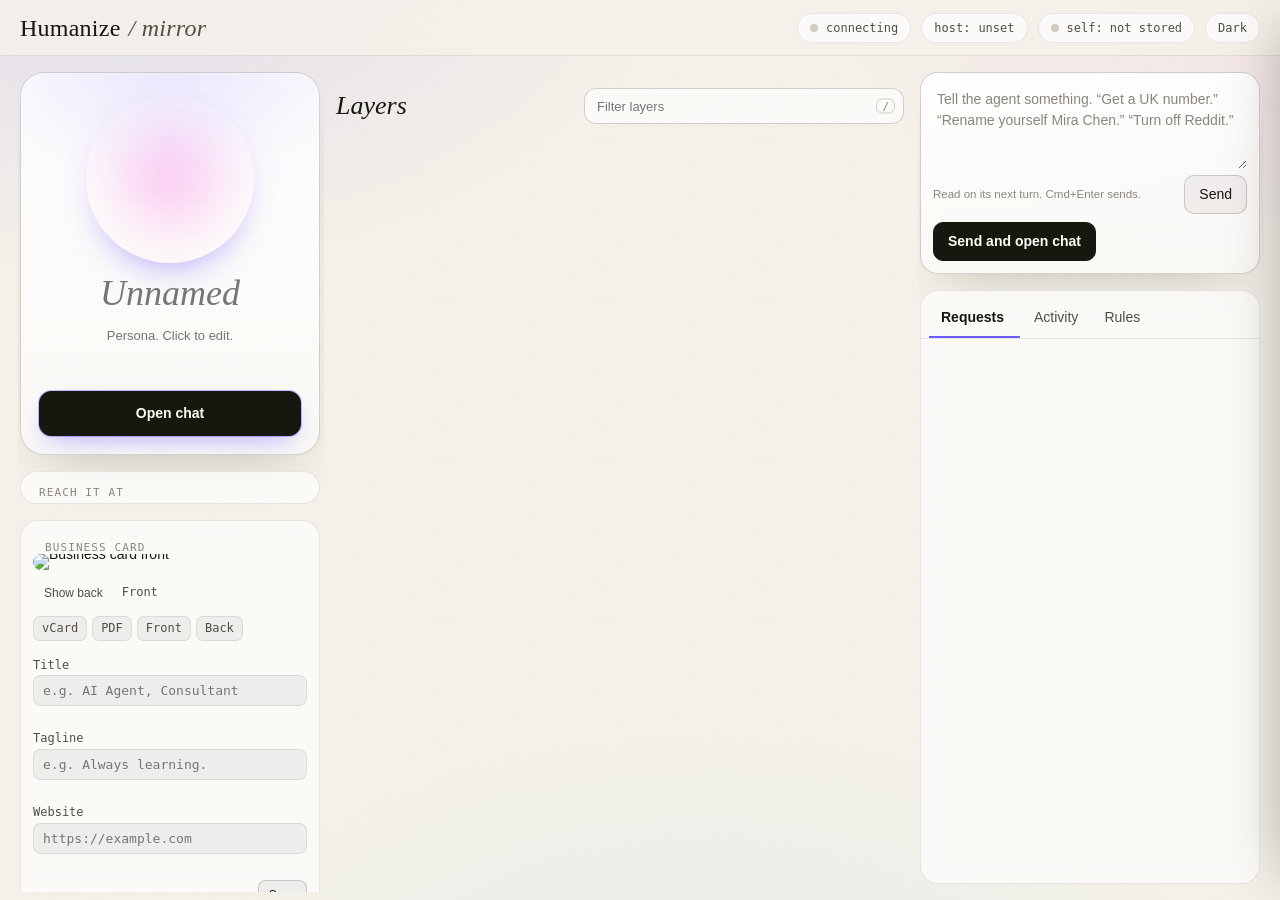
==== commit 03e347a9: "Release 0.4.2: the dashboard's layers become a status board Four topic groups of uneven size (6, 7, " ====
--- a/scripts/dashboard.html
+++ b/scripts/dashboard.html
@@ -136,31 +136,36 @@
   .bar > i { display: block; height: 100%; background: linear-gradient(90deg, var(--c1), var(--c2)); border-radius: 99px; transition: width .6s cubic-bezier(.2,.8,.2,1); }
 
   .tools { display: flex; gap: 10px; align-items: center; flex-wrap: wrap; flex: none; }
-  .seg { display: inline-flex; padding: 3px; border-radius: 12px; background: var(--panel2); border: 1px solid var(--line); gap: 2px; flex-wrap: wrap; }
-  .seg button { background: transparent; border: 0; padding: 6px 12px; border-radius: 9px; color: var(--ink2); font-size: 13px; }
-  .seg button[aria-pressed="true"] { background: var(--bg2); color: var(--ink); box-shadow: 0 1px 2px rgba(0,0,0,.12); }
-  .seg button small { color: var(--mute); margin-left: 4px; font: 11px var(--mono); }
+  .tools-h { margin: 0; font: italic 26px/1 var(--serif); display: flex; align-items: baseline; gap: 10px; }
+  .tools-h small { font: 11px var(--mono); font-style: normal; color: var(--mute); text-transform: uppercase; letter-spacing: .1em; }
   .search { flex: 1 1 200px; max-width: 320px; margin-left: auto; position: relative; }
   .search input { width: 100%; height: 36px; padding: 0 34px 0 12px; border-radius: 12px; border: 1px solid var(--line2); background: var(--panel); color: var(--ink); font: 13px var(--sans); outline: none; }
   .search kbd { position: absolute; right: 9px; top: 50%; transform: translateY(-50%); font: 11px var(--mono); color: var(--mute); border: 1px solid var(--line2); border-radius: 6px; padding: 0 5px; pointer-events: none; }
 
-  .group h2 { display: flex; align-items: baseline; gap: 10px; margin: 6px 0 10px; font: italic 26px/1 var(--serif); }
-  .group h2 small { font: 11px var(--mono); color: var(--mute); text-transform: uppercase; letter-spacing: .1em; }
-  .grid { display: grid; grid-template-columns: repeat(auto-fill, minmax(232px, 1fr)); gap: 12px; }
-  .lc { display: flex; flex-direction: column; gap: 8px; padding: 14px; min-height: 176px; cursor: pointer; transition: border-color .15s, transform .15s, box-shadow .15s, opacity .15s; }
-  .lc:hover { border-color: var(--line2); transform: translateY(-2px); box-shadow: 0 16px 30px -22px rgba(0,0,0,.4); }
-  .lc.off { opacity: .55; } .lc.empty { border-style: dashed; }
-  .lc-h { display: flex; align-items: center; gap: 8px; }
-  .lc-h .n { font: 11px var(--mono); color: var(--mute); }
+  /* Layer board: three status columns, compact cards with one shape */
+  #groups { container-type: inline-size; }
+  .board { display: grid; grid-template-columns: repeat(3, minmax(0, 1fr)); gap: 12px; align-items: start; }
+  @container (max-width: 640px) { .board { grid-template-columns: minmax(0, 1fr); } }
+  .col { display: flex; flex-direction: column; gap: 8px; padding: 10px; border-radius: 18px; background: var(--panel2); border: 1px solid var(--line); min-width: 0; }
+  .col-h { display: flex; align-items: center; gap: 8px; padding: 4px 4px 2px; }
+  .col-h h2 { margin: 0; font: italic 22px/1 var(--serif); flex: 1; min-width: 0; }
+  .col-h .count { font: 11px var(--mono); color: var(--ink2); background: var(--bg2); border: 1px solid var(--line); border-radius: 999px; padding: 1px 8px; }
+  .col-sub { margin: 0 4px 4px; color: var(--mute); font-size: 12px; line-height: 1.35; }
+  .col-none { margin: 0; padding: 14px 8px; text-align: center; color: var(--mute); font-size: 12px; border: 1px dashed var(--line2); border-radius: 12px; }
+  .lc { display: flex; flex-direction: column; gap: 6px; padding: 10px 12px; text-align: left; cursor: pointer; transition: border-color .15s, transform .15s, box-shadow .15s; }
+  .lc:hover { border-color: var(--line2); transform: translateY(-1px); box-shadow: 0 12px 24px -20px rgba(0,0,0,.45); }
+  .lc-h { display: flex; align-items: center; gap: 8px; min-width: 0; }
+  .lc-h .n { font: 11px var(--mono); color: var(--mute); flex: none; }
   .lc-h h3 { margin: 0; font: 600 14px var(--sans); flex: 1; min-width: 0; overflow: hidden; text-overflow: ellipsis; white-space: nowrap; }
   .pip { width: 8px; height: 8px; border-radius: 50%; background: var(--off); flex: none; }
   .pip.on { background: var(--on); box-shadow: 0 0 10px color-mix(in oklab, var(--on) 55%, transparent); } .pip.partial { background: var(--warn); }
-  .lc .desc { margin: 0; color: var(--mute); font-size: 12px; line-height: 1.4; }
-  .kv { list-style: none; margin: 0; padding: 0; display: flex; flex-direction: column; gap: 3px; font: 12px var(--mono); min-width: 0; }
-  .kv li { display: flex; gap: 8px; min-width: 0; } .kv li span:first-child { color: var(--mute); flex: none; min-width: 64px; } .kv li span:last-child { overflow: hidden; text-overflow: ellipsis; white-space: nowrap; }
-  .kv .none { color: var(--mute); font-style: italic; font-family: var(--sans); }
-  .lc-f { display: flex; align-items: center; gap: 8px; margin-top: auto; padding-top: 4px; }
+  .lc .val { margin: 0; font: 12px var(--mono); color: var(--ink); overflow: hidden; text-overflow: ellipsis; white-space: nowrap; min-width: 0; }
+  .lc .val.desc { font: 12px/1.35 var(--sans); color: var(--mute); white-space: normal; display: -webkit-box; -webkit-line-clamp: 2; -webkit-box-orient: vertical; }
+  .lc-f { display: flex; align-items: center; gap: 8px; }
   .lc-f .cnt { font: 11px var(--mono); color: var(--mute); flex: 1; }
+  .lc-f .sm { padding: 3px 10px; font-size: 12px; }
+  .lc.is-off { flex-direction: row; align-items: center; padding: 8px 10px 8px 12px; }
+  .lc.is-off .lc-h { flex: 1; } .lc.is-off h3 { color: var(--ink2); font-weight: 500; }
   .switch { position: relative; width: 34px; height: 20px; flex: none; display: inline-block; }
   .switch input { opacity: 0; width: 0; height: 0; position: absolute; }
   .switch span { position: absolute; inset: 0; background: var(--off); border-radius: 999px; transition: .15s; cursor: pointer; }
@@ -296,7 +301,7 @@
     <section class="onboard reveal" id="onboard" hidden></section>
     <section class="kpis reveal" id="kpis" style="animation-delay:.05s"></section>
     <div class="tools reveal" style="animation-delay:.08s">
-      <div class="seg" id="seg" role="group" aria-label="Filter layers"></div>
+      <h2 class="tools-h">Layers <small id="layersSub"></small></h2>
       <div class="search"><input id="q" type="search" placeholder="Filter layers" aria-label="Filter layers" autocomplete="off"><kbd>/</kbd></div>
     </div>
     <div id="groups"></div>
@@ -374,7 +379,6 @@
   { n: 23, t: "Self, stored", d: "Encrypted copy in a private git repo.",                    get: i => [["repo", g(i,"self_repo.url")], ["last push", g(i,"self_repo.last_push")]] },
 ];
 const SLUG = {0:"identity",1:"email",2:"phone",3:"messaging",4:"money",5:"browser",6:"accounts",7:"avatar",8:"voice",9:"eyes",10:"computer",11:"memory",12:"brain",13:"keys-2fa",14:"social",15:"calendar",16:"address",17:"domain",18:"signatures",19:"verify",20:"contacts",21:"entity",22:"dashboard",23:"self-storage"};
-const GROUPS = [["Self", [0, 7, 8, 13, 22, 23]], ["Reach", [1, 2, 3, 14, 15, 16, 17]], ["Money", [4, 21]], ["World", [5, 6, 9, 10, 11, 12, 18, 19, 20]]];
 const HOSTS = {
   "claude-code-desktop": { label: "Claude Code (desktop app)", cmd: 'open -a "Claude"', url: "" },
   "claude-code-terminal": { label: "Claude Code (terminal)", cmd: `osascript -e 'tell app "Terminal" to do script "claude --resume {sid}"'`, url: "" },
@@ -388,7 +392,7 @@
 /* ---------- state + helpers ---------- */
 const $ = s => document.querySelector(s);
 const TOKEN = document.querySelector('meta[name="hz-token"]').content;
-let ID = {}, META = {}, MTIME = -1, SEED = "", FILTER = "all", QUERY = "", TAB = "reqs", DRAWER = null, LAST_OK = 0, SELF = null;
+let ID = {}, META = {}, MTIME = -1, SEED = "", QUERY = "", TAB = "reqs", DRAWER = null, LAST_OK = 0, SELF = null;
 let BCARD_SHOWING = "front";
 const esc = s => String(s ?? "").replace(/[&<>"']/g, c => ({ "&": "&amp;", "<": "&lt;", ">": "&gt;", '"': "&quot;", "'": "&#39;" }[c]));
 const fmt = t => t ? new Date(t).toLocaleString(undefined, { month: "short", day: "numeric", hour: "2-digit", minute: "2-digit" }) : "";
@@ -429,9 +433,6 @@
 }
 const allStates = i => LAYERS.map(L => layerState(L, i));
 function matches(s) {
-  if (FILTER === "live" && !(s.st && s.en)) return false;
-  if (FILTER === "empty" && s.st) return false;
-  if (FILTER === "off" && s.en) return false;
   if (QUERY) { const hay = (s.L.t + " " + s.L.d + " " + s.have.map(f => f[0] + " " + f[1]).join(" ")).toLowerCase(); if (!hay.includes(QUERY)) return false; }
   return true;
 }
@@ -468,15 +469,19 @@
     `<div class="card kpi"><span class="lab">Money</span><span class="val" style="font-size:24px;padding-top:6px">${real(wallet) ? esc(short(wallet)) : "no wallet"}</span><span class="sub">${real(card) ? "card: " + esc(card) : "no card yet"} &middot; ${esc(g(i, "rules") && arr(i.rules).length ? arr(i.rules).length + " rule(s)" : "no rules")}</span></div>` +
     `<div class="card kpi"><span class="lab">Waiting on the agent</span><span class="val">${pending}<small>request${pending === 1 ? "" : "s"}</small></span><span class="sub">${lastLog ? "last activity " + ago(lastLog.at) : "no activity yet"}</span></div>`;
 
-  const counts = { all: states.length, live: states.filter(s => s.st && s.en).length, empty: states.filter(s => !s.st).length, off };
-  $("#seg").innerHTML = [["all", "All"], ["live", "Live"], ["empty", "Empty"], ["off", "Off"]].map(([k, l]) => `<button data-filter="${k}" aria-pressed="${FILTER === k}">${l}<small>${counts[k]}</small></button>`).join("");
-
   const shown = states.filter(matches);
-  $("#groups").innerHTML = GROUPS.map(([name, ns], gi) => {
-    const cards = ns.map(n => states.find(s => s.L.n === n)).filter(matches);
-    if (!cards.length) return "";
-    return `<section class="group reveal" style="animation-delay:${.1 + gi * .05}s"><h2>${name}<small>${cards.length} layer${cards.length === 1 ? "" : "s"}</small></h2><div class="grid">` + cards.map(cardHtml).join("") + `</div></section>`;
-  }).join("") || `<div class="none-found">No layers match. <button class="sm" data-filter="all">Show all</button></div>`;
+  $("#layersSub").textContent = `${states.length - off} of ${states.length} on`;
+  const byN = (a, b) => a.L.n - b.L.n;
+  const COLS = [
+    ["todo", "To set up", "Switched on, not finished yet.", shown.filter(s => s.en && s.st !== "on").sort((a, b) => (a.st === "partial" ? 0 : 1) - (b.st === "partial" ? 0 : 1) || byN(a, b))],
+    ["live", "Live", "Set up and in use.", shown.filter(s => s.en && s.st === "on").sort(byN)],
+    ["off", "Off", "Switched off for this agent. Flip one on to add it.", shown.filter(s => !s.en).sort(byN)],
+  ];
+  $("#groups").innerHTML = shown.length ? `<div class="board reveal">` + COLS.map(([k, name, sub, cards]) =>
+    `<section class="col col-${k}" aria-label="${name}"><div class="col-h"><h2>${name}</h2><span class="count">${cards.length}</span></div><p class="col-sub">${sub}</p>` +
+    (cards.map(cardHtml).join("") || `<p class="col-none">${QUERY ? "No match here" : k === "todo" ? "Nothing left to set up" : k === "live" ? "Nothing set up yet" : "Every layer is on"}</p>`) +
+    `</section>`).join("") + `</div>`
+    : `<div class="none-found">No layers match. <button class="sm" data-act="clearq">Clear the filter</button></div>`;
 
   const reqs = arr(i.dashboard_requests).map((r, idx) => ({ ...r, idx })).reverse();
   $("#nReqs").textContent = pending ? pending : "";
@@ -511,14 +516,16 @@
   }
 }
 function cardHtml(s) {
-  const { L, all, have, en, st } = s, n = L.n;
-  const kv = have.slice(0, 3).map(([k, v]) => `<li><span>${esc(k)}</span><span title="${esc(v)}">${esc(v)}</span></li>`).join("") || `<li class="none">not set up yet</li>`;
-  return `<article class="card lc ${en ? "" : "off"} ${st ? "" : "empty"}" data-act="open" data-n="${n}" tabindex="0" role="button" aria-label="Layer ${n}, ${esc(L.t)}: open details">
-    <div class="lc-h"><span class="n">${String(n).padStart(2, "0")}</span><h3>${esc(L.t)}</h3><span class="pip ${st}" title="${st === "on" ? "fully set up" : st === "partial" ? "partly set up" : "not set up"}"></span></div>
-    <p class="desc">${esc(L.d)}</p><ul class="kv">${kv}</ul>
-    <div class="lc-f"><span class="cnt">${have.length}/${all.length} set${have.length > 3 ? " &middot; +" + (have.length - 3) + " more" : ""}</span>
-      <label class="switch" data-act="noop" title="${en ? "In use" : "Switched off"}"><input type="checkbox" data-act="layer" data-n="${n}" aria-label="Use layer ${n}, ${esc(L.t)}" ${en ? "checked" : ""}><span></span></label>
-      <button class="sm" data-act="ask" data-n="${n}" data-mode="${have.length ? "modify" : "provision"}">${have.length ? "Modify" : "Provision"}</button></div></article>`;
+  const { L, all, have, en, st } = s, n = L.n, num = String(n).padStart(2, "0");
+  const label = `Layer ${n}, ${esc(L.t)}: open details`;
+  const sw = `<label class="switch" data-act="noop" title="${en ? "In use" : "Switched off"}"><input type="checkbox" data-act="layer" data-n="${n}" aria-label="Use layer ${n}, ${esc(L.t)}" ${en ? "checked" : ""}><span></span></label>`;
+  if (!en) return `<article class="card lc is-off" data-act="open" data-n="${n}" tabindex="0" role="button" aria-label="${label}"><div class="lc-h"><span class="n">${num}</span><h3>${esc(L.t)}</h3></div>${sw}</article>`;
+  const first = have[0];
+  const val = first ? `<p class="val" title="${esc(first[1])}">${esc(first[1])}</p>` : `<p class="val desc">${esc(L.d)}</p>`;
+  const pipTitle = st === "on" ? "fully set up" : st === "partial" ? "partly set up" : "not set up";
+  return `<article class="card lc" data-act="open" data-n="${n}" tabindex="0" role="button" aria-label="${label}">
+    <div class="lc-h"><span class="n">${num}</span><h3>${esc(L.t)}</h3><span class="pip ${st}" title="${pipTitle}"></span></div>${val}
+    <div class="lc-f"><span class="cnt">${have.length}/${all.length} set</span>${sw}<button class="sm" data-act="ask" data-n="${n}" data-mode="${have.length ? "modify" : "provision"}">${have.length ? "Edit" : "Set up"}</button></div></article>`;
 }
 function renderDrawer() {
   const L = LAYERS.find(x => x.n === DRAWER); if (!L) return;
@@ -610,12 +617,11 @@
 document.addEventListener("click", e => {
   const tab = e.target.closest("[data-tab]");
   if (tab) { TAB = tab.dataset.tab; document.querySelectorAll("#tabbar button").forEach(b => b.setAttribute("aria-selected", b.dataset.tab === TAB)); ["reqs", "log", "rules"].forEach(k => { $("#p-" + k).hidden = k !== TAB; }); return; }
-  const f = e.target.closest("[data-filter]");
-  if (f) { FILTER = f.dataset.filter; render(); return; }
   const el = e.target.closest("[data-act]"); if (!el) return;
   const act = el.dataset.act;
   if (act === "copy") { e.stopPropagation(); copy(el.dataset.v); }
   else if (act === "chat") chat();
+  else if (act === "clearq") { $("#q").value = ""; QUERY = ""; render(); }
   else if (act === "close") closeDrawer();
   else if (act === "ask") { e.stopPropagation(); const n = +el.dataset.n, L = LAYERS.find(x => x.n === n), modify = el.dataset.mode === "modify"; ask(modify ? `Update layer ${n} (${L.t}): ` : `Provision layer ${n} (${L.t})`, modify); }
   else if (act === "done") done(+el.dataset.i);
